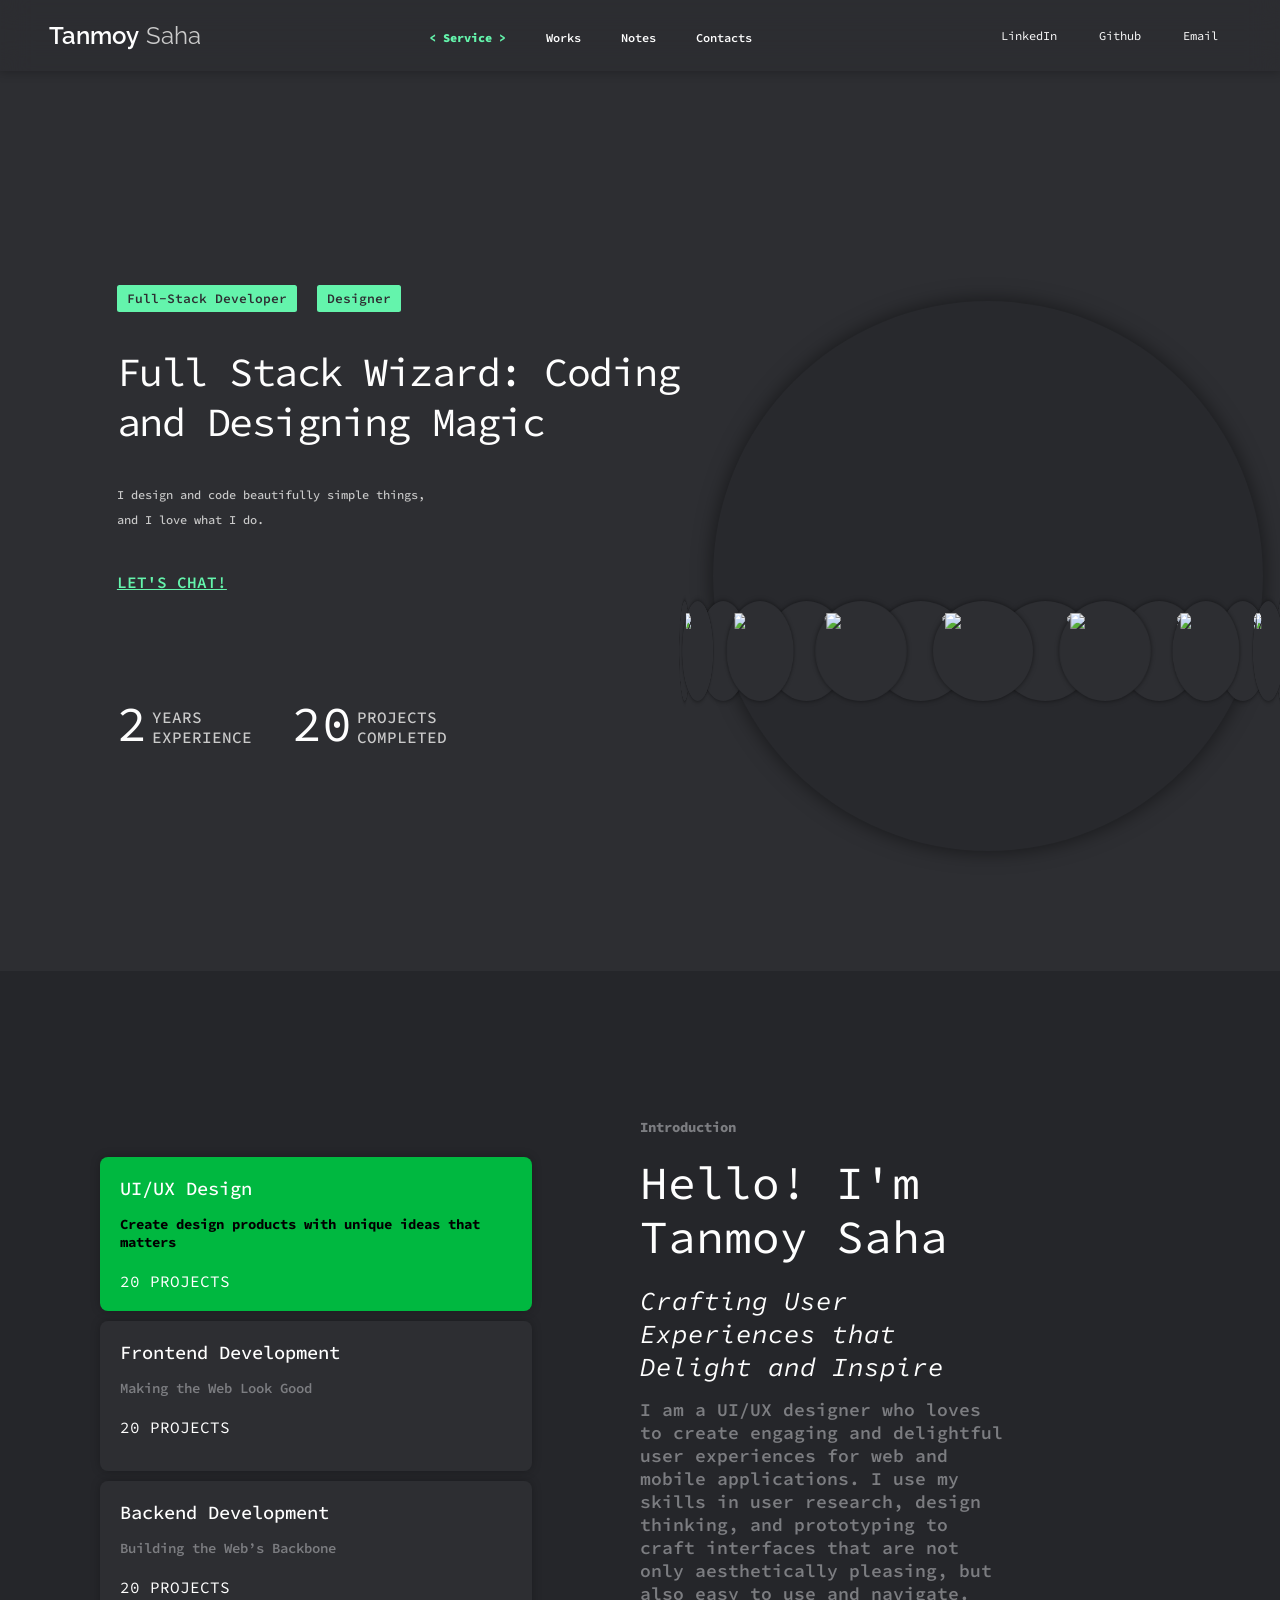
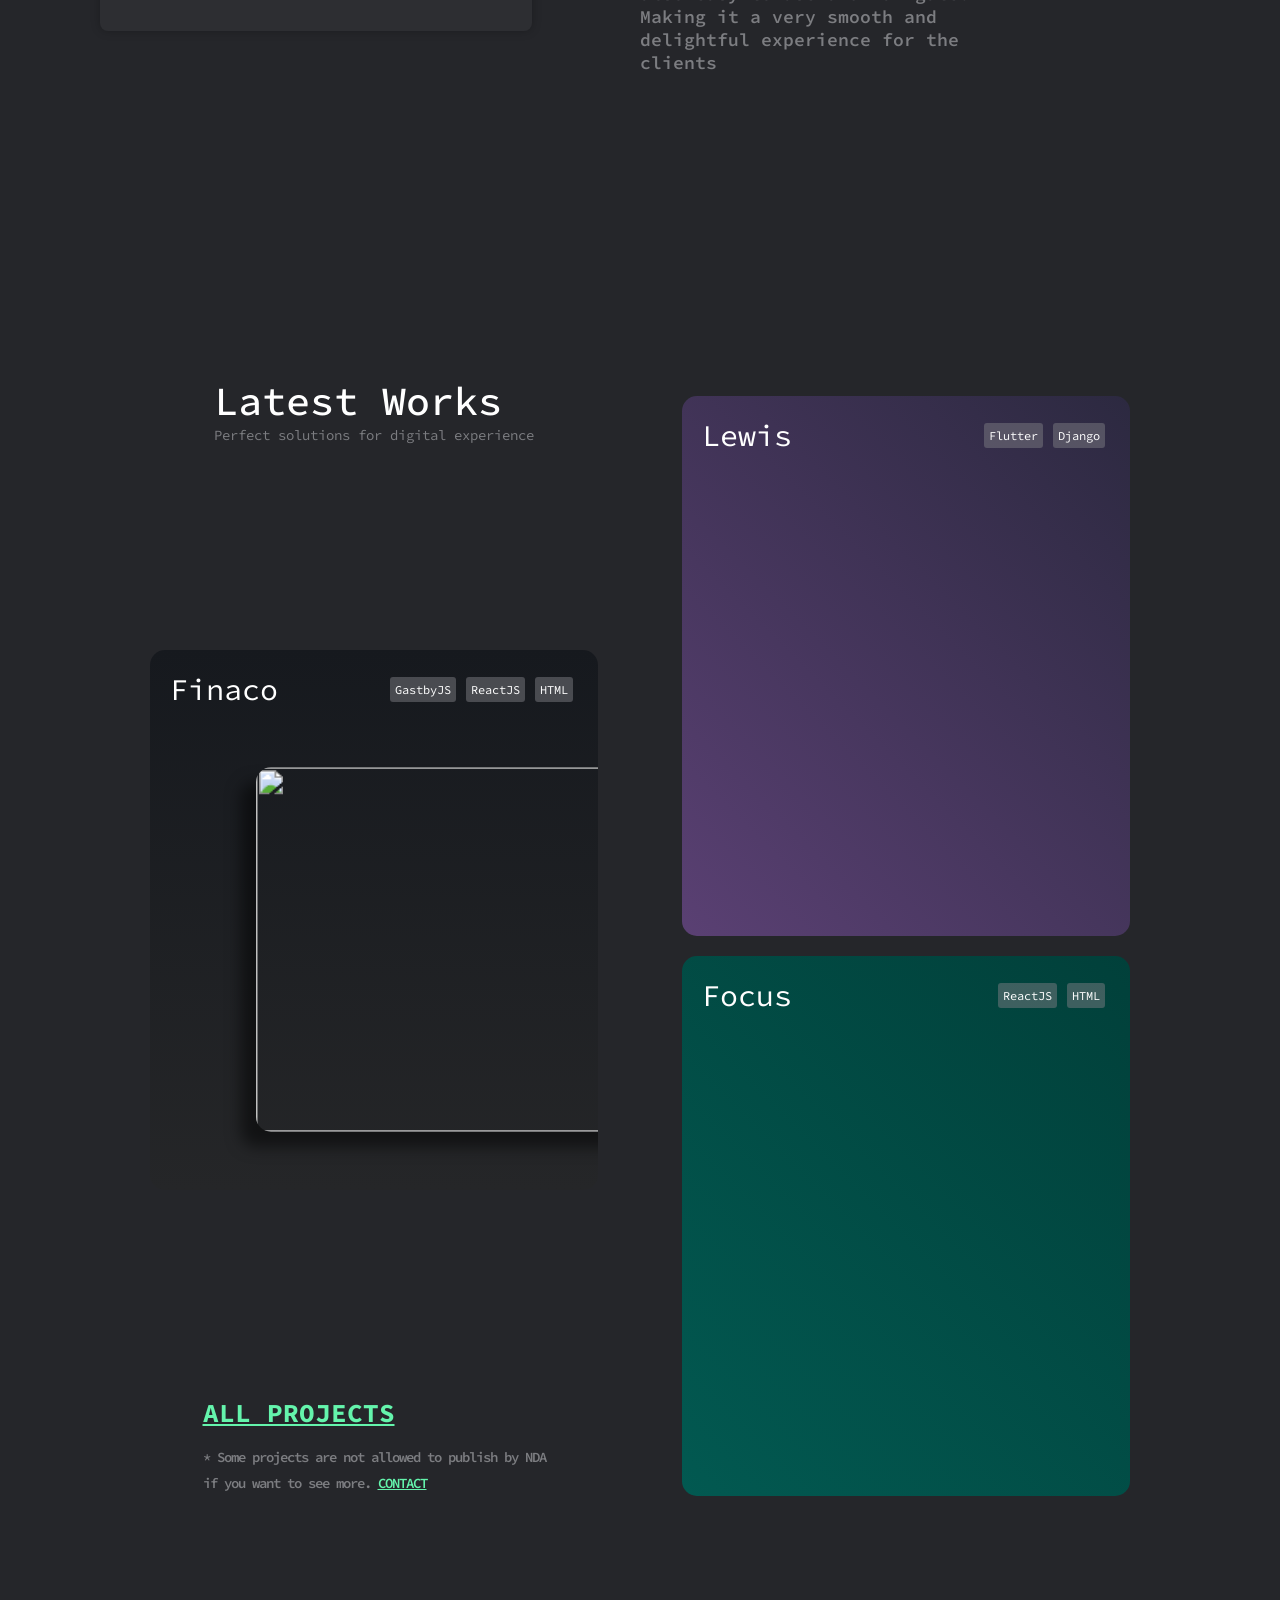
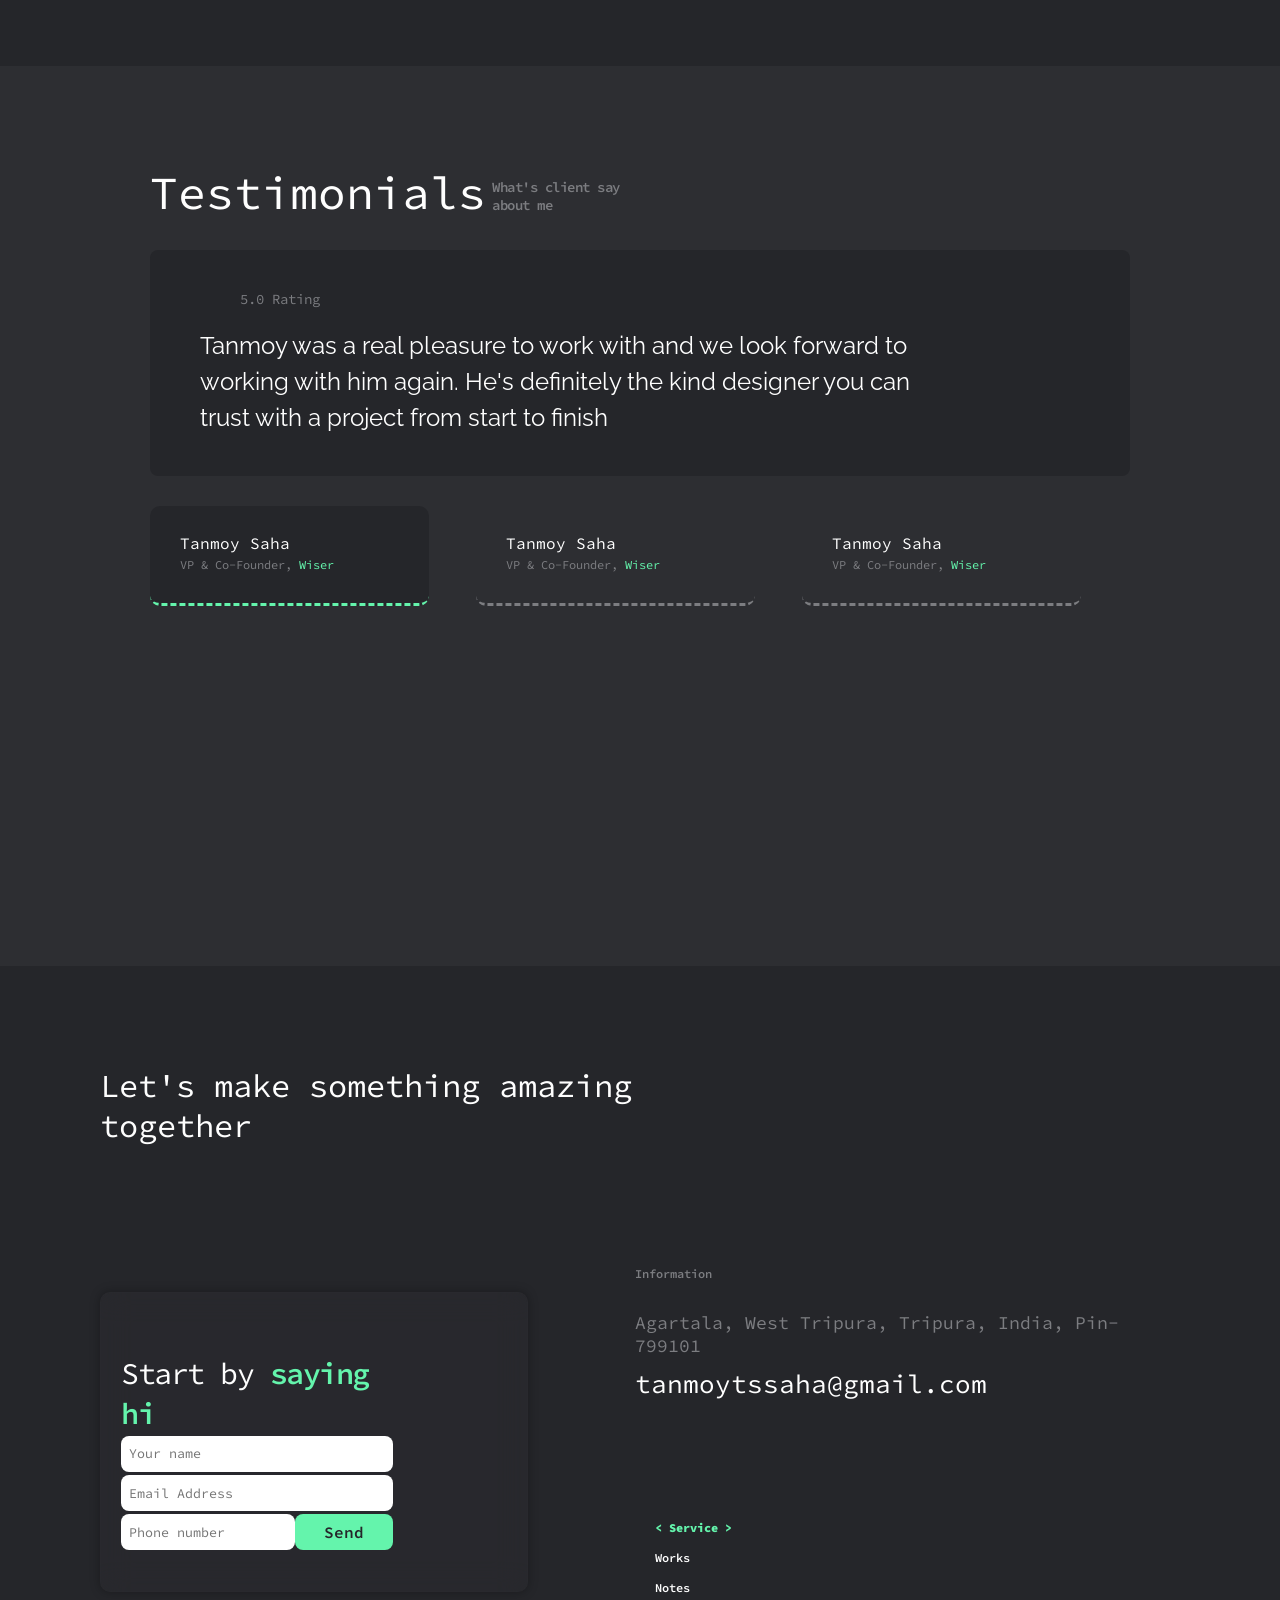
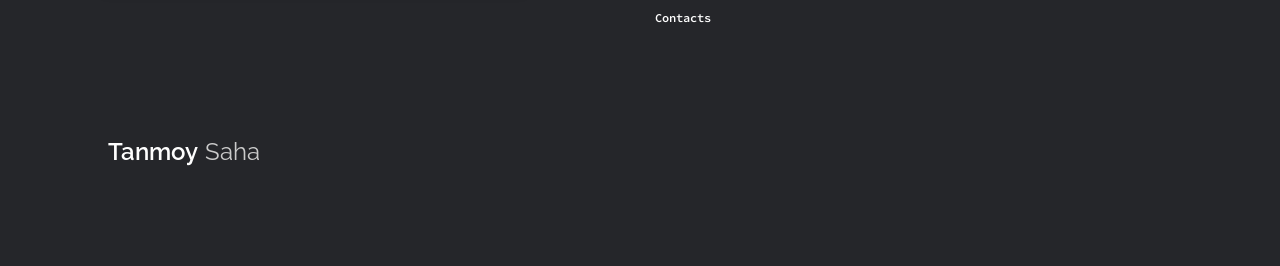
==== index.html @ a5e5b114 "Add files via upload" ====
<!DOCTYPE html>
<html lang="en">

<head>
    <meta charset="UTF-8">
    <meta http-equiv="X-UA-Compatible" content="IE=edge">
    <meta name="viewport" content="width=device-width, initial-scale=1.0">
    <title>Tanmoy Saha</title>
    <script src="https://kit.fontawesome.com/e674bba739.js" crossorigin="anonymous"></script>
    <link rel="stylesheet" href="style.css">

</head>

<body>
    <section id="header">
        <div class="navbar-title">
            <h3 class="title-first-name">
                Tanmoy
            </h3>
            <h3 class="title-last-name">
                Saha
            </h3>
        </div>
        <div>
            <ul class="navbar-menu">
                <li><a class="active" href="#">&lt; Service &gt;</a></li>
                <li><a class="" href="#">Works</a></li>
                <li><a class="" href="#">Notes</a></li>
                <li><a class="" href="#">Contacts</a></li>
            </ul>
        </div>
        <div>
            <ul class="social-media">
                <li>
                    <i class="fa-brands fa-linkedin-in"></i>
                    <a href="https://www.linkedin.com/in/tanmoy-saha-7724b5195/" target="_blank">LinkedIn</a>
                </li>
                <li>
                    <i class="fa-brands fa-github"></i>
                    <a href="https://github.com/TanmoyTSSaha" target="_blank">Github</a>
                </li>
                <li>
                    <i class="fa-regular fa-envelope"></i>
                    <a href="mailto:tanmoytssaha@gmail.com">Email</a>
                </li>
            </ul>
        </div>
    </section>
    <section id="content-body">
        <div class="body-part-1">
            <div class="developer-intro">
                <p>Full-Stack Developer</p>
                <p>Designer</p>
            </div>
            <div class="body-title">
                <!-- <h1>Talk is cheap<br>Show me the code</h1> -->
                <h1>Full Stack Wizard: Coding<br>and Designing Magic</h1>
                <p>I design and code beautifully simple things,<br>and I love what I do.</p>
                <a href="#">LET'S CHAT!</a>
            </div>
            <div class="body-tail">
                <h1>2</h1>
                <p>YEARS<br>EXPERIENCE</p>
                <h1>20</h1>
                <p>PROJECTS<br>COMPLETED</p>
            </div>
        </div>
        <div class="body-part-2">
            <div class="hoodie-guy-animation-class">
                <div class="hoodie-guy"></div>
                <div class="circle">
                    <span style="--i:1;"><img src="assets/SVGIcons/flutter.svg" height="75px"></span>
                    <span style="--i:2;"><img src="assets/SVGIcons/python.svg" height="75px"></span>
                    <span style="--i:3;"><img src="assets/SVGIcons/adobe-photoshop.svg" height="75px"></span>
                    <span style="--i:4;"><img src="assets/SVGIcons/django.svg" height="75px"></span>
                    <span style="--i:5;"><img src="assets/SVGIcons/adobe-premiere-pro.svg" height="75px"></span>
                    <span style="--i:6;"><img src="assets/SVGIcons/html-5.svg" height="70px"></span>
                    <span style="--i:7;"><img src="assets/SVGIcons/figma.svg" height="75px"></span>
                    <span style="--i:8;"><img src="assets/SVGIcons/css3.svg" height="70px"></span>
                    <span style="--i:9;"><img src="assets/SVGIcons/javascript.svg" height="75px"></span>
                    <span style="--i:10;"><img src="assets/SVGIcons/adobe-illustrator.svg" height="75px"></span>
                    <span style="--i:11;"><img src="assets/SVGIcons/dart.svg" height="75px"></span>
                    <span style="--i:12;"><img src="assets/SVGIcons/PostgreSQL-Dark.svg" height="75px"></span>
                    <span style="--i:13;"><img src="assets/SVGIcons/MySQL-Dark.svg" height="75px"></span>
                    <span style="--i:14;"><img src="assets/SVGIcons/Firebase-Dark.svg" height="75px"></span>
                    <span style="--i:15;"><img src="assets/SVGIcons/Github-Dark.svg" height="75px"></span>
                </div>
            </div>
            <div class="background-circle"></div>
        </div>
    </section>
    <section id="introduction">
        <div class="cards">
            <div class="design-card active">
                <div>
                    <h3>UI/UX Design</h3>
                    <i class="fa-solid fa-wand-magic-sparkles"></i>
                </div>
                <p>Create design products with unique ideas that matters</p>
                <a href="">20 PROJECTS</a>
            </div>
            <div class="design-card">
                <div>
                    <h3>Frontend Development</h3>
                    <i class="fa-solid fa-code"></i>
                </div>
                <p>Making the Web Look Good</p>
                <a href="">20 PROJECTS</a>
            </div>
            <div class="design-card">
                <div>
                    <h3>Backend Development</h3>
                    <i class="fa-solid fa-terminal"></i>
                </div>
                <p>Building the Web’s Backbone</p>
                <a href="">20 PROJECTS</a>
            </div>
        </div>
        <div class="introduction-text">
            <p>Introduction</p>
            <h2>Hello! I'm Tanmoy Saha</h2>
            <h4>Crafting User Experiences that Delight and Inspire</h4>
            <p>I am a UI/UX designer who loves to create engaging and delightful user experiences for web and mobile
                applications. I use my skills in user research, design thinking, and prototyping to craft interfaces
                that are not only aesthetically pleasing, but also easy to use and navigate. Making it a very smooth and
                delightful experience for the clients</p>
        </div>
        <div class="introduction-text" style="display: none;">
            <p>Introduction</p>
            <h2>Hello! I'm Tanmoy Saha</h2>
            <h4> The Web’s & Mobile’s Magician</h4>
            <p>As a frontend developer, I create stunning and responsive web pages that capture the attention and
                imagination of the users. I use my skills in HTML, CSS, JavaScript, and various frameworks and libraries
                to design and implement user interfaces that are both visually appealing and user-friendly.</p>
        </div>
        <div class="introduction-text" style="display: none;">
            <p>Introduction</p>
            <h2>Hello! I'm Tanmoy Saha</h2>
            <h4>Coding with Efficiency</h4>
            <p>As a backend developer, I create robust and scalable web applications that handle the logic and data
                behind the scenes. I use my skills in Python, Django, SQL, and various APIs and tools to develop and
                deploy backend systems that are secure, reliable, and efficient.</p>
        </div>
    </section>
    <section id="latest-works">
        <div class="left-project">
            <div class="latest-work-title">
                <h3>Latest Works</h3>
                <p>Perfect solutions for digital experience</p>
            </div>

            <div class="project-card project-card-1">
                <div class="title">
                    <h3>Finaco</h3>
                    <div class="tech-stack">
                        <p>GastbyJS</p>
                        <p>ReactJS</p>
                        <p>HTML</p>
                    </div>
                </div>
                <img src="assets/Projects/project-1.png" alt="" class="project-img-2">
            </div>

            <div class="all-projects">
                <a href="">
                    <h3>ALL PROJECTS</h3>
                </a>
                <p>* Some projects are not allowed to publish by NDA<br>if you want to see more. <a href="">CONTACT</a>
                </p>
            </div>
        </div>
        <div class="right-project">
            <div class="project-card project-card-2">
                <div class="title">
                    <h3>Lewis</h3>
                    <div class="tech-stack">
                        <p>Flutter</p>
                        <p>Django</p>
                    </div>
                </div>
                <img src="assets/Projects/project-2.png" alt="" class="project-img-1">
            </div>
            <div class="project-card project-card-3">
                <div class="title">
                    <h3>Focus</h3>
                    <div class="tech-stack">
                        <p>ReactJS</p>
                        <p>HTML</p>
                    </div>
                </div>
                <img src="assets/Projects/project-3.png" alt="" class="project-img-3">
            </div>
        </div>
    </section>
    <section id="testimonial">
        <div class="testimonial-title">
            <h2>Testimonials</h2>
            <p>What's client say about me</p>
        </div>
        <div class="testimonial-card">
            <div class="star-rating">
                <i class="fa-solid fa-star"></i>
                <i class="fa-solid fa-star"></i>
                <i class="fa-solid fa-star"></i>
                <i class="fa-solid fa-star"></i>
                <i class="fa-solid fa-star"></i>
                <p>5.0 Rating</p>
            </div>
            <h4>Tanmoy was a real pleasure to work with and we look forward to working with him again. He's definitely
                the kind designer you can trust with a project from start to finish</h4>
            <i class="fa-solid fa-quote-right"></i>
        </div>
        <div class="testimonial-card" style="display: none;">
            <div class="star-rating">
                <i class="fa-solid fa-star"></i>
                <i class="fa-solid fa-star"></i>
                <i class="fa-solid fa-star"></i>
                <i class="fa-solid fa-star"></i>
                <i class="fa-solid fa-star"></i>
                <p>4.5 Rating</p>
            </div>
            <h4>Working with Tanmoy was a pleasure. Their expertise in both design
                and development allowed them to create a website that exceeded our expectations. We couldn't be happier
                with the end result.</h4>
            <i class="fa-solid fa-quote-right"></i>
        </div>
        <div class="testimonial-card" style="display: none;">
            <div class="star-rating">
                <i class="fa-solid fa-star"></i>
                <i class="fa-solid fa-star"></i>
                <i class="fa-solid fa-star"></i>
                <i class="fa-solid fa-star"></i>
                <i class="fa-solid fa-star"></i>
                <p>4.0 Rating</p>
            </div>
            <h4>I highly recommend Tanmoy for any design or development project.
                They have the skills, experience, and passion to create stunning, functional solutions that will take
                your business to the next level.</h4>
            <i class="fa-solid fa-quote-right"></i>
        </div>
        <div class="client-profile-card">
            <div class="single-profile-card profile-card-active">
                <img src="assets/client-profile.png" alt="">
                <div>
                    <h4>Tanmoy Saha</h4>
                    <p>VP & Co-Founder, <a href="">Wiser</a></p>
                </div>
            </div>
            <div class="single-profile-card">
                <img src="assets/client-profile.png" alt="">
                <div>
                    <h4>Tanmoy Saha</h4>
                    <p>VP & Co-Founder, <a href="">Wiser</a></p>
                </div>
            </div>
            <div class="single-profile-card">
                <img src="assets/client-profile.png" alt="">
                <div>
                    <h4>Tanmoy Saha</h4>
                    <p>VP & Co-Founder, <a href="">Wiser</a></p>
                </div>
            </div>

        </div>
    </section>
    <section id="footer">
        <div class="footer-left">
            <h2>Let's make something amazing together</h2>

            <div class="email-form">
                <h2>Start by <span>saying hi</span></h2>
                <input type="text" name="name" id="" placeholder="Your name">
                <input type="email" name="email" id="" placeholder="Email Address">
                <div>
                    <input type="number" name="phone-number" id="" placeholder="Phone number">
                    <button type="submit">Send</button>
                </div>
            </div>

            <div class="footer-title">
                <h3 class="title-first-name">
                    Tanmoy
                </h3>
                <h3 class="title-last-name">
                    Saha
                </h3>
            </div>
        </div>
        <div class="footer-right">
            <div class="footer-email-intro">
                <p>Information</p>
                <h6>Agartala, West Tripura, Tripura, India, Pin-799101</h6>
                <h3>tanmoytssaha@gmail.com</h3>
            </div>
            <div class="footer-nav-menu">
                <ul class="footer-menu">
                    <li><a class="active" href="#">&lt; Service &gt;</a></li>
                    <li><a class="" href="#">Works</a></li>
                    <li><a class="" href="#">Notes</a></li>
                    <li><a class="" href="#">Contacts</a></li>
                </ul>
            </div>
            <div class="social-icons">
                <a href="https://www.linkedin.com/in/tanmoy-saha-7724b5195/" target="_blank">
                    <i class="fa-brands fa-linkedin-in"></i>
                </a>
                <a href="https://github.com/TanmoyTSSaha" target="_blank">
                    <i class="fa-brands fa-github"></i>
                </a>
                <a href="mailto:tanmoytssaha@gmail.com" target="_blank">
                    <i class="fa-regular fa-envelope"></i>
                </a>
                <a href="https://www.linkedin.com/in/tanmoy-saha-7724b5195/" target="_blank">
                    <i class="fa-brands fa-twitter"></i>
                </a>
                <a href="https://www.linkedin.com/in/tanmoy-saha-7724b5195/" target="_blank">
                    <i class="fa-brands fa-instagram"></i>
                </a>
                <a href="https://www.linkedin.com/in/tanmoy-saha-7724b5195/" target="_blank">
                    <i class="fa-brands fa-facebook"></i>
                </a>
            </div>
        </div>
    </section>
    <script src="script.js"></script>
</body>

</html>
---- style.css ----
@import url("https://fonts.googleapis.com/css2?family=Raleway:wght@100;200;300;400;500;600;700;800;900&family=Source+Code+Pro:wght@200;300;400;500;600;700;800;900&display=swap");
/* ---------- GLOBAL STYLING ---------- */
* {
  margin: 0;
  padding: 0;
  box-sizing: border-box;
  font-family: "Raleway", sans-serif;
  font-family: "Source Code Pro", monospace;
}

html {
  scroll-behavior: smooth;
}

h1 {
  font-size: 50px;
  font-weight: 400;
  line-height: 64px;
  color: #fefefe;
}

h2 {
  font-size: 46px;
  line-height: 54px;
  font-weight: 400;
  color: #fefefe;
}

h4 {
  font-size: 20px;
  font-weight: 400;
  color: #fefefe;
}

h6 {
  font-weight: 700;
  font-size: 12px;
  color: #fefefe;
}

p {
  font-size: 16px;
  font-weight: 400;
  color: #fefefe;
  margin: 15px 0 20px 0;
}

.section-p1 {
  padding: 40px 80px;
}

.section-m1 {
  margin: 40px 0;
}

button.normal {
  font-size: 14px;
  font-weight: 600;
  padding: 15px 30px;
  color: black;
  background-color: white;
  border-radius: 4px;
  cursor: pointer;
  border: none;
  outline: none;
  transition: 0.5s ease;
}

button.normal:hover {
  font-size: 14px;
  font-weight: 600;
  padding: 15px 30px;
  color: #fff;
  background-color: #088178;
}

body {
  width: 100%;
  background-color: #2d2e32;
}

body::selection {
  color: #000000;
  background: #64f4ac;
}

::-webkit-scrollbar{
  width: 10px;
}

::-webkit-scrollbar-track{
  background: transparent;
}

::-webkit-scrollbar-thumb{
  background: #CACACA;
  transition: 0.3s ease;
  border-radius: 15px;
}

::-webkit-scrollbar-thumb:hover{
  background: #FEFEFE;
}



/* ---------- SECTION HEADER ---------- */
#header {
  padding: 20px 40px;
  display: flex;
  justify-content: space-between;
  align-items: center;
  background-color: #2d2e3273;
  border: 1px solid #2d2e3240;
  box-shadow: 0 0 10px 1px #00000040;
  backdrop-filter: blur(15px);
  color: #fefefe;
  position: sticky;
  z-index: 1;
  top: 0;
  left: 0;
  margin: 0;
}

/* #content-body {
  display: flex;
  justify-content: space-around;
  align-items: center;
} */

.navbar-title {
  display: flex;
  align-items: center;
}

.title-first-name {
  padding: 0 7.5px;
  font-weight: 600;
  color: #fefefe;
  font-family: "Raleway", sans-serif;
  font-size: 24px;
}

.title-last-name {
  font-size: 24px;
  font-weight: 400;
  color: #cacaca;
  font-family: "Raleway", sans-serif;
}

.navbar-menu {
  display: flex;
  justify-content: center;
  align-items: center;
}

.navbar-menu li {
  list-style: none;
  padding: 0 20px;
  position: relative;
}

.navbar-menu .active {
  color: #64f4ac;
  font-weight: 900;
}

.navbar-menu li a {
  color: #fefefe;
  text-decoration: none;
  font-size: 12px;
  font-weight: 600;
  transition: 0.3s ease;
}

.navbar-menu li a:hover {
  color: #64f4ac;
  font-weight: 900;
}

.social-media {
  display: flex;
  align-items: center;
}

.social-media li {
  display: flex;
  padding: 0 16px;
  align-items: center;
  list-style: none;
}

.social-media li i {
  font-size: 14px;
  transition: 0.3s ease;
}
.social-media li a {
  color: #fefefe;
  text-decoration: none;
  padding: 0 5px;
  font-size: 12px;
  transition: 0.3s ease;
}

.social-media li:nth-child(1):hover i {
  color: #0077b5;
}

.social-media li:nth-child(3):hover i {
  color: #ea4335;
}

.social-media li:hover a {
  font-weight: 800;
}

/* ---------- SECTION BODY CONTENT ---------- */
#content-body {
  display: flex;
  background-color: #2d2e32;
  align-items: flex-start;
  height: 90vh;
  align-content: center;
  align-items: center;
  justify-content: space-around;
  padding: 100px 0 0 100px;
  margin-bottom: 10vh;
  max-height: 100vh;
}

.developer-intro {
  display: flex;
  align-items: center;
}

.developer-intro p {
  padding: 5px 10px;
  margin: 0 20px 0 0;
  background-color: #64f4ac;
  color: #2d2e32;
  font-size: 13px;
  font-weight: 600;
  border-radius: 2.5px;
  align-items: center;
  text-align: center;
  transition: 0.3s ease;
  cursor: pointer;
}

.developer-intro p:hover {
  font-weight: 900;
}

.body-title h1 {
  font-size: 40px;
  line-height: 50px;
  letter-spacing: -1.5px;
  padding: 35px 0 0 0;
}

.body-title p {
  font-size: 12px;
  padding: 20px 0;
  color: #cacaca;
  font-weight: 500;
  line-height: 25px;
}

.body-title a {
  font-size: 16px;
  color: #64f4ac;
  font-weight: 600;
  padding: 20px 0;
  margin: 20px 0;
}

.body-tail {
  display: flex;
  align-items: start;
  padding: 100px 0 0 0;
}

.body-tail p {
  color: #cacaca;
  font-size: 16px;
  font-weight: 500;
  padding: 0 40px 0 5px;
}

.body-part-2 {
  position: relative;
}

.background-circle {
  background: #28292d;
  border-radius: 50%;
  width: 550px;
  height: 550px;
  z-index: 9;
  box-shadow: 0 0 20px #00000080;
}

.hoodie-guy {
  position: absolute;
  background: url(assets/Hoodie-guy.png);
  top: 100px;
  height: 550px;
  width: 550px;
  background-size: cover;
}

.circle {
  position: relative;
  top: 400px;
  left: 220px;
  width: 100px;
  height: 100px;
  transform-style: preserve-3d;
  animation: animateCircle 40s linear infinite;
}

@keyframes animateCircle {
  0% {
    transform: perspective(1000px) rotateY(0deg) rotateX(15deg)
      translateY(-30px);
  }
  100% {
    transform: perspective(1000px) rotateY(360deg) rotateX(15deg)
      translateY(-30px);
  }
}

.circle span {
  position: absolute;
  top: 0;
  left: 0;
  width: 100%;
  height: 100%;
  background-color: #2d2e32;
  box-shadow: 0px 0px 5px #00000080;
  border-radius: 50%;
  transform-origin: center;
  transform-style: preserve-3d;
  transform: rotateY(calc(var(--i) * calc(360deg / 15))) translateZ(300px);
}

.circle span img {
  position: relative;
  top: 12px;
  left: 12px;
  object-fit: cover;
}

/* ----------INTRODUCTION---------- */
#introduction {
  display: flex;
  justify-content: space-between;
  padding: 100px;
  background-color: #25262a;
  min-height: 95vh;
  align-items: center;
}

.cards {
  min-width: 50%;
  display: flex;
  flex-direction: column;
}

.design-card {
  max-width: 80%;
  min-height: 150px;
  background-color: #2d2e32;
  padding: 20px;
  margin-bottom: 10px;
  border-radius: 8px;
  box-shadow: 0 0 10px #00000040;
  transition: 0.5s ease;
}

.design-card:hover {
  box-shadow: 0 0 15px #00000080;
  cursor: pointer;
}

.design-card.active {
  background-color: #00b840;
}

.design-card.active p {
  color: #000000;
  font-weight: 700;
}

.design-card div {
  display: flex;
  flex-direction: row;
  justify-content: space-between;
  color: #fff;
  transition: 0.3s ease;
}

.design-card:hover div {
  color: #64f4ac;
}

.design-card div h3 {
  font-weight: 500;
}

.design-card:hover div h3 {
  font-weight: 600;
}

.design-card p {
  font-size: 14px;
  font-weight: 600;
  color: #7c7d81;
}

.design-card a {
  color: #fff;
  text-decoration: none;
  transition: 0.3s ease;
}

.design-card:hover a {
  color: #fff;
  text-decoration: underline;
  text-underline-offset: 5px;
}

.introduction-text {
  display: block;
  min-width: 50%;
  padding-right: 175px;
}

.introduction-text p:nth-child(1) {
  font-size: 14px;
  color: #7c7d81;
  font-weight: 800;
}

.introduction-text h2 {
  margin: 20px 0;
}

.introduction-text h4 {
  font-size: 26px;
  font-style: italic;
}

.introduction-text p {
  font-size: 18px;
  color: #7c7d81;
  font-weight: 600;
}

/* ----------LATEST WORKS---------- */
#latest-works {
  min-height: 150vh;
  background-color: #25262a;
  padding: 150px;
  display: flex;
  flex-direction: row;
  justify-content: space-between;
}

.left-project {
  justify-content: space-between;
  display: flex;
  flex-direction: column;
  align-items: center;
}

.latest-work-title h3 {
  font-size: 40px;
  color: #fff;
  font-weight: 500;
  margin: 0;
}

.latest-work-title p {
  font-size: 14px;
  color: #7c7d81;
  font-weight: 400;
  margin: 0;
}

.project-card {
  min-width: 35vw;
  min-height: 60vh;
  max-height: 80vh;
  background-color: #2d3037;
  padding: 20px;
  border-radius: 15px;
  margin: 20px 0;
  overflow: hidden;
}

.project-card-1 {
  background: linear-gradient(180deg, #16191e, #252628);
}

.project-card-2 {
  background: linear-gradient(225deg, #2c2940, #5a4073);
}

.project-card-3 {
  background: linear-gradient(225deg, #01403A, #025951);
}

.project-card .title {
  display: flex;
  flex-direction: row;
  justify-content: space-between;
  align-items: center;
  margin-bottom: 20px;
}

.project-card .title h3 {
  font-size: 30px;
  color: #fff;
  font-weight: 400;
}

.project-card .title .tech-stack {
  display: flex;
  flex-direction: row;
  align-items: center;
}

.project-card .title .tech-stack p {
  font-size: 12px;
  background-color: #7c7d8180;
  color: #fff;
  margin: 0 5px;
  padding: 5px;
  border-radius: 3px;
  max-height: 25px;
}

.project-card img {
  position: relative;
}

.project-img-1 {
  height: 50vh;
  top: 75px;
  left: 15px;
  object-fit: cover;
  transform: scale(1.4) rotate(-5deg);
  transition: 0.3s ease-in-out;
}

.project-card:hover .project-img-1{
  transform: scale(1.6) rotate(-5deg);
}

.project-img-2 {
  width: 20vw;
  height: 27vh;
  object-fit: cover;
  object-position: top;
  top: 100px;
  left: 150px;
  transform: scale(1.5);
  border-radius: 10px;
  box-shadow: -10px 10px 10px #00000080;
  transition: 0.5s ease;
}

.project-card:hover .project-img-2 {
  box-shadow: -20px 20px 20px #00000080;
}

.project-img-3 {
  width: 30vw;
  top: 50px;
  left: 75px;
  border-radius: 10px;
  box-shadow: -5px -5px 10px #00000040;
  transition: 0.5s ease;
}

.project-card:hover .project-img-3 {
  box-shadow: -20px -20px 20px #00000040;
}

.all-projects a {
  color: #64f4ac;
}

.all-projects a h3 {
  font-size: 26px;
}

.all-projects p {
  font-size: 14px;
  color: #7c7d81;
  font-weight: 600;
  letter-spacing: -1px;
  line-height: 26px;
}

/* ----------TESTIMONIAL---------- */
#testimonial {
  height: 100vh;
  width: 100%;
  padding: 100px 150px;
}

.testimonial-title {
  display: flex;
  flex-direction: row;
  max-width: 50%;
  justify-content: space-between;
  align-items: end;
}

.testimonial-title h4 {
  margin: 0;
  padding: 0;
}

.testimonial-title p {
  color: #7c7d81;
  font-size: 14px;
  align-self: end;
  letter-spacing: -0.5px;
  font-weight: 600;
  margin: 6px;
}

.testimonial-card {
  max-height: 300px;
  width: 100%;
  background-color: #25262a;
  padding: 40px 50px;
  border-radius: 8px;
  margin: 30px 0;
  display: block;
}

.star-rating {
  display: flex;
  flex-direction: row;
  color: #64f4ac;
  align-items: center;
  margin: 0 0 20px 0;
  padding: 0;
}

.star-rating i {
  margin: 0 3px;
}

.star-rating p {
  margin: 0 10px;
  padding: 0;
  font-size: 14px;
  color: #7c7d81;
}

.testimonial-card h4 {
  font-family: "Raleway", sans-serif;
  font-size: 24px;
  line-height: 36px;
  max-width: 85%;
}

.testimonial-card i:last-child {
  position: relative;
  top: -100px;
  left: 1000px;
  color: #FFFFFF40;
  font-size: 60px;
  margin: 0;
  padding: 0;
}

.client-profile-card {
  display: flex;
  flex-direction: row;
  justify-content: space-between;
  margin: 20px 0;
  cursor: pointer;
  width: 95%;
}

.single-profile-card {
  display: flex;
  flex-direction: row;
  height: 100px;
  width: 30%;
  border-bottom: 3px dashed #7c7d81;
  align-items: center;
  padding: 10px;
  border-radius: 10px;
}

.single-profile-card.profile-card-active {
  background-color: #25262a;
  border-bottom: 3px dashed #64f4ac;
}

.single-profile-card img {
  max-height: 50px;
  max-width: 50px;
  border-radius: 50%;
  margin-right: 20px;
}

.single-profile-card div h4 {
  font-size: 16px;
  margin: 0;
  padding: 0;
}

.single-profile-card div p {
  margin: 4px 0;
  padding: 0;
  font-size: 12px;
  color: #7c7d81;
}

.single-profile-card div p a {
  color: #64f4ac;
  text-decoration: none;
}

.single-profile-card div p a:hover{
  text-decoration: underline;
}

/* ----------FOOTER---------- */
#footer {
  display: flex;
  flex-direction: row;
  padding: 100px;
  background-color: #25262a;
  height: 100vh;
}

.footer-left {
  width: 50%;
  display: flex;
  flex-direction: column;
  justify-content: space-between;
}

.footer-left h2 {
  font-size: 32px;
  line-height: 40px;
}

.footer-left h2 a {
  color: #64f4ac;
  text-underline-offset: 8px;
}

.email-form {
  display: flex;
  flex-direction: column;
  height: 300px;
  width: 80%;
  justify-content: space-between;
  border-radius: 10px;
  padding: 60px 25% 40px 20px;
  border: 1px solid #2d2e3240;
  background-color: #2d2e3273;
  box-shadow: 0 0 10px 1px #00000040;
  backdrop-filter: blur(15px);
  background-image: url(assets/email-background.png);
  background-size: cover;
}

.email-form h2 {
  font-size: 30px;
  letter-spacing: -1.5px;
}

.email-form h2 span {
  font-weight: 600;
  color: #64f4ac;
}

.email-form input {
  height: 36px;
  margin: 0;
  border-radius: 8px;
  border: none;
  padding: 4px 8px;
}

.email-form div {
  display: flex;
  flex-direction: row;
  align-items: center;
  justify-content: space-between;
}

.email-form div input {
  width: 65%;
}

.email-form div button {
  height: 36px;
  width: 100px;
  margin: 0;
  border-radius: 8px;
  border: none;
  background-color: #64f4ac;
  cursor: pointer;
  color: #25262a;
  font-size: 16px;
  font-weight: 600;
  transition: 0.3s ease;
}

.email-form div button:hover {
  background-color: #45A877;
}

.footer-title {
  display: flex;
  flex-direction: row;
}

.footer-right {
  display: flex;
  flex-direction: column;
  justify-content: space-between;
  padding: 185px 0 15px 0;
}

.footer-email-intro {
  display: flex;
  flex-direction: column;
}

.footer-email-intro p {
  font-size: 12px;
  color: #7c7d81;
  font-weight: 600;
}

.footer-email-intro h6 {
  font-size: 18px;
  font-weight: 400;
  color: #7C7D81;
  margin-top: 10px;
}

.footer-email-intro h3 {
  font-size: 26px;
  color: #FFF;
  font-weight: 400;
  margin: 10px 0;
}

.footer-menu {
  display: flex;
  flex-direction: column;
  align-items: start;
}

.footer-menu li {
  list-style: none;
  padding: 0 20px;
  position: relative;
  margin: 5px 0;
}

.footer-menu .active {
  color: #64f4ac;
  font-weight: 900;
}

.footer-menu li a {
  color: #fefefe;
  text-decoration: none;
  font-size: 12px;
  font-weight: 600;
  transition: 0.3s ease;
}

.footer-menu li a:hover {
  color: #64f4ac;
  font-weight: 900;
}

.social-icons a {
  text-decoration: none;
}

.social-icons a i {
  color: #FFF;
  margin: 0 5px;
  transition: 0.3s ease;
  cursor: pointer;
}

.social-icons a:nth-child(1) i:hover {
  color: #0072b1;
}

.social-icons a:nth-child(3) i:hover {
  color: #ea4335;
}

.social-icons a:nth-child(4) i:hover {
  color: #00acee;
}

.social-icons a:nth-child(5) i:hover {
  color: transparent;
  background: -webkit-radial-gradient(30% 107%, circle, #fdf497 0%, #fdf497 5%, #fd5949 45%, #d6249f 60%, #285AEB 90%);
  background: -o-radial-gradient(30% 107%, circle, #fdf497 0%, #fdf497 5%, #fd5949 45%, #d6249f 60%, #285AEB 90%);
  background: radial-gradient(circle at 30% 107%, #fdf497 0%, #fdf497 5%, #fd5949 45%, #d6249f 60%, #285AEB 90%);
  background: -webkit-radial-gradient(circle at 30% 107%, #fdf497 0%, #fdf497 5%, #fd5949 45%, #d6249f 60%, #285AEB 90%);
  background-clip: text;
  -webkit-background-clip: text;
}

.social-icons a:nth-child(6) i:hover {
  color: #3b5998;
}
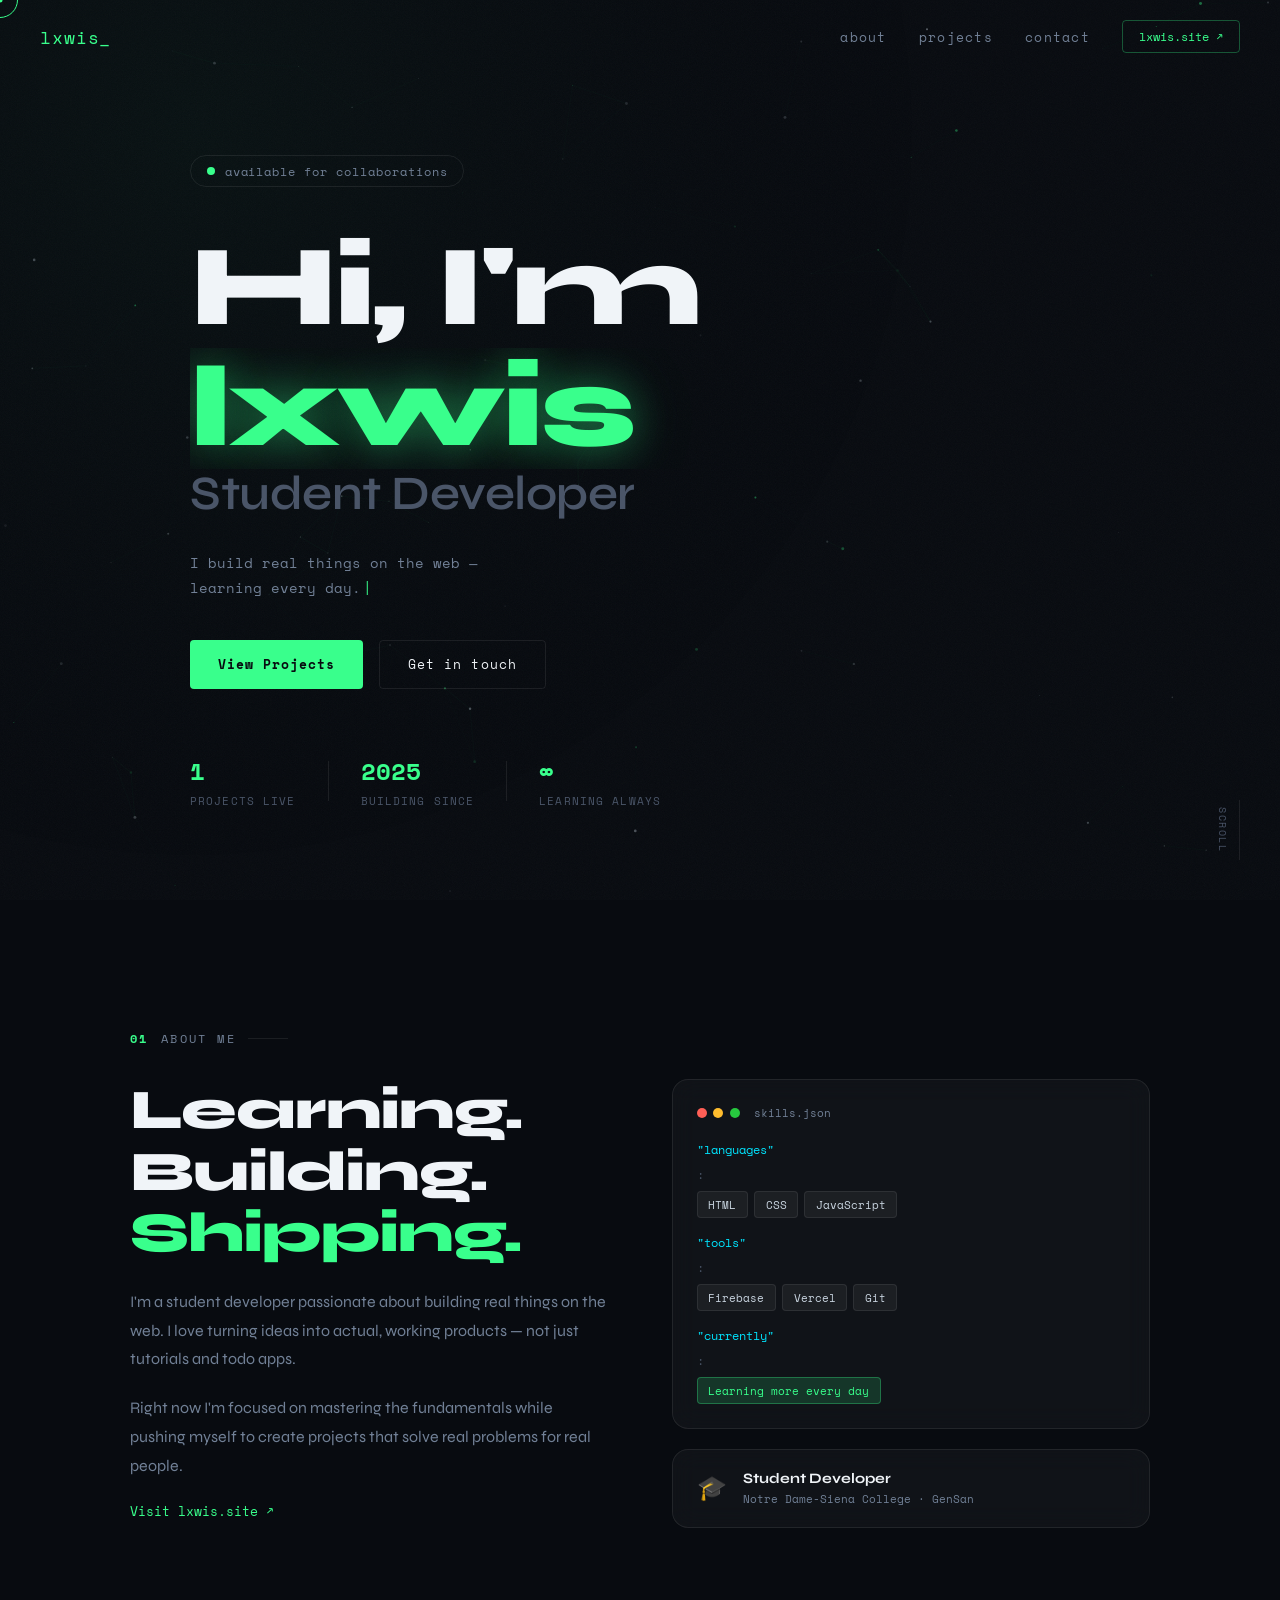
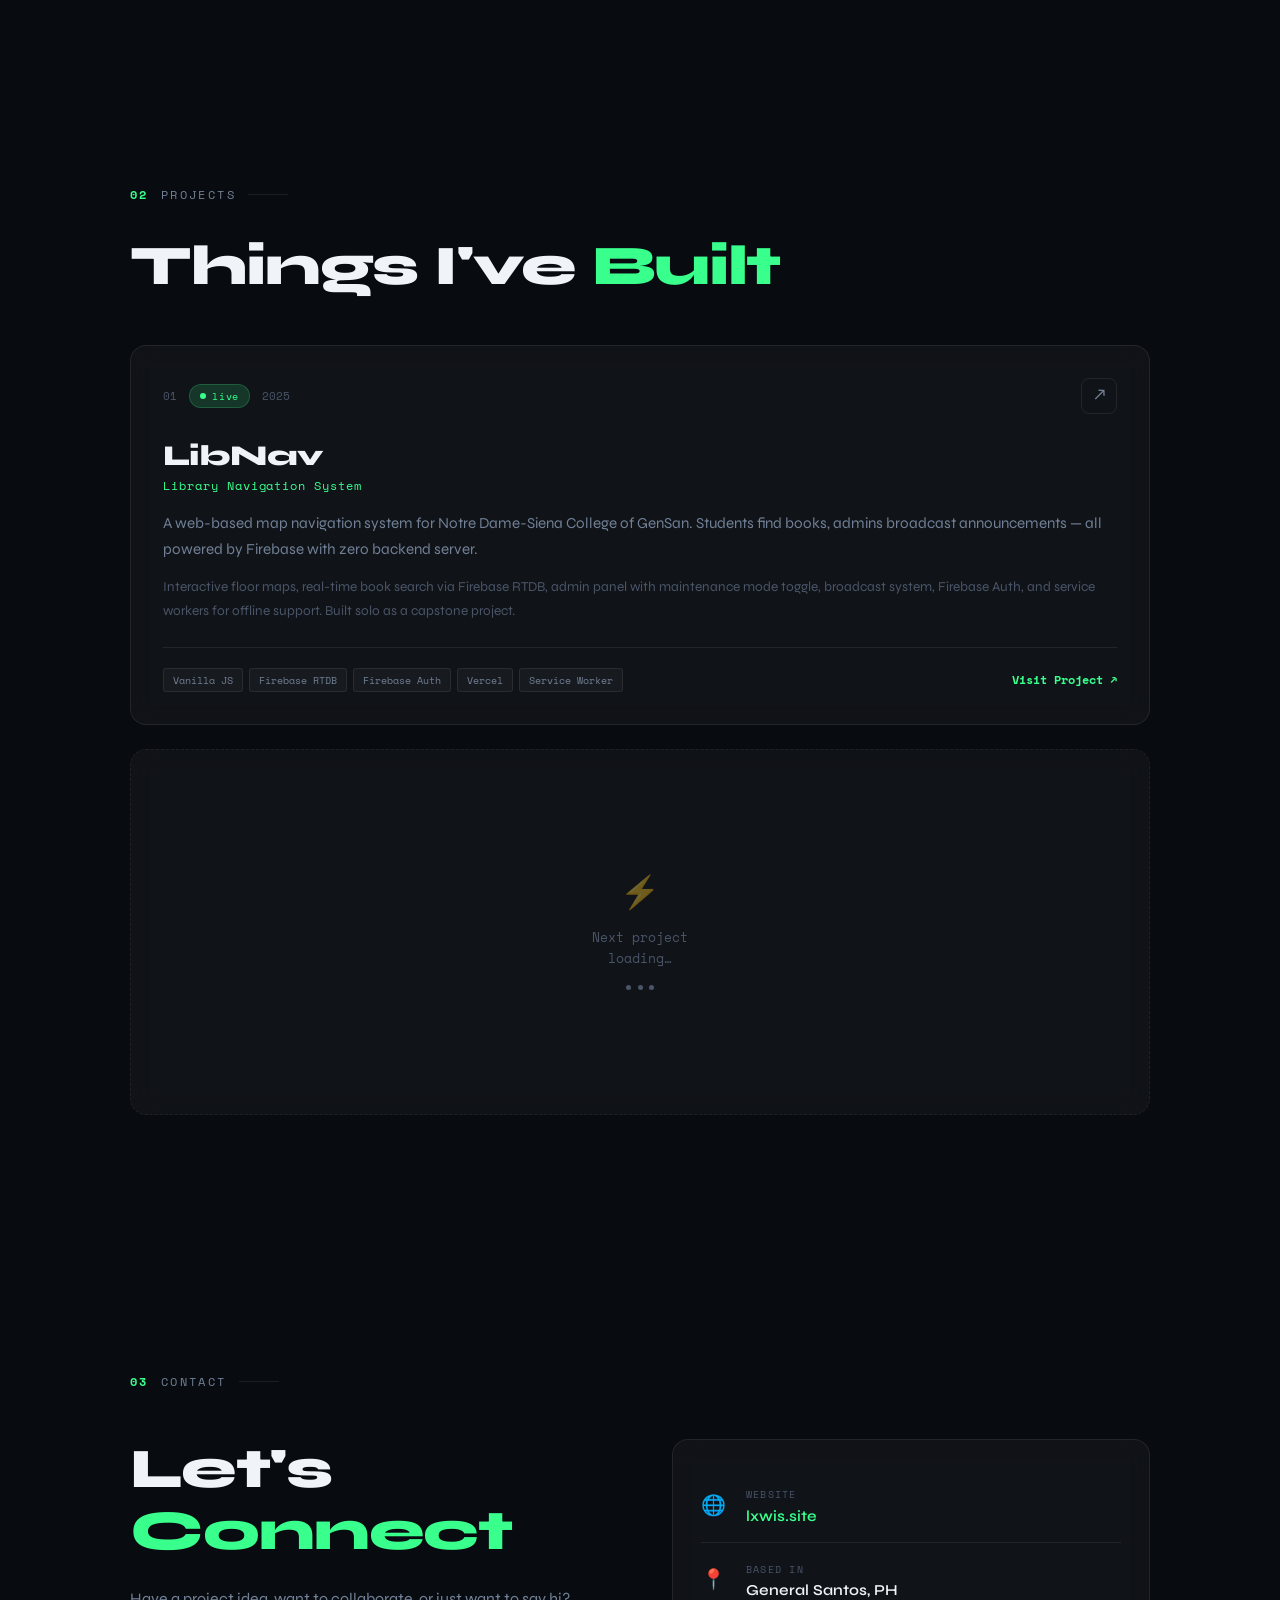
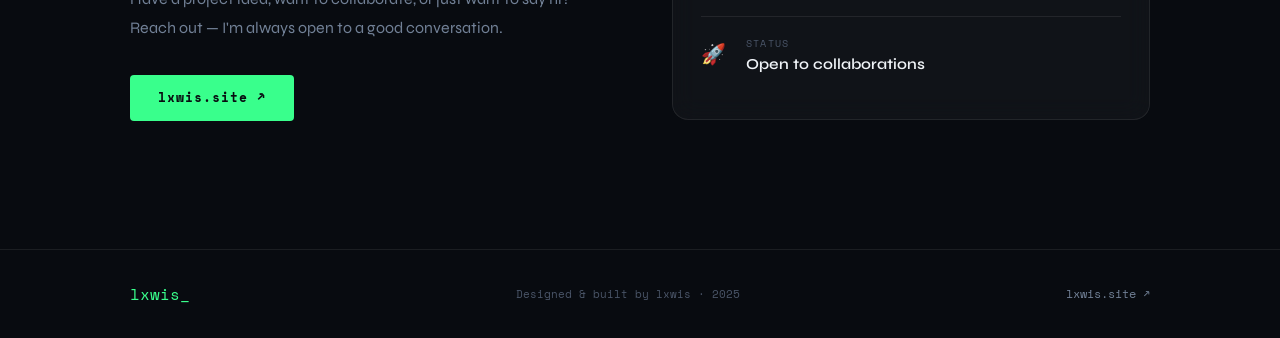
==== commit 20033c4b: "Add files via upload" ====
--- a/index.html
+++ b/index.html
@@ -1,328 +1,284 @@
 <!DOCTYPE html>
 <html lang="en">
-
 <head>
-    <meta charset="UTF-8">
-    <meta http-equiv="X-UA-Compatible" content="IE=edge">
-    <meta name="viewport" content="width=device-width, initial-scale=1.0">
-    <title>Tanmoy Saha</title>
-    <script src="https://kit.fontawesome.com/e674bba739.js" crossorigin="anonymous"></script>
-    <link rel="stylesheet" href="style.css">
-
+  <meta charset="UTF-8" />
+  <meta name="viewport" content="width=device-width, initial-scale=1.0" />
+  <title>lxwis — Student Developer</title>
+  <meta name="description" content="lxwis — Student Developer building real things on the web." />
+  <link rel="preconnect" href="https://fonts.googleapis.com" />
+  <link rel="preconnect" href="https://fonts.gstatic.com" crossorigin />
+  <link href="https://fonts.googleapis.com/css2?family=Space+Mono:ital,wght@0,400;0,700;1,400&family=Syne:wght@400;600;700;800&display=swap" rel="stylesheet" />
+  <link rel="stylesheet" href="style.css" />
 </head>
-
 <body>
-    <section id="header">
-        <div class="navbar-title">
-            <h3 class="title-first-name">
-                Tanmoy
-            </h3>
-            <h3 class="title-last-name">
-                Saha
-            </h3>
-        </div>
-        <div>
-            <ul class="navbar-menu">
-                <li><a class="active" href="#">&lt; Service &gt;</a></li>
-                <li><a class="" href="#">Works</a></li>
-                <li><a class="" href="#">Notes</a></li>
-                <li><a class="" href="#">Contacts</a></li>
-            </ul>
-        </div>
-        <div>
-            <ul class="social-media">
-                <li>
-                    <i class="fa-brands fa-linkedin-in"></i>
-                    <a href="https://www.linkedin.com/in/tanmoy-saha-7724b5195/" target="_blank">LinkedIn</a>
-                </li>
-                <li>
-                    <i class="fa-brands fa-github"></i>
-                    <a href="https://github.com/TanmoyTSSaha" target="_blank">Github</a>
-                </li>
-                <li>
-                    <i class="fa-regular fa-envelope"></i>
-                    <a href="mailto:tanmoytssaha@gmail.com">Email</a>
-                </li>
-            </ul>
-        </div>
-    </section>
-    <section id="content-body">
-        <div class="body-part-1">
-            <div class="developer-intro">
-                <p>Full-Stack Developer</p>
-                <p>Designer</p>
-            </div>
-            <div class="body-title">
-                <!-- <h1>Talk is cheap<br>Show me the code</h1> -->
-                <h1>Full Stack Wizard: Coding<br>and Designing Magic</h1>
-                <p>I design and code beautifully simple things,<br>and I love what I do.</p>
-                <a href="#">LET'S CHAT!</a>
-            </div>
-            <div class="body-tail">
-                <h1>2</h1>
-                <p>YEARS<br>EXPERIENCE</p>
-                <h1>20</h1>
-                <p>PROJECTS<br>COMPLETED</p>
-            </div>
-        </div>
-        <div class="body-part-2">
-            <div class="hoodie-guy-animation-class">
-                <div class="hoodie-guy"></div>
-                <div class="circle">
-                    <span style="--i:1;"><img src="assets/SVGIcons/flutter.svg" height="75px"></span>
-                    <span style="--i:2;"><img src="assets/SVGIcons/python.svg" height="75px"></span>
-                    <span style="--i:3;"><img src="assets/SVGIcons/adobe-photoshop.svg" height="75px"></span>
-                    <span style="--i:4;"><img src="assets/SVGIcons/django.svg" height="75px"></span>
-                    <span style="--i:5;"><img src="assets/SVGIcons/adobe-premiere-pro.svg" height="75px"></span>
-                    <span style="--i:6;"><img src="assets/SVGIcons/html-5.svg" height="70px"></span>
-                    <span style="--i:7;"><img src="assets/SVGIcons/figma.svg" height="75px"></span>
-                    <span style="--i:8;"><img src="assets/SVGIcons/css3.svg" height="70px"></span>
-                    <span style="--i:9;"><img src="assets/SVGIcons/javascript.svg" height="75px"></span>
-                    <span style="--i:10;"><img src="assets/SVGIcons/adobe-illustrator.svg" height="75px"></span>
-                    <span style="--i:11;"><img src="assets/SVGIcons/dart.svg" height="75px"></span>
-                    <span style="--i:12;"><img src="assets/SVGIcons/PostgreSQL-Dark.svg" height="75px"></span>
-                    <span style="--i:13;"><img src="assets/SVGIcons/MySQL-Dark.svg" height="75px"></span>
-                    <span style="--i:14;"><img src="assets/SVGIcons/Firebase-Dark.svg" height="75px"></span>
-                    <span style="--i:15;"><img src="assets/SVGIcons/Github-Dark.svg" height="75px"></span>
+
+  <!-- Custom cursor -->
+  <div class="cursor" id="cursor"></div>
+  <div class="cursor-dot" id="cursorDot"></div>
+
+  <!-- Canvas background -->
+  <canvas id="bg-canvas"></canvas>
+
+  <!-- Noise overlay -->
+  <div class="noise"></div>
+
+  <!-- ── NAV ── -->
+  <nav id="nav">
+    <a href="#" class="nav-logo">lxwis<span class="blink">_</span></a>
+    <ul class="nav-links">
+      <li><a href="#about" data-text="about">about</a></li>
+      <li><a href="#projects" data-text="projects">projects</a></li>
+      <li><a href="#contact" data-text="contact">contact</a></li>
+    </ul>
+    <a href="https://lxwis.site" target="_blank" class="nav-cta">lxwis.site ↗</a>
+    <button class="nav-toggle" id="navToggle" aria-label="Toggle menu">
+      <span></span><span></span><span></span>
+    </button>
+  </nav>
+
+  <!-- Mobile menu -->
+  <div class="mobile-menu" id="mobileMenu">
+    <a href="#about" class="mobile-link">about</a>
+    <a href="#projects" class="mobile-link">projects</a>
+    <a href="#contact" class="mobile-link">contact</a>
+  </div>
+
+  <!-- ── HERO ── -->
+  <section class="hero" id="home">
+    <div class="hero-inner">
+      <div class="hero-tag reveal-up">
+        <span class="dot live"></span>
+        <span>available for collaborations</span>
+      </div>
+
+      <h1 class="hero-title">
+        <span class="line reveal-up delay-1">
+          <span class="word">Hi, I'm</span>
+        </span>
+        <span class="line reveal-up delay-2">
+          <span class="word glow-text">lxwis</span>
+        </span>
+        <span class="line reveal-up delay-3">
+          <span class="word muted">Student Developer</span>
+        </span>
+      </h1>
+
+      <p class="hero-sub reveal-up delay-4">
+        I build real things on the web —<br/>
+        <span class="type-wrap"><span id="typed"></span><span class="type-cursor">|</span></span>
+      </p>
+
+      <div class="hero-actions reveal-up delay-5">
+        <a href="#projects" class="btn-primary">View Projects</a>
+        <a href="#contact" class="btn-ghost">Get in touch</a>
+      </div>
+
+      <div class="hero-stats reveal-up delay-6">
+        <div class="stat">
+          <span class="stat-num" data-count="1">0</span>
+          <span class="stat-label">Projects Live</span>
+        </div>
+        <div class="stat-divider"></div>
+        <div class="stat">
+          <span class="stat-num">2025</span>
+          <span class="stat-label">Building Since</span>
+        </div>
+        <div class="stat-divider"></div>
+        <div class="stat">
+          <span class="stat-num">∞</span>
+          <span class="stat-label">Learning Always</span>
+        </div>
+      </div>
+    </div>
+
+    <div class="hero-scroll">
+      <div class="scroll-track">
+        <div class="scroll-thumb"></div>
+      </div>
+      <span>scroll</span>
+    </div>
+  </section>
+
+  <!-- ── ABOUT ── -->
+  <section class="about section" id="about">
+    <div class="container">
+      <div class="section-label reveal-up">
+        <span class="label-num">01</span>
+        <span>about me</span>
+      </div>
+
+      <div class="about-grid">
+        <div class="about-text reveal-up delay-1">
+          <h2 class="section-title">Learning.<br/>Building.<br/><span class="accent">Shipping.</span></h2>
+          <p>I'm a student developer passionate about building real things on the web. I love turning ideas into actual, working products — not just tutorials and todo apps.</p>
+          <p>Right now I'm focused on mastering the fundamentals while pushing myself to create projects that solve real problems for real people.</p>
+          <a href="https://lxwis.site" target="_blank" class="btn-link">Visit lxwis.site ↗</a>
+        </div>
+
+        <div class="about-right reveal-up delay-2">
+          <div class="skills-card glass-card">
+            <div class="card-header">
+              <span class="card-dot red"></span>
+              <span class="card-dot yellow"></span>
+              <span class="card-dot green"></span>
+              <span class="card-title-sm">skills.json</span>
+            </div>
+            <div class="skills-body">
+              <div class="skill-group">
+                <span class="skill-key">"languages"</span>
+                <span class="skill-colon">:</span>
+                <div class="skill-tags">
+                  <span class="tag">HTML</span>
+                  <span class="tag">CSS</span>
+                  <span class="tag">JavaScript</span>
                 </div>
-            </div>
-            <div class="background-circle"></div>
-        </div>
-    </section>
-    <section id="introduction">
-        <div class="cards">
-            <div class="design-card active">
-                <div>
-                    <h3>UI/UX Design</h3>
-                    <i class="fa-solid fa-wand-magic-sparkles"></i>
+              </div>
+              <div class="skill-group">
+                <span class="skill-key">"tools"</span>
+                <span class="skill-colon">:</span>
+                <div class="skill-tags">
+                  <span class="tag">Firebase</span>
+                  <span class="tag">Vercel</span>
+                  <span class="tag">Git</span>
                 </div>
-                <p>Create design products with unique ideas that matters</p>
-                <a href="">20 PROJECTS</a>
-            </div>
-            <div class="design-card">
-                <div>
-                    <h3>Frontend Development</h3>
-                    <i class="fa-solid fa-code"></i>
+              </div>
+              <div class="skill-group">
+                <span class="skill-key">"currently"</span>
+                <span class="skill-colon">:</span>
+                <div class="skill-tags">
+                  <span class="tag accent-tag">Learning more every day</span>
                 </div>
-                <p>Making the Web Look Good</p>
-                <a href="">20 PROJECTS</a>
-            </div>
-            <div class="design-card">
-                <div>
-                    <h3>Backend Development</h3>
-                    <i class="fa-solid fa-terminal"></i>
-                </div>
-                <p>Building the Web’s Backbone</p>
-                <a href="">20 PROJECTS</a>
-            </div>
-        </div>
-        <div class="introduction-text">
-            <p>Introduction</p>
-            <h2>Hello! I'm Tanmoy Saha</h2>
-            <h4>Crafting User Experiences that Delight and Inspire</h4>
-            <p>I am a UI/UX designer who loves to create engaging and delightful user experiences for web and mobile
-                applications. I use my skills in user research, design thinking, and prototyping to craft interfaces
-                that are not only aesthetically pleasing, but also easy to use and navigate. Making it a very smooth and
-                delightful experience for the clients</p>
-        </div>
-        <div class="introduction-text" style="display: none;">
-            <p>Introduction</p>
-            <h2>Hello! I'm Tanmoy Saha</h2>
-            <h4> The Web’s & Mobile’s Magician</h4>
-            <p>As a frontend developer, I create stunning and responsive web pages that capture the attention and
-                imagination of the users. I use my skills in HTML, CSS, JavaScript, and various frameworks and libraries
-                to design and implement user interfaces that are both visually appealing and user-friendly.</p>
-        </div>
-        <div class="introduction-text" style="display: none;">
-            <p>Introduction</p>
-            <h2>Hello! I'm Tanmoy Saha</h2>
-            <h4>Coding with Efficiency</h4>
-            <p>As a backend developer, I create robust and scalable web applications that handle the logic and data
-                behind the scenes. I use my skills in Python, Django, SQL, and various APIs and tools to develop and
-                deploy backend systems that are secure, reliable, and efficient.</p>
-        </div>
-    </section>
-    <section id="latest-works">
-        <div class="left-project">
-            <div class="latest-work-title">
-                <h3>Latest Works</h3>
-                <p>Perfect solutions for digital experience</p>
-            </div>
-
-            <div class="project-card project-card-1">
-                <div class="title">
-                    <h3>Finaco</h3>
-                    <div class="tech-stack">
-                        <p>GastbyJS</p>
-                        <p>ReactJS</p>
-                        <p>HTML</p>
-                    </div>
-                </div>
-                <img src="assets/Projects/project-1.png" alt="" class="project-img-2">
-            </div>
-
-            <div class="all-projects">
-                <a href="">
-                    <h3>ALL PROJECTS</h3>
-                </a>
-                <p>* Some projects are not allowed to publish by NDA<br>if you want to see more. <a href="">CONTACT</a>
-                </p>
-            </div>
-        </div>
-        <div class="right-project">
-            <div class="project-card project-card-2">
-                <div class="title">
-                    <h3>Lewis</h3>
-                    <div class="tech-stack">
-                        <p>Flutter</p>
-                        <p>Django</p>
-                    </div>
-                </div>
-                <img src="assets/Projects/project-2.png" alt="" class="project-img-1">
-            </div>
-            <div class="project-card project-card-3">
-                <div class="title">
-                    <h3>Focus</h3>
-                    <div class="tech-stack">
-                        <p>ReactJS</p>
-                        <p>HTML</p>
-                    </div>
-                </div>
-                <img src="assets/Projects/project-3.png" alt="" class="project-img-3">
-            </div>
-        </div>
-    </section>
-    <section id="testimonial">
-        <div class="testimonial-title">
-            <h2>Testimonials</h2>
-            <p>What's client say about me</p>
-        </div>
-        <div class="testimonial-card">
-            <div class="star-rating">
-                <i class="fa-solid fa-star"></i>
-                <i class="fa-solid fa-star"></i>
-                <i class="fa-solid fa-star"></i>
-                <i class="fa-solid fa-star"></i>
-                <i class="fa-solid fa-star"></i>
-                <p>5.0 Rating</p>
-            </div>
-            <h4>Tanmoy was a real pleasure to work with and we look forward to working with him again. He's definitely
-                the kind designer you can trust with a project from start to finish</h4>
-            <i class="fa-solid fa-quote-right"></i>
-        </div>
-        <div class="testimonial-card" style="display: none;">
-            <div class="star-rating">
-                <i class="fa-solid fa-star"></i>
-                <i class="fa-solid fa-star"></i>
-                <i class="fa-solid fa-star"></i>
-                <i class="fa-solid fa-star"></i>
-                <i class="fa-solid fa-star"></i>
-                <p>4.5 Rating</p>
-            </div>
-            <h4>Working with Tanmoy was a pleasure. Their expertise in both design
-                and development allowed them to create a website that exceeded our expectations. We couldn't be happier
-                with the end result.</h4>
-            <i class="fa-solid fa-quote-right"></i>
-        </div>
-        <div class="testimonial-card" style="display: none;">
-            <div class="star-rating">
-                <i class="fa-solid fa-star"></i>
-                <i class="fa-solid fa-star"></i>
-                <i class="fa-solid fa-star"></i>
-                <i class="fa-solid fa-star"></i>
-                <i class="fa-solid fa-star"></i>
-                <p>4.0 Rating</p>
-            </div>
-            <h4>I highly recommend Tanmoy for any design or development project.
-                They have the skills, experience, and passion to create stunning, functional solutions that will take
-                your business to the next level.</h4>
-            <i class="fa-solid fa-quote-right"></i>
-        </div>
-        <div class="client-profile-card">
-            <div class="single-profile-card profile-card-active">
-                <img src="assets/client-profile.png" alt="">
-                <div>
-                    <h4>Tanmoy Saha</h4>
-                    <p>VP & Co-Founder, <a href="">Wiser</a></p>
-                </div>
-            </div>
-            <div class="single-profile-card">
-                <img src="assets/client-profile.png" alt="">
-                <div>
-                    <h4>Tanmoy Saha</h4>
-                    <p>VP & Co-Founder, <a href="">Wiser</a></p>
-                </div>
-            </div>
-            <div class="single-profile-card">
-                <img src="assets/client-profile.png" alt="">
-                <div>
-                    <h4>Tanmoy Saha</h4>
-                    <p>VP & Co-Founder, <a href="">Wiser</a></p>
-                </div>
-            </div>
-
-        </div>
-    </section>
-    <section id="footer">
-        <div class="footer-left">
-            <h2>Let's make something amazing together</h2>
-
-            <div class="email-form">
-                <h2>Start by <span>saying hi</span></h2>
-                <input type="text" name="name" id="" placeholder="Your name">
-                <input type="email" name="email" id="" placeholder="Email Address">
-                <div>
-                    <input type="number" name="phone-number" id="" placeholder="Phone number">
-                    <button type="submit">Send</button>
-                </div>
-            </div>
-
-            <div class="footer-title">
-                <h3 class="title-first-name">
-                    Tanmoy
-                </h3>
-                <h3 class="title-last-name">
-                    Saha
-                </h3>
-            </div>
-        </div>
-        <div class="footer-right">
-            <div class="footer-email-intro">
-                <p>Information</p>
-                <h6>Agartala, West Tripura, Tripura, India, Pin-799101</h6>
-                <h3>tanmoytssaha@gmail.com</h3>
-            </div>
-            <div class="footer-nav-menu">
-                <ul class="footer-menu">
-                    <li><a class="active" href="#">&lt; Service &gt;</a></li>
-                    <li><a class="" href="#">Works</a></li>
-                    <li><a class="" href="#">Notes</a></li>
-                    <li><a class="" href="#">Contacts</a></li>
-                </ul>
-            </div>
-            <div class="social-icons">
-                <a href="https://www.linkedin.com/in/tanmoy-saha-7724b5195/" target="_blank">
-                    <i class="fa-brands fa-linkedin-in"></i>
-                </a>
-                <a href="https://github.com/TanmoyTSSaha" target="_blank">
-                    <i class="fa-brands fa-github"></i>
-                </a>
-                <a href="mailto:tanmoytssaha@gmail.com" target="_blank">
-                    <i class="fa-regular fa-envelope"></i>
-                </a>
-                <a href="https://www.linkedin.com/in/tanmoy-saha-7724b5195/" target="_blank">
-                    <i class="fa-brands fa-twitter"></i>
-                </a>
-                <a href="https://www.linkedin.com/in/tanmoy-saha-7724b5195/" target="_blank">
-                    <i class="fa-brands fa-instagram"></i>
-                </a>
-                <a href="https://www.linkedin.com/in/tanmoy-saha-7724b5195/" target="_blank">
-                    <i class="fa-brands fa-facebook"></i>
-                </a>
-            </div>
-        </div>
-    </section>
-    <script src="script.js"></script>
+              </div>
+            </div>
+          </div>
+
+          <div class="about-card glass-card reveal-up delay-3">
+            <div class="about-card-icon">🎓</div>
+            <div>
+              <div class="about-card-title">Student Developer</div>
+              <div class="about-card-sub">Notre Dame-Siena College · GenSan</div>
+            </div>
+          </div>
+        </div>
+      </div>
+    </div>
+  </section>
+
+  <!-- ── PROJECTS ── -->
+  <section class="projects section" id="projects">
+    <div class="container">
+      <div class="section-label reveal-up">
+        <span class="label-num">02</span>
+        <span>projects</span>
+      </div>
+
+      <h2 class="section-title reveal-up delay-1">Things I've <span class="accent">Built</span></h2>
+
+      <div class="projects-grid">
+
+        <!-- LibNav -->
+        <article class="project-card glass-card reveal-up delay-2" data-project="libnav">
+          <div class="project-top">
+            <div class="project-meta">
+              <span class="project-id">01</span>
+              <span class="project-status live-badge">
+                <span class="dot live small"></span>
+                live
+              </span>
+              <span class="project-year">2025</span>
+            </div>
+            <a href="https://libnav.vercel.app/" target="_blank" class="project-link-icon" aria-label="Visit LibNav">↗</a>
+          </div>
+
+          <div class="project-body">
+            <h3 class="project-name">LibNav</h3>
+            <p class="project-tagline">Library Navigation System</p>
+            <p class="project-desc">A web-based map navigation system for Notre Dame-Siena College of GenSan. Students find books, admins broadcast announcements — all powered by Firebase with zero backend server.</p>
+            <p class="project-long">Interactive floor maps, real-time book search via Firebase RTDB, admin panel with maintenance mode toggle, broadcast system, Firebase Auth, and service workers for offline support. Built solo as a capstone project.</p>
+          </div>
+
+          <div class="project-footer">
+            <div class="project-tech">
+              <span class="tech-tag">Vanilla JS</span>
+              <span class="tech-tag">Firebase RTDB</span>
+              <span class="tech-tag">Firebase Auth</span>
+              <span class="tech-tag">Vercel</span>
+              <span class="tech-tag">Service Worker</span>
+            </div>
+            <a href="https://libnav.vercel.app/" target="_blank" class="project-cta">Visit Project ↗</a>
+          </div>
+        </article>
+
+        <!-- Placeholder / coming soon card -->
+        <article class="project-card glass-card ghost-card reveal-up delay-3">
+          <div class="ghost-inner">
+            <div class="ghost-icon">⚡</div>
+            <p class="ghost-text">Next project<br/>loading…</p>
+            <div class="ghost-dots">
+              <span></span><span></span><span></span>
+            </div>
+          </div>
+        </article>
+
+      </div>
+    </div>
+  </section>
+
+  <!-- ── CONTACT ── -->
+  <section class="contact section" id="contact">
+    <div class="container contact-inner">
+      <div class="section-label reveal-up">
+        <span class="label-num">03</span>
+        <span>contact</span>
+      </div>
+
+      <div class="contact-grid">
+        <div class="contact-left reveal-up delay-1">
+          <h2 class="section-title">Let's <span class="accent">Connect</span></h2>
+          <p class="contact-sub">Have a project idea, want to collaborate, or just want to say hi? Reach out — I'm always open to a good conversation.</p>
+          <a href="https://lxwis.site" target="_blank" class="btn-primary">lxwis.site ↗</a>
+        </div>
+
+        <div class="contact-right reveal-up delay-2">
+          <div class="glass-card contact-card">
+            <div class="contact-item">
+              <span class="contact-icon">🌐</span>
+              <div>
+                <div class="contact-label">Website</div>
+                <a href="https://lxwis.site" target="_blank" class="contact-value">lxwis.site</a>
+              </div>
+            </div>
+            <div class="contact-divider"></div>
+            <div class="contact-item">
+              <span class="contact-icon">📍</span>
+              <div>
+                <div class="contact-label">Based in</div>
+                <div class="contact-value">General Santos, PH</div>
+              </div>
+            </div>
+            <div class="contact-divider"></div>
+            <div class="contact-item">
+              <span class="contact-icon">🚀</span>
+              <div>
+                <div class="contact-label">Status</div>
+                <div class="contact-value">Open to collaborations</div>
+              </div>
+            </div>
+          </div>
+        </div>
+      </div>
+    </div>
+  </section>
+
+  <!-- ── FOOTER ── -->
+  <footer class="footer">
+    <div class="container footer-inner">
+      <span class="footer-logo">lxwis<span class="blink">_</span></span>
+      <span class="footer-copy">Designed & built by lxwis · 2025</span>
+      <a href="https://lxwis.site" target="_blank" class="footer-link">lxwis.site ↗</a>
+    </div>
+  </footer>
+
+  <script src="script.js"></script>
 </body>
-
-</html>+</html>
--- a/style.css
+++ b/style.css
@@ -1,929 +1,864 @@
-@import url("https://fonts.googleapis.com/css2?family=Raleway:wght@100;200;300;400;500;600;700;800;900&family=Source+Code+Pro:wght@200;300;400;500;600;700;800;900&display=swap");
-/* ---------- GLOBAL STYLING ---------- */
-* {
-  margin: 0;
-  padding: 0;
-  box-sizing: border-box;
-  font-family: "Raleway", sans-serif;
-  font-family: "Source Code Pro", monospace;
-}
-
-html {
-  scroll-behavior: smooth;
-}
-
-h1 {
-  font-size: 50px;
-  font-weight: 400;
-  line-height: 64px;
-  color: #fefefe;
-}
-
-h2 {
-  font-size: 46px;
-  line-height: 54px;
-  font-weight: 400;
-  color: #fefefe;
-}
-
-h4 {
-  font-size: 20px;
-  font-weight: 400;
-  color: #fefefe;
-}
-
-h6 {
-  font-weight: 700;
-  font-size: 12px;
-  color: #fefefe;
-}
-
-p {
-  font-size: 16px;
-  font-weight: 400;
-  color: #fefefe;
-  margin: 15px 0 20px 0;
-}
-
-.section-p1 {
-  padding: 40px 80px;
-}
-
-.section-m1 {
-  margin: 40px 0;
-}
-
-button.normal {
-  font-size: 14px;
-  font-weight: 600;
-  padding: 15px 30px;
-  color: black;
-  background-color: white;
-  border-radius: 4px;
-  cursor: pointer;
-  border: none;
-  outline: none;
-  transition: 0.5s ease;
-}
-
-button.normal:hover {
-  font-size: 14px;
-  font-weight: 600;
-  padding: 15px 30px;
-  color: #fff;
-  background-color: #088178;
-}
+/* ── RESET & ROOT ── */
+*, *::before, *::after { box-sizing: border-box; margin: 0; padding: 0; }
+
+:root {
+  --bg: #080b10;
+  --bg2: #0d1117;
+  --surface: rgba(255,255,255,0.035);
+  --surface-hover: rgba(255,255,255,0.07);
+  --border: rgba(255,255,255,0.08);
+  --border-glow: rgba(57,255,140,0.3);
+  --green: #39ff8c;
+  --green-dim: rgba(57,255,140,0.15);
+  --cyan: #00e5ff;
+  --white: #f0f4f8;
+  --muted: #4a5568;
+  --muted2: #718096;
+  --text: #c9d5e0;
+  --font-mono: 'Space Mono', monospace;
+  --font-sans: 'Syne', sans-serif;
+  --transition: 0.35s cubic-bezier(0.4, 0, 0.2, 1);
+  --radius: 16px;
+}
+
+html { scroll-behavior: smooth; font-size: 16px; }
 
 body {
-  width: 100%;
-  background-color: #2d2e32;
-}
-
-body::selection {
-  color: #000000;
-  background: #64f4ac;
-}
-
-::-webkit-scrollbar{
-  width: 10px;
-}
-
-::-webkit-scrollbar-track{
-  background: transparent;
-}
-
-::-webkit-scrollbar-thumb{
-  background: #CACACA;
-  transition: 0.3s ease;
-  border-radius: 15px;
-}
-
-::-webkit-scrollbar-thumb:hover{
-  background: #FEFEFE;
-}
-
-
-
-/* ---------- SECTION HEADER ---------- */
-#header {
-  padding: 20px 40px;
-  display: flex;
-  justify-content: space-between;
-  align-items: center;
-  background-color: #2d2e3273;
-  border: 1px solid #2d2e3240;
-  box-shadow: 0 0 10px 1px #00000040;
-  backdrop-filter: blur(15px);
-  color: #fefefe;
-  position: sticky;
+  background: var(--bg);
+  color: var(--text);
+  font-family: var(--font-sans);
+  overflow-x: hidden;
+  cursor: none;
+}
+
+a { text-decoration: none; color: inherit; }
+ul { list-style: none; }
+
+/* ── SCROLLBAR ── */
+::-webkit-scrollbar { width: 4px; }
+::-webkit-scrollbar-track { background: var(--bg); }
+::-webkit-scrollbar-thumb { background: var(--green); border-radius: 2px; }
+
+/* ── CANVAS BG ── */
+#bg-canvas {
+  position: fixed;
+  inset: 0;
+  z-index: 0;
+  pointer-events: none;
+}
+
+/* ── NOISE ── */
+.noise {
+  position: fixed;
+  inset: 0;
   z-index: 1;
+  pointer-events: none;
+  opacity: 0.035;
+  background-image: url("data:image/svg+xml,%3Csvg viewBox='0 0 256 256' xmlns='http://www.w3.org/2000/svg'%3E%3Cfilter id='noise'%3E%3CfeTurbulence type='fractalNoise' baseFrequency='0.9' numOctaves='4' stitchTiles='stitch'/%3E%3C/filter%3E%3Crect width='100%25' height='100%25' filter='url(%23noise)' opacity='1'/%3E%3C/svg%3E");
+  background-size: 200px 200px;
+}
+
+/* ── CURSOR ── */
+.cursor {
+  position: fixed;
+  width: 36px;
+  height: 36px;
+  border: 1.5px solid var(--green);
+  border-radius: 50%;
+  pointer-events: none;
+  z-index: 9999;
+  transform: translate(-50%, -50%);
+  transition: transform 0.12s ease, width 0.3s ease, height 0.3s ease, background 0.3s ease, border-color 0.3s ease;
+  mix-blend-mode: normal;
+}
+.cursor-dot {
+  position: fixed;
+  width: 5px;
+  height: 5px;
+  background: var(--green);
+  border-radius: 50%;
+  pointer-events: none;
+  z-index: 9999;
+  transform: translate(-50%, -50%);
+  transition: transform 0.06s ease;
+}
+body:has(a:hover) .cursor,
+body:has(button:hover) .cursor {
+  width: 56px;
+  height: 56px;
+  background: var(--green-dim);
+  border-color: var(--green);
+}
+@media (pointer: coarse) {
+  .cursor, .cursor-dot { display: none; }
+  body { cursor: auto; }
+}
+
+/* ── NAV ── */
+nav {
+  position: fixed;
   top: 0;
   left: 0;
-  margin: 0;
-}
-
-/* #content-body {
-  display: flex;
-  justify-content: space-around;
-  align-items: center;
-} */
-
-.navbar-title {
-  display: flex;
-  align-items: center;
-}
-
-.title-first-name {
-  padding: 0 7.5px;
+  right: 0;
+  z-index: 100;
+  display: flex;
+  align-items: center;
+  gap: 2rem;
+  padding: 1.25rem 2.5rem;
+  transition: background var(--transition), border-bottom var(--transition), backdrop-filter var(--transition);
+}
+nav.scrolled {
+  background: rgba(8,11,16,0.85);
+  backdrop-filter: blur(20px);
+  border-bottom: 1px solid var(--border);
+}
+.nav-logo {
+  font-family: var(--font-mono);
+  font-size: 1.1rem;
+  color: var(--green);
+  letter-spacing: 0.05em;
+  margin-right: auto;
+}
+.nav-links {
+  display: flex;
+  gap: 2rem;
+}
+.nav-links a {
+  font-family: var(--font-mono);
+  font-size: 0.8rem;
+  color: var(--muted2);
+  letter-spacing: 0.1em;
+  position: relative;
+  transition: color var(--transition);
+}
+.nav-links a::after {
+  content: '';
+  position: absolute;
+  bottom: -2px;
+  left: 0;
+  width: 0;
+  height: 1px;
+  background: var(--green);
+  transition: width var(--transition);
+}
+.nav-links a:hover { color: var(--white); }
+.nav-links a:hover::after { width: 100%; }
+.nav-cta {
+  font-family: var(--font-mono);
+  font-size: 0.75rem;
+  color: var(--green);
+  border: 1px solid var(--border-glow);
+  padding: 0.45rem 1rem;
+  border-radius: 4px;
+  transition: background var(--transition), color var(--transition);
+}
+.nav-cta:hover {
+  background: var(--green);
+  color: var(--bg);
+}
+.nav-toggle {
+  display: none;
+  flex-direction: column;
+  gap: 5px;
+  background: none;
+  border: none;
+  cursor: pointer;
+  padding: 4px;
+}
+.nav-toggle span {
+  display: block;
+  width: 22px;
+  height: 1.5px;
+  background: var(--white);
+  transition: var(--transition);
+}
+.nav-toggle.open span:nth-child(1) { transform: translateY(6.5px) rotate(45deg); }
+.nav-toggle.open span:nth-child(2) { opacity: 0; }
+.nav-toggle.open span:nth-child(3) { transform: translateY(-6.5px) rotate(-45deg); }
+
+/* Mobile menu */
+.mobile-menu {
+  position: fixed;
+  inset: 0;
+  z-index: 99;
+  background: rgba(8,11,16,0.97);
+  backdrop-filter: blur(24px);
+  display: flex;
+  flex-direction: column;
+  align-items: center;
+  justify-content: center;
+  gap: 2.5rem;
+  transform: translateY(-100%);
+  transition: transform 0.5s cubic-bezier(0.4, 0, 0.2, 1);
+}
+.mobile-menu.open { transform: translateY(0); }
+.mobile-link {
+  font-family: var(--font-sans);
+  font-size: 2.5rem;
+  font-weight: 800;
+  color: var(--white);
+  transition: color var(--transition);
+}
+.mobile-link:hover { color: var(--green); }
+
+/* ── HERO ── */
+.hero {
+  position: relative;
+  min-height: 100vh;
+  display: flex;
+  align-items: center;
+  padding: 8rem 2.5rem 4rem;
+  z-index: 2;
+}
+.hero-inner {
+  max-width: 900px;
+  margin: 0 auto;
+  width: 100%;
+}
+.hero-tag {
+  display: inline-flex;
+  align-items: center;
+  gap: 0.6rem;
+  font-family: var(--font-mono);
+  font-size: 0.75rem;
+  color: var(--muted2);
+  border: 1px solid var(--border);
+  border-radius: 100px;
+  padding: 0.4rem 1rem;
+  margin-bottom: 2.5rem;
+  letter-spacing: 0.08em;
+}
+.hero-title {
+  display: flex;
+  flex-direction: column;
+  gap: 0;
+  margin-bottom: 2rem;
+}
+.hero-title .line {
+  display: block;
+  overflow: hidden;
+}
+.hero-title .word {
+  display: block;
+  font-size: clamp(3.5rem, 9vw, 8rem);
+  font-weight: 800;
+  line-height: 1.05;
+  letter-spacing: -0.03em;
+  color: var(--white);
+}
+.hero-title .muted {
+  font-size: clamp(1.5rem, 4vw, 3rem);
+  color: var(--muted);
   font-weight: 600;
-  color: #fefefe;
-  font-family: "Raleway", sans-serif;
-  font-size: 24px;
-}
-
-.title-last-name {
-  font-size: 24px;
-  font-weight: 400;
-  color: #cacaca;
-  font-family: "Raleway", sans-serif;
-}
-
-.navbar-menu {
-  display: flex;
-  justify-content: center;
-  align-items: center;
-}
-
-.navbar-menu li {
-  list-style: none;
-  padding: 0 20px;
+  letter-spacing: -0.01em;
+}
+.glow-text {
+  color: var(--green) !important;
+  text-shadow: 0 0 40px rgba(57,255,140,0.4), 0 0 80px rgba(57,255,140,0.15);
+}
+.hero-sub {
+  font-size: 1.1rem;
+  color: var(--muted2);
+  line-height: 1.7;
+  margin-bottom: 2.5rem;
+  font-family: var(--font-mono);
+  font-size: 0.9rem;
+}
+.type-wrap { display: inline-flex; align-items: center; gap: 2px; }
+.type-cursor {
+  color: var(--green);
+  animation: blink 1s step-end infinite;
+}
+
+.hero-actions {
+  display: flex;
+  gap: 1rem;
+  margin-bottom: 4rem;
+  flex-wrap: wrap;
+}
+
+.hero-stats {
+  display: flex;
+  align-items: center;
+  gap: 2rem;
+}
+.stat { display: flex; flex-direction: column; gap: 0.2rem; }
+.stat-num {
+  font-family: var(--font-mono);
+  font-size: 1.5rem;
+  font-weight: 700;
+  color: var(--green);
+}
+.stat-label {
+  font-size: 0.7rem;
+  color: var(--muted);
+  letter-spacing: 0.1em;
+  text-transform: uppercase;
+  font-family: var(--font-mono);
+}
+.stat-divider {
+  width: 1px;
+  height: 40px;
+  background: var(--border);
+}
+
+.hero-scroll {
+  position: absolute;
+  bottom: 2.5rem;
+  right: 2.5rem;
+  display: flex;
+  flex-direction: column;
+  align-items: center;
+  gap: 0.5rem;
+  font-family: var(--font-mono);
+  font-size: 0.65rem;
+  color: var(--muted);
+  letter-spacing: 0.15em;
+  text-transform: uppercase;
+  writing-mode: vertical-rl;
+}
+.scroll-track {
+  width: 1px;
+  height: 60px;
+  background: var(--border);
   position: relative;
-}
-
-.navbar-menu .active {
-  color: #64f4ac;
-  font-weight: 900;
-}
-
-.navbar-menu li a {
-  color: #fefefe;
-  text-decoration: none;
-  font-size: 12px;
-  font-weight: 600;
-  transition: 0.3s ease;
-}
-
-.navbar-menu li a:hover {
-  color: #64f4ac;
-  font-weight: 900;
-}
-
-.social-media {
-  display: flex;
-  align-items: center;
-}
-
-.social-media li {
-  display: flex;
-  padding: 0 16px;
-  align-items: center;
-  list-style: none;
-}
-
-.social-media li i {
-  font-size: 14px;
-  transition: 0.3s ease;
-}
-.social-media li a {
-  color: #fefefe;
-  text-decoration: none;
-  padding: 0 5px;
-  font-size: 12px;
-  transition: 0.3s ease;
-}
-
-.social-media li:nth-child(1):hover i {
-  color: #0077b5;
-}
-
-.social-media li:nth-child(3):hover i {
-  color: #ea4335;
-}
-
-.social-media li:hover a {
-  font-weight: 800;
-}
-
-/* ---------- SECTION BODY CONTENT ---------- */
-#content-body {
-  display: flex;
-  background-color: #2d2e32;
-  align-items: flex-start;
-  height: 90vh;
-  align-content: center;
-  align-items: center;
-  justify-content: space-around;
-  padding: 100px 0 0 100px;
-  margin-bottom: 10vh;
-  max-height: 100vh;
-}
-
-.developer-intro {
-  display: flex;
-  align-items: center;
-}
-
-.developer-intro p {
-  padding: 5px 10px;
-  margin: 0 20px 0 0;
-  background-color: #64f4ac;
-  color: #2d2e32;
-  font-size: 13px;
-  font-weight: 600;
-  border-radius: 2.5px;
-  align-items: center;
-  text-align: center;
-  transition: 0.3s ease;
-  cursor: pointer;
-}
-
-.developer-intro p:hover {
-  font-weight: 900;
-}
-
-.body-title h1 {
-  font-size: 40px;
-  line-height: 50px;
-  letter-spacing: -1.5px;
-  padding: 35px 0 0 0;
-}
-
-.body-title p {
-  font-size: 12px;
-  padding: 20px 0;
-  color: #cacaca;
-  font-weight: 500;
-  line-height: 25px;
-}
-
-.body-title a {
-  font-size: 16px;
-  color: #64f4ac;
-  font-weight: 600;
-  padding: 20px 0;
-  margin: 20px 0;
-}
-
-.body-tail {
-  display: flex;
-  align-items: start;
-  padding: 100px 0 0 0;
-}
-
-.body-tail p {
-  color: #cacaca;
-  font-size: 16px;
-  font-weight: 500;
-  padding: 0 40px 0 5px;
-}
-
-.body-part-2 {
+  overflow: hidden;
+}
+.scroll-thumb {
+  position: absolute;
+  top: -100%;
+  left: 0;
+  width: 1px;
+  height: 100%;
+  background: var(--green);
+  animation: scrollLine 2s ease-in-out infinite;
+}
+
+/* ── BUTTONS ── */
+.btn-primary {
+  display: inline-flex;
+  align-items: center;
+  background: var(--green);
+  color: var(--bg);
+  font-family: var(--font-mono);
+  font-size: 0.8rem;
+  font-weight: 700;
+  letter-spacing: 0.08em;
+  padding: 0.85rem 1.75rem;
+  border-radius: 4px;
+  transition: transform var(--transition), box-shadow var(--transition), background var(--transition);
+}
+.btn-primary:hover {
+  transform: translateY(-2px);
+  box-shadow: 0 8px 30px rgba(57,255,140,0.3);
+}
+.btn-ghost {
+  display: inline-flex;
+  align-items: center;
+  color: var(--white);
+  font-family: var(--font-mono);
+  font-size: 0.8rem;
+  letter-spacing: 0.08em;
+  padding: 0.85rem 1.75rem;
+  border: 1px solid var(--border);
+  border-radius: 4px;
+  transition: border-color var(--transition), background var(--transition), color var(--transition);
+}
+.btn-ghost:hover {
+  border-color: var(--green);
+  background: var(--green-dim);
+  color: var(--green);
+}
+.btn-link {
+  display: inline-flex;
+  align-items: center;
+  gap: 0.3rem;
+  font-family: var(--font-mono);
+  font-size: 0.8rem;
+  color: var(--green);
   position: relative;
 }
-
-.background-circle {
-  background: #28292d;
-  border-radius: 50%;
-  width: 550px;
-  height: 550px;
-  z-index: 9;
-  box-shadow: 0 0 20px #00000080;
-}
-
-.hoodie-guy {
+.btn-link::after {
+  content: '';
   position: absolute;
-  background: url(assets/Hoodie-guy.png);
-  top: 100px;
-  height: 550px;
-  width: 550px;
-  background-size: cover;
-}
-
-.circle {
-  position: relative;
-  top: 400px;
-  left: 220px;
-  width: 100px;
-  height: 100px;
-  transform-style: preserve-3d;
-  animation: animateCircle 40s linear infinite;
-}
-
-@keyframes animateCircle {
-  0% {
-    transform: perspective(1000px) rotateY(0deg) rotateX(15deg)
-      translateY(-30px);
-  }
-  100% {
-    transform: perspective(1000px) rotateY(360deg) rotateX(15deg)
-      translateY(-30px);
-  }
-}
-
-.circle span {
-  position: absolute;
-  top: 0;
+  bottom: -2px;
   left: 0;
   width: 100%;
+  height: 1px;
+  background: var(--green);
+  transform: scaleX(0);
+  transform-origin: right;
+  transition: transform var(--transition);
+}
+.btn-link:hover::after { transform: scaleX(1); transform-origin: left; }
+
+/* ── SECTIONS ── */
+.section {
+  position: relative;
+  z-index: 2;
+  padding: 8rem 0;
+}
+.container {
+  max-width: 1100px;
+  margin: 0 auto;
+  padding: 0 2.5rem;
+}
+.section-label {
+  display: inline-flex;
+  align-items: center;
+  gap: 0.75rem;
+  font-family: var(--font-mono);
+  font-size: 0.75rem;
+  color: var(--muted2);
+  letter-spacing: 0.2em;
+  text-transform: uppercase;
+  margin-bottom: 2rem;
+}
+.label-num {
+  color: var(--green);
+  font-weight: 700;
+}
+.section-label::after {
+  content: '';
+  display: block;
+  width: 40px;
+  height: 1px;
+  background: var(--border);
+}
+.section-title {
+  font-size: clamp(2rem, 5vw, 3.5rem);
+  font-weight: 800;
+  color: var(--white);
+  line-height: 1.1;
+  letter-spacing: -0.02em;
+  margin-bottom: 1.5rem;
+}
+.accent { color: var(--green); }
+
+/* ── GLASS CARD ── */
+.glass-card {
+  background: var(--surface);
+  border: 1px solid var(--border);
+  border-radius: var(--radius);
+  backdrop-filter: blur(12px);
+  transition: border-color var(--transition), background var(--transition), transform var(--transition), box-shadow var(--transition);
+}
+.glass-card:hover {
+  border-color: rgba(57,255,140,0.2);
+  background: var(--surface-hover);
+  box-shadow: 0 0 40px rgba(57,255,140,0.05);
+}
+
+/* ── ABOUT ── */
+.about-grid {
+  display: grid;
+  grid-template-columns: 1fr 1fr;
+  gap: 4rem;
+  align-items: start;
+}
+.about-text p {
+  color: var(--muted2);
+  line-height: 1.8;
+  margin-bottom: 1.25rem;
+  font-size: 1rem;
+}
+.about-right {
+  display: flex;
+  flex-direction: column;
+  gap: 1.25rem;
+}
+.skills-card {
+  padding: 1.5rem;
+}
+.card-header {
+  display: flex;
+  align-items: center;
+  gap: 0.4rem;
+  margin-bottom: 1.25rem;
+}
+.card-dot {
+  width: 10px;
+  height: 10px;
+  border-radius: 50%;
+}
+.card-dot.red { background: #ff5f56; }
+.card-dot.yellow { background: #ffbd2e; }
+.card-dot.green { background: #27c93f; }
+.card-title-sm {
+  font-family: var(--font-mono);
+  font-size: 0.7rem;
+  color: var(--muted2);
+  margin-left: 0.5rem;
+}
+.skills-body { display: flex; flex-direction: column; gap: 1rem; }
+.skill-group { display: flex; flex-direction: column; gap: 0.5rem; }
+.skill-key {
+  font-family: var(--font-mono);
+  font-size: 0.75rem;
+  color: var(--cyan);
+}
+.skill-colon {
+  font-family: var(--font-mono);
+  font-size: 0.75rem;
+  color: var(--muted);
+}
+.skill-tags { display: flex; flex-wrap: wrap; gap: 0.4rem; }
+.tag {
+  font-family: var(--font-mono);
+  font-size: 0.7rem;
+  background: rgba(255,255,255,0.05);
+  border: 1px solid var(--border);
+  color: var(--text);
+  padding: 0.25rem 0.65rem;
+  border-radius: 4px;
+}
+.accent-tag {
+  background: var(--green-dim);
+  border-color: rgba(57,255,140,0.3);
+  color: var(--green);
+}
+.about-card {
+  display: flex;
+  align-items: center;
+  gap: 1rem;
+  padding: 1.25rem 1.5rem;
+}
+.about-card-icon { font-size: 1.5rem; }
+.about-card-title {
+  font-weight: 700;
+  font-size: 0.9rem;
+  color: var(--white);
+  margin-bottom: 0.2rem;
+}
+.about-card-sub {
+  font-family: var(--font-mono);
+  font-size: 0.7rem;
+  color: var(--muted2);
+}
+
+/* ── PROJECTS ── */
+.projects-grid {
+  display: grid;
+  grid-template-columns: repeat(auto-fill, minmax(min(100%, 500px), 1fr));
+  gap: 1.5rem;
+  margin-top: 3rem;
+}
+.project-card {
+  padding: 2rem;
+  display: flex;
+  flex-direction: column;
+  gap: 1.5rem;
+  position: relative;
+  overflow: hidden;
+}
+.project-card::before {
+  content: '';
+  position: absolute;
+  inset: 0;
+  background: radial-gradient(600px circle at var(--mouse-x, 50%) var(--mouse-y, 50%), rgba(57,255,140,0.04), transparent 40%);
+  opacity: 0;
+  transition: opacity 0.4s;
+  pointer-events: none;
+}
+.project-card:hover::before { opacity: 1; }
+.project-top {
+  display: flex;
+  align-items: center;
+  justify-content: space-between;
+}
+.project-meta {
+  display: flex;
+  align-items: center;
+  gap: 0.75rem;
+}
+.project-id {
+  font-family: var(--font-mono);
+  font-size: 0.7rem;
+  color: var(--muted);
+}
+.live-badge {
+  display: inline-flex;
+  align-items: center;
+  gap: 0.4rem;
+  font-family: var(--font-mono);
+  font-size: 0.65rem;
+  color: var(--green);
+  background: var(--green-dim);
+  border: 1px solid rgba(57,255,140,0.2);
+  padding: 0.2rem 0.6rem;
+  border-radius: 100px;
+  letter-spacing: 0.08em;
+}
+.project-year {
+  font-family: var(--font-mono);
+  font-size: 0.7rem;
+  color: var(--muted);
+}
+.project-link-icon {
+  font-size: 1.1rem;
+  color: var(--muted2);
+  width: 36px;
+  height: 36px;
+  display: flex;
+  align-items: center;
+  justify-content: center;
+  border: 1px solid var(--border);
+  border-radius: 8px;
+  transition: all var(--transition);
+}
+.project-link-icon:hover {
+  color: var(--green);
+  border-color: var(--green);
+  background: var(--green-dim);
+}
+.project-body { flex: 1; }
+.project-name {
+  font-size: 1.8rem;
+  font-weight: 800;
+  color: var(--white);
+  letter-spacing: -0.02em;
+  margin-bottom: 0.25rem;
+}
+.project-tagline {
+  font-family: var(--font-mono);
+  font-size: 0.75rem;
+  color: var(--green);
+  letter-spacing: 0.08em;
+  margin-bottom: 1rem;
+}
+.project-desc {
+  color: var(--muted2);
+  line-height: 1.75;
+  font-size: 0.95rem;
+  margin-bottom: 0.75rem;
+}
+.project-long {
+  color: var(--muted);
+  line-height: 1.75;
+  font-size: 0.85rem;
+}
+.project-footer {
+  display: flex;
+  flex-wrap: wrap;
+  align-items: center;
+  justify-content: space-between;
+  gap: 1rem;
+  border-top: 1px solid var(--border);
+  padding-top: 1.25rem;
+}
+.project-tech {
+  display: flex;
+  flex-wrap: wrap;
+  gap: 0.4rem;
+}
+.tech-tag {
+  font-family: var(--font-mono);
+  font-size: 0.65rem;
+  color: var(--muted2);
+  border: 1px solid var(--border);
+  padding: 0.2rem 0.55rem;
+  border-radius: 3px;
+  background: rgba(255,255,255,0.03);
+}
+.project-cta {
+  font-family: var(--font-mono);
+  font-size: 0.75rem;
+  color: var(--green);
+  font-weight: 700;
+  transition: letter-spacing var(--transition);
+}
+.project-cta:hover { letter-spacing: 0.05em; }
+
+/* Ghost card */
+.ghost-card {
+  min-height: 300px;
+  border-style: dashed;
+  border-color: rgba(255,255,255,0.06);
+}
+.ghost-inner {
   height: 100%;
-  background-color: #2d2e32;
-  box-shadow: 0px 0px 5px #00000080;
+  min-height: 300px;
+  display: flex;
+  flex-direction: column;
+  align-items: center;
+  justify-content: center;
+  gap: 1rem;
+}
+.ghost-icon { font-size: 2rem; opacity: 0.4; }
+.ghost-text {
+  font-family: var(--font-mono);
+  font-size: 0.8rem;
+  color: var(--muted);
+  text-align: center;
+  line-height: 1.6;
+}
+.ghost-dots {
+  display: flex;
+  gap: 0.4rem;
+}
+.ghost-dots span {
+  width: 5px;
+  height: 5px;
+  background: var(--muted);
   border-radius: 50%;
-  transform-origin: center;
-  transform-style: preserve-3d;
-  transform: rotateY(calc(var(--i) * calc(360deg / 15))) translateZ(300px);
-}
-
-.circle span img {
+  animation: ghostPulse 1.4s ease-in-out infinite;
+}
+.ghost-dots span:nth-child(2) { animation-delay: 0.2s; }
+.ghost-dots span:nth-child(3) { animation-delay: 0.4s; }
+
+/* ── CONTACT ── */
+.contact-grid {
+  display: grid;
+  grid-template-columns: 1fr 1fr;
+  gap: 4rem;
+  align-items: center;
+  margin-top: 1rem;
+}
+.contact-sub {
+  color: var(--muted2);
+  line-height: 1.8;
+  margin-bottom: 2rem;
+  font-size: 1rem;
+}
+.contact-card {
+  padding: 1.75rem;
+  display: flex;
+  flex-direction: column;
+  gap: 0;
+}
+.contact-item {
+  display: flex;
+  align-items: center;
+  gap: 1.25rem;
+  padding: 1.1rem 0;
+}
+.contact-icon { font-size: 1.25rem; }
+.contact-label {
+  font-family: var(--font-mono);
+  font-size: 0.65rem;
+  color: var(--muted);
+  letter-spacing: 0.12em;
+  text-transform: uppercase;
+  margin-bottom: 0.25rem;
+}
+.contact-value {
+  font-size: 0.95rem;
+  font-weight: 600;
+  color: var(--white);
+}
+a.contact-value { color: var(--green); }
+a.contact-value:hover { text-decoration: underline; }
+.contact-divider {
+  width: 100%;
+  height: 1px;
+  background: var(--border);
+}
+
+/* ── FOOTER ── */
+.footer {
   position: relative;
-  top: 12px;
-  left: 12px;
-  object-fit: cover;
-}
-
-/* ----------INTRODUCTION---------- */
-#introduction {
-  display: flex;
+  z-index: 2;
+  border-top: 1px solid var(--border);
+  padding: 2rem 0;
+}
+.footer-inner {
+  display: flex;
+  align-items: center;
   justify-content: space-between;
-  padding: 100px;
-  background-color: #25262a;
-  min-height: 95vh;
-  align-items: center;
-}
-
-.cards {
-  min-width: 50%;
-  display: flex;
-  flex-direction: column;
-}
-
-.design-card {
-  max-width: 80%;
-  min-height: 150px;
-  background-color: #2d2e32;
-  padding: 20px;
-  margin-bottom: 10px;
-  border-radius: 8px;
-  box-shadow: 0 0 10px #00000040;
-  transition: 0.5s ease;
-}
-
-.design-card:hover {
-  box-shadow: 0 0 15px #00000080;
-  cursor: pointer;
-}
-
-.design-card.active {
-  background-color: #00b840;
-}
-
-.design-card.active p {
-  color: #000000;
-  font-weight: 700;
-}
-
-.design-card div {
-  display: flex;
-  flex-direction: row;
-  justify-content: space-between;
-  color: #fff;
-  transition: 0.3s ease;
-}
-
-.design-card:hover div {
-  color: #64f4ac;
-}
-
-.design-card div h3 {
-  font-weight: 500;
-}
-
-.design-card:hover div h3 {
-  font-weight: 600;
-}
-
-.design-card p {
-  font-size: 14px;
-  font-weight: 600;
-  color: #7c7d81;
-}
-
-.design-card a {
-  color: #fff;
-  text-decoration: none;
-  transition: 0.3s ease;
-}
-
-.design-card:hover a {
-  color: #fff;
-  text-decoration: underline;
-  text-underline-offset: 5px;
-}
-
-.introduction-text {
-  display: block;
-  min-width: 50%;
-  padding-right: 175px;
-}
-
-.introduction-text p:nth-child(1) {
-  font-size: 14px;
-  color: #7c7d81;
-  font-weight: 800;
-}
-
-.introduction-text h2 {
-  margin: 20px 0;
-}
-
-.introduction-text h4 {
-  font-size: 26px;
-  font-style: italic;
-}
-
-.introduction-text p {
-  font-size: 18px;
-  color: #7c7d81;
-  font-weight: 600;
-}
-
-/* ----------LATEST WORKS---------- */
-#latest-works {
-  min-height: 150vh;
-  background-color: #25262a;
-  padding: 150px;
-  display: flex;
-  flex-direction: row;
-  justify-content: space-between;
-}
-
-.left-project {
-  justify-content: space-between;
-  display: flex;
-  flex-direction: column;
-  align-items: center;
-}
-
-.latest-work-title h3 {
-  font-size: 40px;
-  color: #fff;
-  font-weight: 500;
-  margin: 0;
-}
-
-.latest-work-title p {
-  font-size: 14px;
-  color: #7c7d81;
-  font-weight: 400;
-  margin: 0;
-}
-
-.project-card {
-  min-width: 35vw;
-  min-height: 60vh;
-  max-height: 80vh;
-  background-color: #2d3037;
-  padding: 20px;
-  border-radius: 15px;
-  margin: 20px 0;
-  overflow: hidden;
-}
-
-.project-card-1 {
-  background: linear-gradient(180deg, #16191e, #252628);
-}
-
-.project-card-2 {
-  background: linear-gradient(225deg, #2c2940, #5a4073);
-}
-
-.project-card-3 {
-  background: linear-gradient(225deg, #01403A, #025951);
-}
-
-.project-card .title {
-  display: flex;
-  flex-direction: row;
-  justify-content: space-between;
-  align-items: center;
-  margin-bottom: 20px;
-}
-
-.project-card .title h3 {
-  font-size: 30px;
-  color: #fff;
-  font-weight: 400;
-}
-
-.project-card .title .tech-stack {
-  display: flex;
-  flex-direction: row;
-  align-items: center;
-}
-
-.project-card .title .tech-stack p {
-  font-size: 12px;
-  background-color: #7c7d8180;
-  color: #fff;
-  margin: 0 5px;
-  padding: 5px;
-  border-radius: 3px;
-  max-height: 25px;
-}
-
-.project-card img {
-  position: relative;
-}
-
-.project-img-1 {
-  height: 50vh;
-  top: 75px;
-  left: 15px;
-  object-fit: cover;
-  transform: scale(1.4) rotate(-5deg);
-  transition: 0.3s ease-in-out;
-}
-
-.project-card:hover .project-img-1{
-  transform: scale(1.6) rotate(-5deg);
-}
-
-.project-img-2 {
-  width: 20vw;
-  height: 27vh;
-  object-fit: cover;
-  object-position: top;
-  top: 100px;
-  left: 150px;
-  transform: scale(1.5);
-  border-radius: 10px;
-  box-shadow: -10px 10px 10px #00000080;
-  transition: 0.5s ease;
-}
-
-.project-card:hover .project-img-2 {
-  box-shadow: -20px 20px 20px #00000080;
-}
-
-.project-img-3 {
-  width: 30vw;
-  top: 50px;
-  left: 75px;
-  border-radius: 10px;
-  box-shadow: -5px -5px 10px #00000040;
-  transition: 0.5s ease;
-}
-
-.project-card:hover .project-img-3 {
-  box-shadow: -20px -20px 20px #00000040;
-}
-
-.all-projects a {
-  color: #64f4ac;
-}
-
-.all-projects a h3 {
-  font-size: 26px;
-}
-
-.all-projects p {
-  font-size: 14px;
-  color: #7c7d81;
-  font-weight: 600;
-  letter-spacing: -1px;
-  line-height: 26px;
-}
-
-/* ----------TESTIMONIAL---------- */
-#testimonial {
-  height: 100vh;
-  width: 100%;
-  padding: 100px 150px;
-}
-
-.testimonial-title {
-  display: flex;
-  flex-direction: row;
-  max-width: 50%;
-  justify-content: space-between;
-  align-items: end;
-}
-
-.testimonial-title h4 {
-  margin: 0;
-  padding: 0;
-}
-
-.testimonial-title p {
-  color: #7c7d81;
-  font-size: 14px;
-  align-self: end;
-  letter-spacing: -0.5px;
-  font-weight: 600;
-  margin: 6px;
-}
-
-.testimonial-card {
-  max-height: 300px;
-  width: 100%;
-  background-color: #25262a;
-  padding: 40px 50px;
-  border-radius: 8px;
-  margin: 30px 0;
-  display: block;
-}
-
-.star-rating {
-  display: flex;
-  flex-direction: row;
-  color: #64f4ac;
-  align-items: center;
-  margin: 0 0 20px 0;
-  padding: 0;
-}
-
-.star-rating i {
-  margin: 0 3px;
-}
-
-.star-rating p {
-  margin: 0 10px;
-  padding: 0;
-  font-size: 14px;
-  color: #7c7d81;
-}
-
-.testimonial-card h4 {
-  font-family: "Raleway", sans-serif;
-  font-size: 24px;
-  line-height: 36px;
-  max-width: 85%;
-}
-
-.testimonial-card i:last-child {
-  position: relative;
-  top: -100px;
-  left: 1000px;
-  color: #FFFFFF40;
-  font-size: 60px;
-  margin: 0;
-  padding: 0;
-}
-
-.client-profile-card {
-  display: flex;
-  flex-direction: row;
-  justify-content: space-between;
-  margin: 20px 0;
-  cursor: pointer;
-  width: 95%;
-}
-
-.single-profile-card {
-  display: flex;
-  flex-direction: row;
-  height: 100px;
-  width: 30%;
-  border-bottom: 3px dashed #7c7d81;
-  align-items: center;
-  padding: 10px;
-  border-radius: 10px;
-}
-
-.single-profile-card.profile-card-active {
-  background-color: #25262a;
-  border-bottom: 3px dashed #64f4ac;
-}
-
-.single-profile-card img {
-  max-height: 50px;
-  max-width: 50px;
+  gap: 1rem;
+  flex-wrap: wrap;
+}
+.footer-logo {
+  font-family: var(--font-mono);
+  font-size: 1rem;
+  color: var(--green);
+}
+.footer-copy {
+  font-family: var(--font-mono);
+  font-size: 0.7rem;
+  color: var(--muted);
+}
+.footer-link {
+  font-family: var(--font-mono);
+  font-size: 0.75rem;
+  color: var(--muted2);
+  transition: color var(--transition);
+}
+.footer-link:hover { color: var(--green); }
+
+/* ── INDICATORS ── */
+.dot {
+  width: 8px;
+  height: 8px;
   border-radius: 50%;
-  margin-right: 20px;
-}
-
-.single-profile-card div h4 {
-  font-size: 16px;
-  margin: 0;
-  padding: 0;
-}
-
-.single-profile-card div p {
-  margin: 4px 0;
-  padding: 0;
-  font-size: 12px;
-  color: #7c7d81;
-}
-
-.single-profile-card div p a {
-  color: #64f4ac;
-  text-decoration: none;
-}
-
-.single-profile-card div p a:hover{
-  text-decoration: underline;
-}
-
-/* ----------FOOTER---------- */
-#footer {
-  display: flex;
-  flex-direction: row;
-  padding: 100px;
-  background-color: #25262a;
-  height: 100vh;
-}
-
-.footer-left {
-  width: 50%;
-  display: flex;
-  flex-direction: column;
-  justify-content: space-between;
-}
-
-.footer-left h2 {
-  font-size: 32px;
-  line-height: 40px;
-}
-
-.footer-left h2 a {
-  color: #64f4ac;
-  text-underline-offset: 8px;
-}
-
-.email-form {
-  display: flex;
-  flex-direction: column;
-  height: 300px;
-  width: 80%;
-  justify-content: space-between;
-  border-radius: 10px;
-  padding: 60px 25% 40px 20px;
-  border: 1px solid #2d2e3240;
-  background-color: #2d2e3273;
-  box-shadow: 0 0 10px 1px #00000040;
-  backdrop-filter: blur(15px);
-  background-image: url(assets/email-background.png);
-  background-size: cover;
-}
-
-.email-form h2 {
-  font-size: 30px;
-  letter-spacing: -1.5px;
-}
-
-.email-form h2 span {
-  font-weight: 600;
-  color: #64f4ac;
-}
-
-.email-form input {
-  height: 36px;
-  margin: 0;
-  border-radius: 8px;
-  border: none;
-  padding: 4px 8px;
-}
-
-.email-form div {
-  display: flex;
-  flex-direction: row;
-  align-items: center;
-  justify-content: space-between;
-}
-
-.email-form div input {
-  width: 65%;
-}
-
-.email-form div button {
-  height: 36px;
-  width: 100px;
-  margin: 0;
-  border-radius: 8px;
-  border: none;
-  background-color: #64f4ac;
-  cursor: pointer;
-  color: #25262a;
-  font-size: 16px;
-  font-weight: 600;
-  transition: 0.3s ease;
-}
-
-.email-form div button:hover {
-  background-color: #45A877;
-}
-
-.footer-title {
-  display: flex;
-  flex-direction: row;
-}
-
-.footer-right {
-  display: flex;
-  flex-direction: column;
-  justify-content: space-between;
-  padding: 185px 0 15px 0;
-}
-
-.footer-email-intro {
-  display: flex;
-  flex-direction: column;
-}
-
-.footer-email-intro p {
-  font-size: 12px;
-  color: #7c7d81;
-  font-weight: 600;
-}
-
-.footer-email-intro h6 {
-  font-size: 18px;
-  font-weight: 400;
-  color: #7C7D81;
-  margin-top: 10px;
-}
-
-.footer-email-intro h3 {
-  font-size: 26px;
-  color: #FFF;
-  font-weight: 400;
-  margin: 10px 0;
-}
-
-.footer-menu {
-  display: flex;
-  flex-direction: column;
-  align-items: start;
-}
-
-.footer-menu li {
-  list-style: none;
-  padding: 0 20px;
-  position: relative;
-  margin: 5px 0;
-}
-
-.footer-menu .active {
-  color: #64f4ac;
-  font-weight: 900;
-}
-
-.footer-menu li a {
-  color: #fefefe;
-  text-decoration: none;
-  font-size: 12px;
-  font-weight: 600;
-  transition: 0.3s ease;
-}
-
-.footer-menu li a:hover {
-  color: #64f4ac;
-  font-weight: 900;
-}
-
-.social-icons a {
-  text-decoration: none;
-}
-
-.social-icons a i {
-  color: #FFF;
-  margin: 0 5px;
-  transition: 0.3s ease;
-  cursor: pointer;
-}
-
-.social-icons a:nth-child(1) i:hover {
-  color: #0072b1;
-}
-
-.social-icons a:nth-child(3) i:hover {
-  color: #ea4335;
-}
-
-.social-icons a:nth-child(4) i:hover {
-  color: #00acee;
-}
-
-.social-icons a:nth-child(5) i:hover {
-  color: transparent;
-  background: -webkit-radial-gradient(30% 107%, circle, #fdf497 0%, #fdf497 5%, #fd5949 45%, #d6249f 60%, #285AEB 90%);
-  background: -o-radial-gradient(30% 107%, circle, #fdf497 0%, #fdf497 5%, #fd5949 45%, #d6249f 60%, #285AEB 90%);
-  background: radial-gradient(circle at 30% 107%, #fdf497 0%, #fdf497 5%, #fd5949 45%, #d6249f 60%, #285AEB 90%);
-  background: -webkit-radial-gradient(circle at 30% 107%, #fdf497 0%, #fdf497 5%, #fd5949 45%, #d6249f 60%, #285AEB 90%);
-  background-clip: text;
-  -webkit-background-clip: text;
-}
-
-.social-icons a:nth-child(6) i:hover {
-  color: #3b5998;
-}+  display: inline-block;
+  flex-shrink: 0;
+}
+.dot.live {
+  background: var(--green);
+  box-shadow: 0 0 0 0 rgba(57,255,140,0.5);
+  animation: pulse 2s ease-out infinite;
+}
+.dot.small { width: 6px; height: 6px; }
+.blink { animation: blink 1s step-end infinite; color: var(--green); }
+
+/* ── REVEAL ANIMATIONS ── */
+.reveal-up {
+  opacity: 0;
+  transform: translateY(30px);
+  transition: opacity 0.7s cubic-bezier(0.4,0,0.2,1), transform 0.7s cubic-bezier(0.4,0,0.2,1);
+}
+.reveal-up.visible {
+  opacity: 1;
+  transform: translateY(0);
+}
+.delay-1 { transition-delay: 0.1s; }
+.delay-2 { transition-delay: 0.2s; }
+.delay-3 { transition-delay: 0.3s; }
+.delay-4 { transition-delay: 0.4s; }
+.delay-5 { transition-delay: 0.5s; }
+.delay-6 { transition-delay: 0.6s; }
+
+/* ── KEYFRAMES ── */
+@keyframes blink {
+  0%, 100% { opacity: 1; }
+  50% { opacity: 0; }
+}
+@keyframes pulse {
+  0% { box-shadow: 0 0 0 0 rgba(57,255,140,0.5); }
+  70% { box-shadow: 0 0 0 8px rgba(57,255,140,0); }
+  100% { box-shadow: 0 0 0 0 rgba(57,255,140,0); }
+}
+@keyframes scrollLine {
+  0% { top: -100%; }
+  100% { top: 100%; }
+}
+@keyframes ghostPulse {
+  0%, 80%, 100% { transform: scale(1); opacity: 0.4; }
+  40% { transform: scale(1.3); opacity: 1; }
+}
+@keyframes float {
+  0%, 100% { transform: translateY(0); }
+  50% { transform: translateY(-8px); }
+}
+
+/* ── RESPONSIVE ── */
+@media (max-width: 900px) {
+  .about-grid { grid-template-columns: 1fr; gap: 3rem; }
+  .contact-grid { grid-template-columns: 1fr; gap: 2.5rem; }
+}
+@media (max-width: 768px) {
+  nav { padding: 1rem 1.5rem; }
+  .nav-links, .nav-cta { display: none; }
+  .nav-toggle { display: flex; }
+  .hero { padding: 7rem 1.5rem 4rem; }
+  .section { padding: 5rem 0; }
+  .container { padding: 0 1.5rem; }
+  .hero-stats { gap: 1.5rem; }
+  .hero-actions { flex-direction: column; align-items: flex-start; }
+  .footer-inner { flex-direction: column; text-align: center; }
+}
+@media (max-width: 480px) {
+  .hero-stats { flex-direction: column; align-items: flex-start; gap: 1rem; }
+  .stat-divider { width: 40px; height: 1px; }
+}
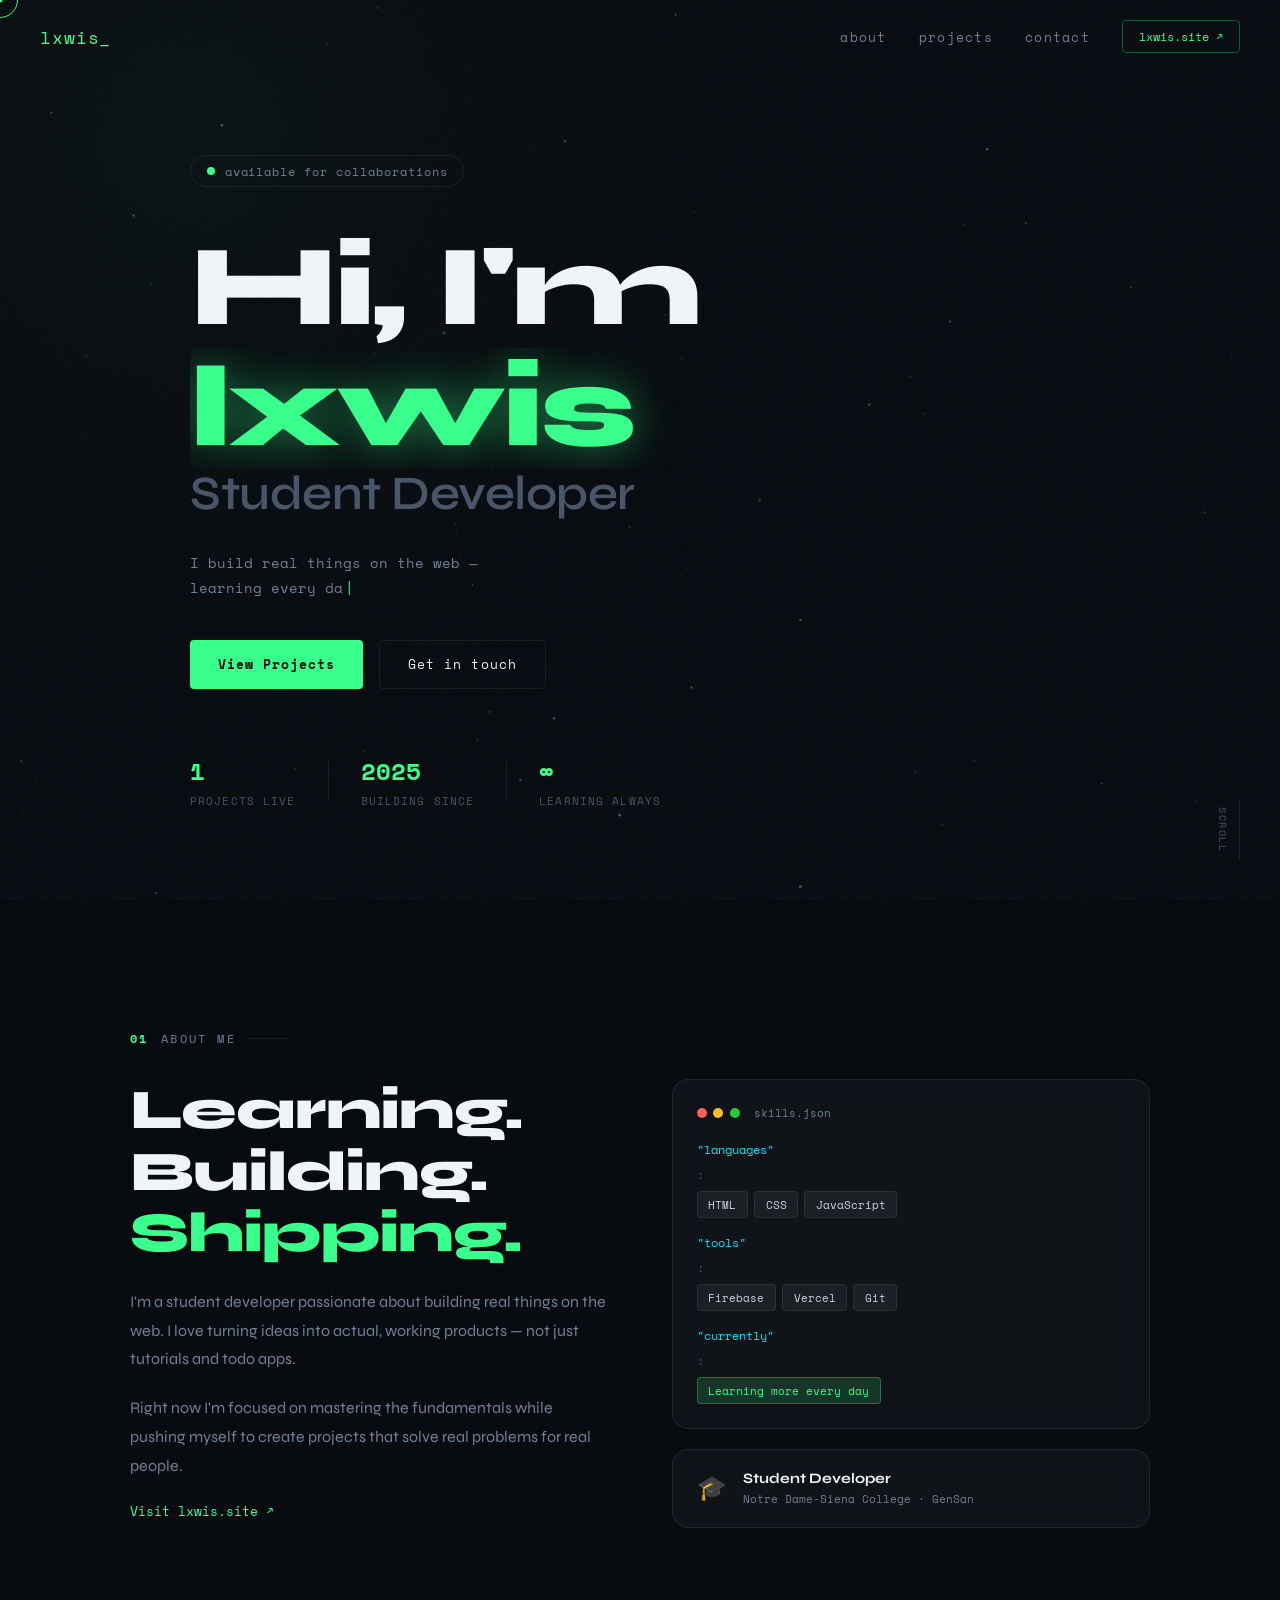
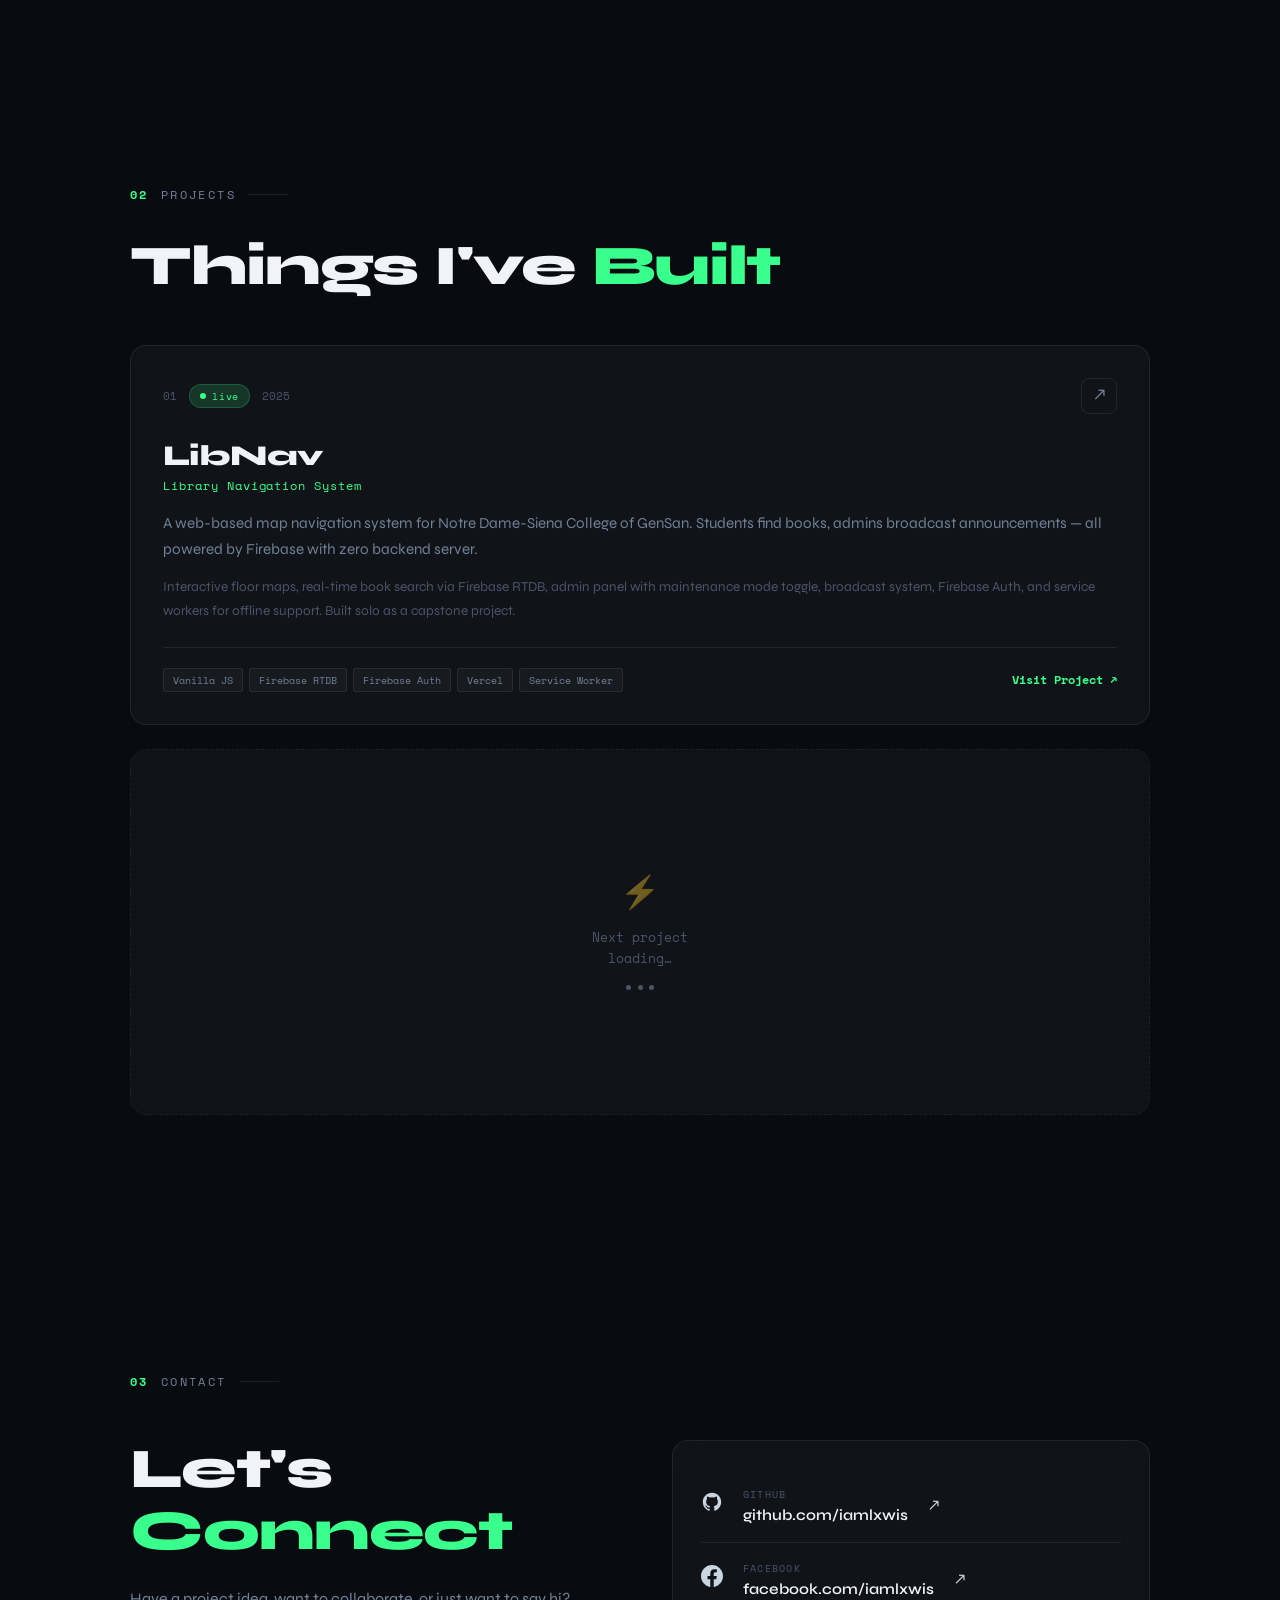
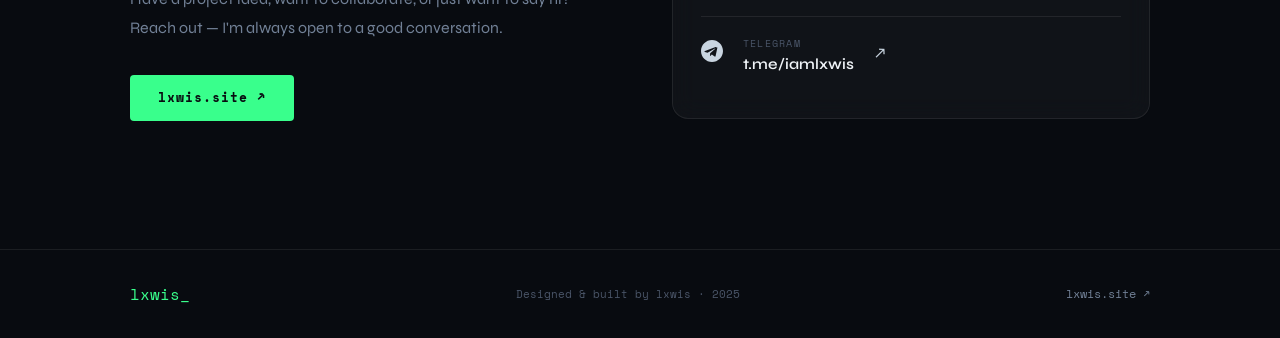
==== commit 51e83d4c: "Update index.html" ====
--- a/index.html
+++ b/index.html
@@ -241,29 +241,44 @@
 
         <div class="contact-right reveal-up delay-2">
           <div class="glass-card contact-card">
-            <div class="contact-item">
-              <span class="contact-icon">🌐</span>
+            <a href="https://github.com/iamlxwis" target="_blank" class="contact-item contact-item-link">
+              <span class="contact-icon">
+                <svg width="22" height="22" viewBox="0 0 24 24" fill="none" xmlns="http://www.w3.org/2000/svg">
+                  <path d="M12 2C6.477 2 2 6.477 2 12c0 4.418 2.865 8.167 6.839 9.49.5.092.682-.217.682-.482 0-.237-.009-.868-.013-1.703-2.782.604-3.369-1.342-3.369-1.342-.454-1.154-1.11-1.461-1.11-1.461-.908-.62.069-.608.069-.608 1.003.07 1.531 1.03 1.531 1.03.892 1.529 2.341 1.087 2.91.832.092-.647.35-1.088.636-1.338-2.22-.253-4.555-1.11-4.555-4.943 0-1.091.39-1.984 1.029-2.683-.103-.253-.446-1.27.098-2.647 0 0 .84-.268 2.75 1.026A9.578 9.578 0 0112 6.836a9.59 9.59 0 012.504.337c1.909-1.294 2.747-1.026 2.747-1.026.546 1.377.202 2.394.1 2.647.64.699 1.028 1.592 1.028 2.683 0 3.842-2.339 4.687-4.566 4.935.359.309.678.919.678 1.852 0 1.336-.012 2.415-.012 2.743 0 .267.18.579.688.481C19.138 20.163 22 16.418 22 12c0-5.523-4.477-10-10-10z" fill="currentColor"/>
+                </svg>
+              </span>
               <div>
-                <div class="contact-label">Website</div>
-                <a href="https://lxwis.site" target="_blank" class="contact-value">lxwis.site</a>
-              </div>
-            </div>
+                <div class="contact-label">GitHub</div>
+                <div class="contact-value contact-value-link">github.com/iamlxwis</div>
+              </div>
+              <span class="contact-arrow">↗</span>
+            </a>
             <div class="contact-divider"></div>
-            <div class="contact-item">
-              <span class="contact-icon">📍</span>
+            <a href="https://www.facebook.com/iamlxwis" target="_blank" class="contact-item contact-item-link">
+              <span class="contact-icon">
+                <svg width="22" height="22" viewBox="0 0 24 24" fill="none" xmlns="http://www.w3.org/2000/svg">
+                  <path d="M24 12.073C24 5.405 18.627 0 12 0S0 5.405 0 12.073C0 18.1 4.388 23.094 10.125 24v-8.437H7.078v-3.49h3.047V9.41c0-3.025 1.792-4.697 4.533-4.697 1.312 0 2.686.236 2.686.236v2.97h-1.513c-1.491 0-1.956.93-1.956 1.886v2.267h3.328l-.532 3.49h-2.796V24C19.612 23.094 24 18.1 24 12.073z" fill="currentColor"/>
+                </svg>
+              </span>
               <div>
-                <div class="contact-label">Based in</div>
-                <div class="contact-value">General Santos, PH</div>
-              </div>
-            </div>
+                <div class="contact-label">Facebook</div>
+                <div class="contact-value contact-value-link">facebook.com/iamlxwis</div>
+              </div>
+              <span class="contact-arrow">↗</span>
+            </a>
             <div class="contact-divider"></div>
-            <div class="contact-item">
-              <span class="contact-icon">🚀</span>
+            <a href="https://t.me/iamlxwis" target="_blank" class="contact-item contact-item-link">
+              <span class="contact-icon">
+                <svg width="22" height="22" viewBox="0 0 24 24" fill="none" xmlns="http://www.w3.org/2000/svg">
+                  <path d="M12 0C5.373 0 0 5.373 0 12s5.373 12 12 12 12-5.373 12-12S18.627 0 12 0zm5.894 8.221l-1.97 9.28c-.145.658-.537.818-1.084.508l-3-2.21-1.447 1.394c-.16.16-.295.295-.605.295l.213-3.053 5.56-5.023c.242-.213-.054-.333-.373-.12L7.19 13.913l-2.96-.924c-.643-.204-.657-.643.136-.953l11.57-4.461c.537-.194 1.006.131.958.646z" fill="currentColor"/>
+                </svg>
+              </span>
               <div>
-                <div class="contact-label">Status</div>
-                <div class="contact-value">Open to collaborations</div>
-              </div>
-            </div>
+                <div class="contact-label">Telegram</div>
+                <div class="contact-value contact-value-link">t.me/iamlxwis</div>
+              </div>
+              <span class="contact-arrow">↗</span>
+            </a>
           </div>
         </div>
       </div>
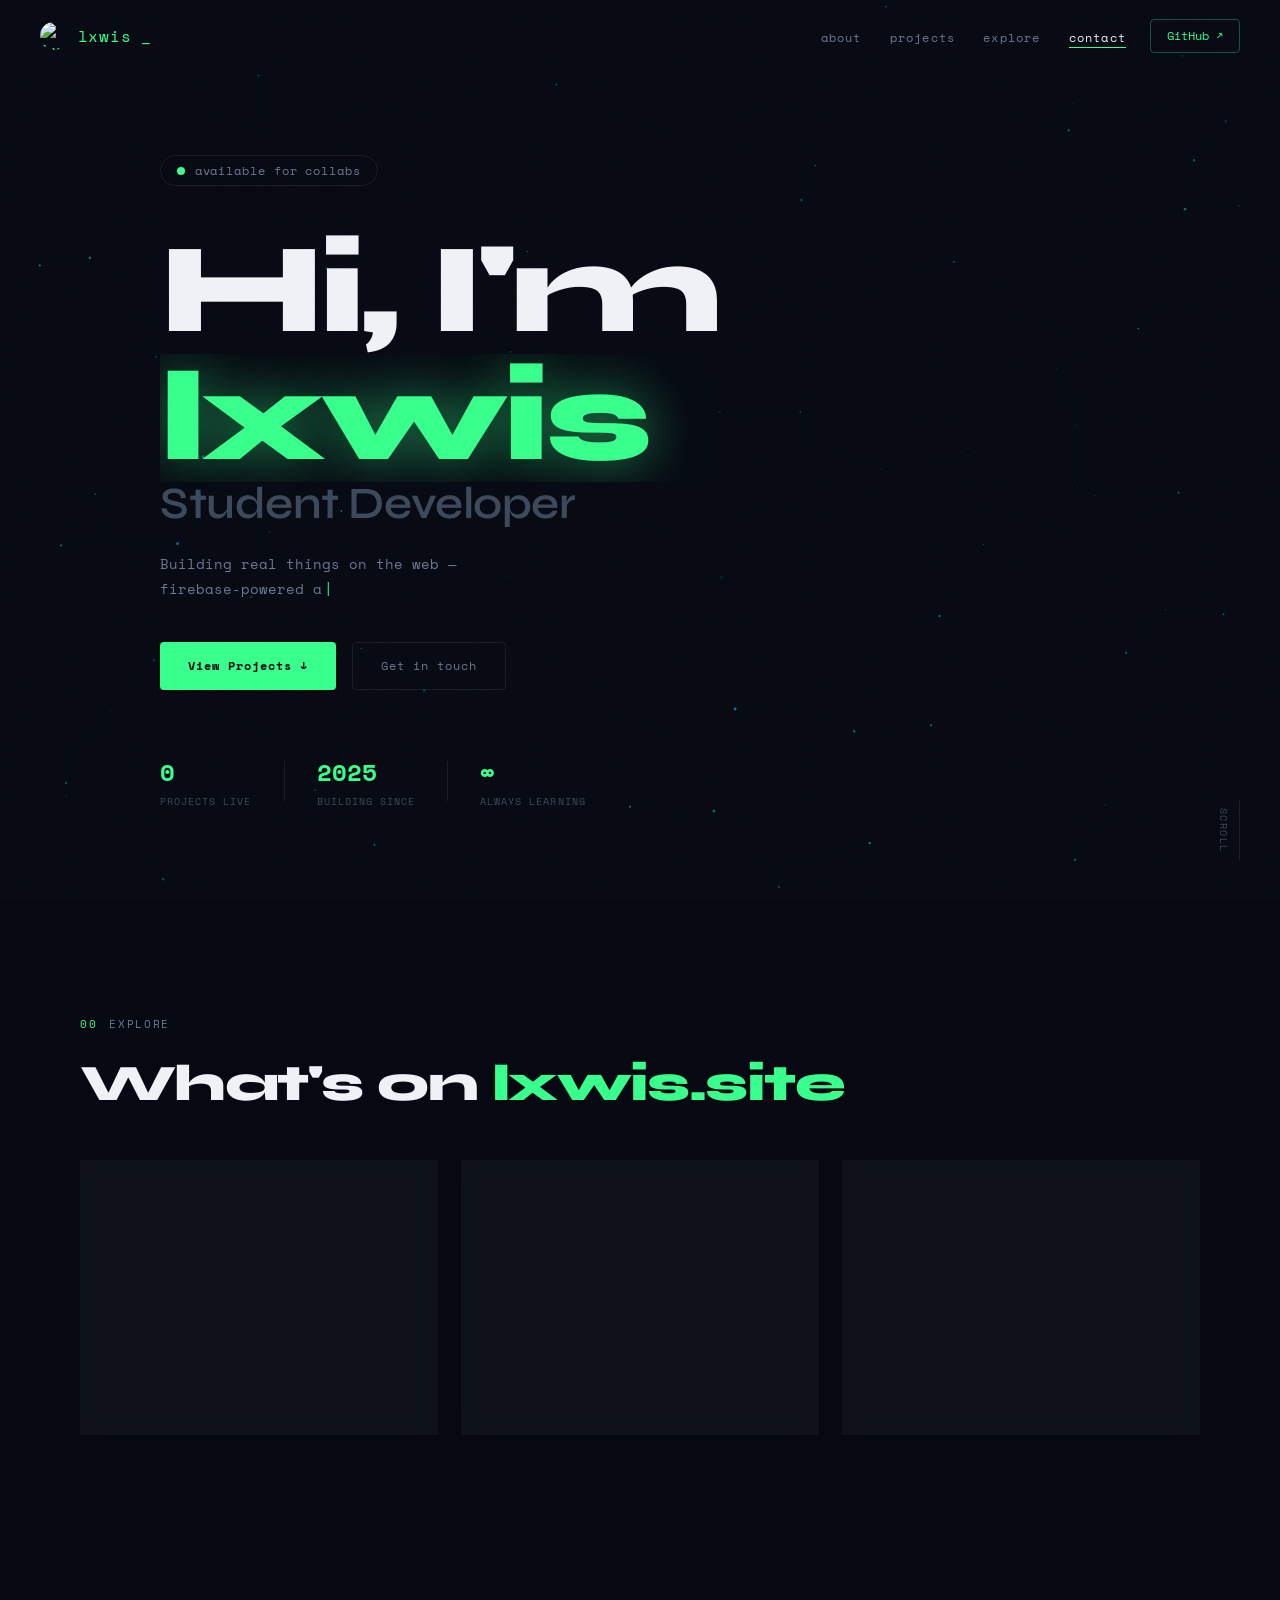
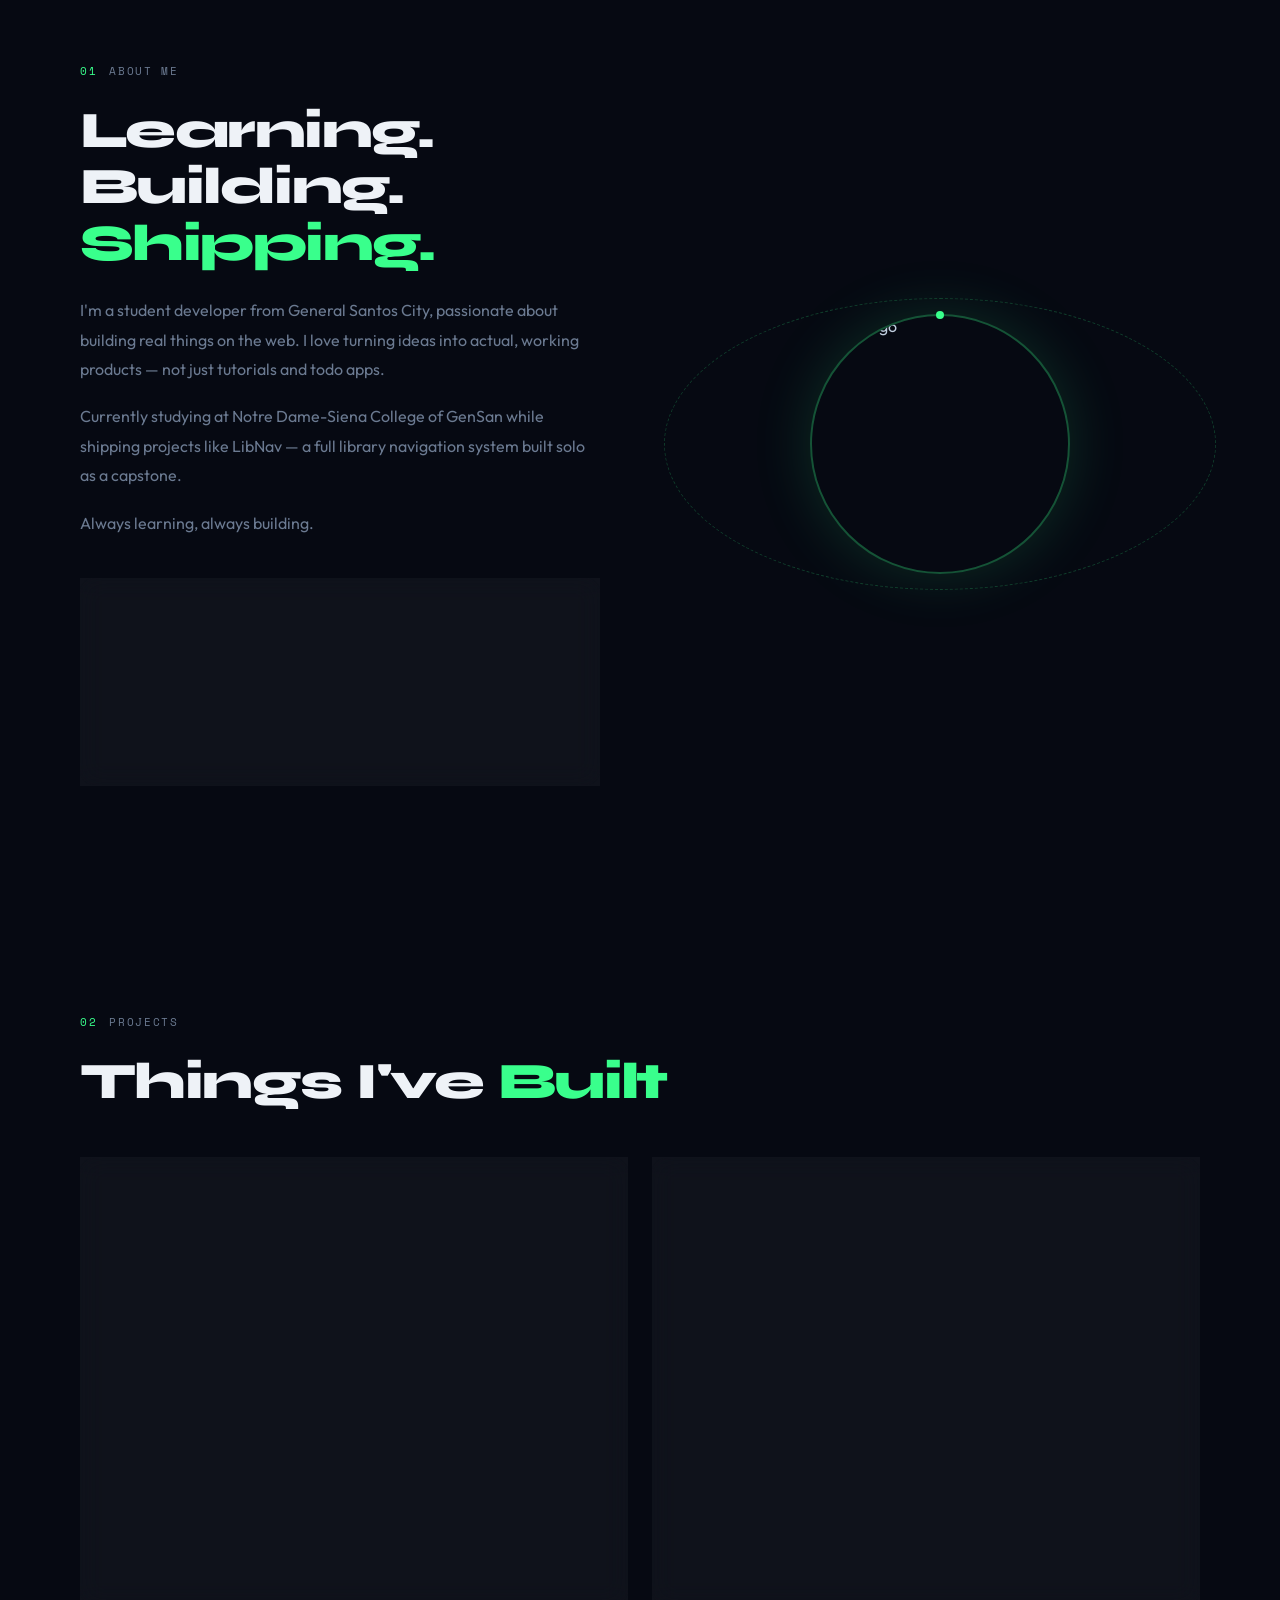
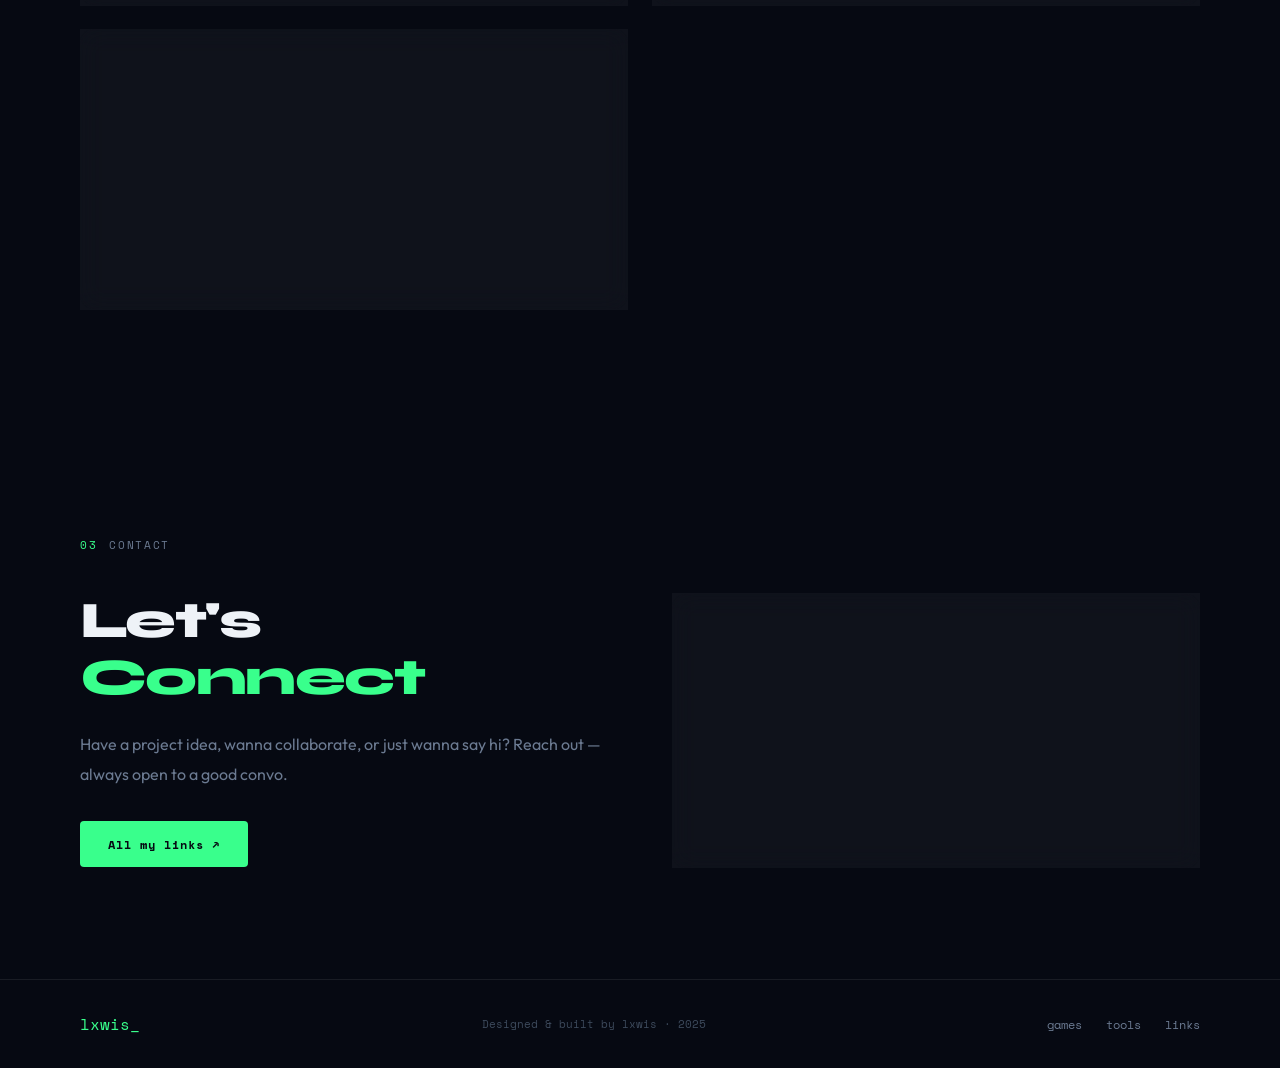
==== commit 6730f9dc: "Add files via upload" ====
--- a/index.html
+++ b/index.html
@@ -4,78 +4,326 @@
   <meta charset="UTF-8" />
   <meta name="viewport" content="width=device-width, initial-scale=1.0" />
   <title>lxwis — Student Developer</title>
-  <meta name="description" content="lxwis — Student Developer building real things on the web." />
+  <meta name="description" content="lxwis — Student Developer building real things on the web. Portfolio, tools, games, and more." />
+  <meta name="author" content="lxwis" />
+  <meta name="theme-color" content="#39ff8c" />
+
+  <!-- Open Graph / Link Preview -->
+  <meta property="og:type"        content="website" />
+  <meta property="og:url"         content="https://lxwis.site/" />
+  <meta property="og:title"       content="lxwis — Student Developer" />
+  <meta property="og:description" content="Building real things on the web. Explore my portfolio, tools, and more." />
+  <meta property="og:image"       content="https://i.imgur.com/9jrzHF1_d.webp?maxwidth=760&fidelity=grand" />
+  <meta property="og:image:width"  content="760" />
+  <meta property="og:image:height" content="760" />
+  <meta property="og:site_name"   content="lxwis.site" />
+
+  <!-- Twitter Card -->
+  <meta name="twitter:card"        content="summary_large_image" />
+  <meta name="twitter:url"         content="https://lxwis.site/" />
+  <meta name="twitter:title"       content="lxwis — Student Developer" />
+  <meta name="twitter:description" content="Building real things on the web." />
+  <meta name="twitter:image"       content="https://i.imgur.com/9jrzHF1_d.webp?maxwidth=760&fidelity=grand" />
+
+  <!-- Favicon -->
+  <link rel="icon" type="image/webp" href="https://i.imgur.com/9jrzHF1_d.webp?maxwidth=64&fidelity=grand" />
+  <link rel="apple-touch-icon"       href="https://i.imgur.com/9jrzHF1_d.webp?maxwidth=180&fidelity=grand" />
+
+  <!-- Fonts & Styles -->
   <link rel="preconnect" href="https://fonts.googleapis.com" />
   <link rel="preconnect" href="https://fonts.gstatic.com" crossorigin />
-  <link href="https://fonts.googleapis.com/css2?family=Space+Mono:ital,wght@0,400;0,700;1,400&family=Syne:wght@400;600;700;800&display=swap" rel="stylesheet" />
-  <link rel="stylesheet" href="style.css" />
+  <link href="https://fonts.googleapis.com/css2?family=Space+Mono:ital,wght@0,400;0,700;1,400&family=Syne:wght@400;600;700;800&family=Outfit:wght@300;400;500;600;700&display=swap" rel="stylesheet" />
+  <link rel="stylesheet" href="shared.css" />
+  <style>
+    /* ── HOME-SPECIFIC ── */
+
+    /* HERO */
+    .hero {
+      position: relative; min-height: 100vh;
+      display: flex; align-items: center;
+      padding: 8rem 2.5rem 4rem; z-index: 2;
+    }
+    .hero-inner { max-width: 960px; margin: 0 auto; width: 100%; }
+
+    .hero-badge {
+      display: inline-flex; align-items: center; gap: 0.6rem;
+      font-family: var(--mono); font-size: 0.72rem;
+      color: var(--muted2); border: 1px solid var(--border);
+      border-radius: 100px; padding: 0.38rem 1rem;
+      margin-bottom: 2.5rem; letter-spacing: 0.08em;
+      backdrop-filter: blur(8px);
+    }
+
+    .hero-title {
+      display: flex; flex-direction: column; gap: 0;
+      margin-bottom: 1.5rem;
+    }
+    .hero-title .line { display: block; overflow: hidden; }
+    .hero-title .word {
+      display: block;
+      font-family: var(--sans);
+      font-size: clamp(3.5rem, 10vw, 9rem);
+      font-weight: 800; line-height: 1.0;
+      letter-spacing: -0.04em; color: var(--white);
+    }
+    .word.sub {
+      font-size: clamp(1.4rem, 3.5vw, 2.8rem);
+      color: var(--muted); font-weight: 600; letter-spacing: -0.01em;
+    }
+    .word.glow {
+      color: var(--green);
+      text-shadow: 0 0 50px rgba(57,255,140,.45), 0 0 100px rgba(57,255,140,.15);
+    }
+
+    .hero-sub {
+      font-family: var(--mono); font-size: 0.88rem;
+      color: var(--muted2); line-height: 1.8; margin-bottom: 2.5rem;
+    }
+    .type-wrap { display: inline-flex; align-items: center; gap: 2px; }
+    .type-cursor { color: var(--green); animation: blink 1s step-end infinite; }
+
+    .hero-actions { display: flex; gap: 1rem; margin-bottom: 4rem; flex-wrap: wrap; }
+
+    .hero-stats { display: flex; align-items: center; gap: 2rem; }
+    .stat { display: flex; flex-direction: column; gap: 0.2rem; }
+    .stat-num { font-family: var(--mono); font-size: 1.5rem; font-weight: 700; color: var(--green); }
+    .stat-label { font-size: 0.65rem; color: var(--muted); letter-spacing: 0.1em; text-transform: uppercase; font-family: var(--mono); }
+    .stat-divider { width: 1px; height: 40px; background: var(--border); }
+
+    .hero-scroll {
+      position: absolute; bottom: 2.5rem; right: 2.5rem;
+      display: flex; flex-direction: column; align-items: center; gap: 0.5rem;
+      font-family: var(--mono); font-size: 0.62rem; color: var(--muted);
+      letter-spacing: 0.15em; text-transform: uppercase; writing-mode: vertical-rl;
+    }
+    .scroll-track { width: 1px; height: 60px; background: var(--border); position: relative; overflow: hidden; }
+    .scroll-thumb { position: absolute; top: -100%; left: 0; width: 1px; height: 100%; background: var(--green); animation: scrollLine 2s ease-in-out infinite; }
+
+    /* HUB / EXPLORE */
+    .hub-grid {
+      display: grid;
+      grid-template-columns: repeat(3, 1fr);
+      gap: 1.5rem; margin-top: 3rem;
+    }
+    .hub-card {
+      padding: 2rem 1.75rem;
+      display: flex; flex-direction: column; gap: 1.25rem;
+      position: relative; overflow: hidden;
+      text-decoration: none; cursor: pointer;
+      transition: border-color .3s, box-shadow .3s, transform .35s var(--ease-spring);
+    }
+    .hub-card::before {
+      content: ''; position: absolute; inset: 0;
+      background: radial-gradient(circle at 80% 20%, var(--card-glow, rgba(57,255,140,0.08)), transparent 65%);
+      opacity: 0; transition: opacity .4s;
+    }
+    .hub-card:hover::before { opacity: 1; }
+    .hub-card:hover { transform: translateY(-6px) scale(1.01); }
+    .hub-card[data-color="green"]  { --card-glow: rgba(57,255,140,0.1); }
+    .hub-card[data-color="cyan"]   { --card-glow: rgba(0,229,255,0.1); }
+    .hub-card[data-color="violet"] { --card-glow: rgba(157,110,255,0.1); }
+    .hub-card[data-color="gold"]   { --card-glow: rgba(245,197,66,0.1); }
+
+    .hub-icon {
+      font-size: 2.2rem; width: 56px; height: 56px;
+      display: flex; align-items: center; justify-content: center;
+      border-radius: 12px; background: var(--surface);
+      border: 1px solid var(--border);
+      animation: float 4s ease-in-out infinite;
+    }
+    .hub-card:nth-child(2) .hub-icon { animation-delay: .5s; }
+    .hub-card:nth-child(3) .hub-icon { animation-delay: 1s; }
+
+    .hub-title { font-family: var(--sans); font-size: 1.35rem; font-weight: 800; color: var(--white); }
+    .hub-desc  { font-size: 0.88rem; color: var(--muted2); line-height: 1.65; flex: 1; }
+    .hub-cta   {
+      font-family: var(--mono); font-size: 0.72rem; color: var(--green);
+      display: inline-flex; align-items: center; gap: 0.4rem;
+      transition: gap .25s var(--ease);
+    }
+    .hub-card:hover .hub-cta { gap: 0.75rem; }
+
+    /* ABOUT */
+    .about-grid {
+      display: grid; grid-template-columns: 1fr 1fr; gap: 5rem; align-items: center;
+    }
+    .about-text p { color: var(--muted2); line-height: 1.85; font-size: 1rem; margin-bottom: 1.1rem; }
+    .about-img-wrap {
+      position: relative; display: flex; justify-content: center;
+    }
+    .about-img-wrap img {
+      width: 260px; height: 260px; border-radius: 50%;
+      object-fit: cover; border: 2px solid rgba(57,255,140,0.3);
+      box-shadow: 0 0 60px rgba(57,255,140,0.15);
+    }
+    .about-ring {
+      position: absolute; inset: -16px; border-radius: 50%;
+      border: 1px dashed rgba(57,255,140,0.2);
+      animation: spin 20s linear infinite;
+    }
+    .about-ring::before {
+      content: ''; position: absolute; top: 12px; left: 50%;
+      width: 8px; height: 8px; background: var(--green);
+      border-radius: 50%; transform: translateX(-50%);
+    }
+
+    .skills-json {
+      margin-top: 2.5rem; padding: 1.5rem;
+      font-family: var(--mono); font-size: 0.8rem; line-height: 1.9;
+    }
+    .json-key   { color: var(--cyan); }
+    .json-str   { color: var(--green); }
+    .json-punct { color: var(--muted); }
+    .json-tag {
+      display: inline-block; font-family: var(--mono); font-size: 0.65rem;
+      color: var(--muted2); background: var(--surface);
+      border: 1px solid var(--border); border-radius: 4px;
+      padding: 0.1rem 0.45rem; margin: 0.1rem;
+    }
+
+    /* PROJECTS */
+    .projects-grid { display: grid; grid-template-columns: 1fr 1fr; gap: 1.5rem; margin-top: 3rem; }
+    .project-card {
+      padding: 2rem; display: flex; flex-direction: column; gap: 1.5rem;
+      position: relative; overflow: hidden; text-decoration: none;
+      transition: border-color .3s, box-shadow .3s, transform .35s var(--ease-spring);
+    }
+    .project-card:hover { transform: translateY(-5px); }
+    .project-glow {
+      position: absolute; inset: 0; pointer-events: none;
+      background: radial-gradient(600px circle at var(--mx,50%) var(--my,50%), rgba(57,255,140,0.05), transparent 40%);
+      opacity: 0; transition: opacity .4s;
+    }
+    .project-card:hover .project-glow { opacity: 1; }
+    .project-top { display: flex; align-items: center; justify-content: space-between; }
+    .project-meta { display: flex; align-items: center; gap: 0.75rem; }
+    .project-id { font-family: var(--mono); font-size: 0.68rem; color: var(--muted); }
+    .live-badge {
+      display: inline-flex; align-items: center; gap: 0.4rem;
+      font-family: var(--mono); font-size: 0.62rem; color: var(--green);
+      background: var(--green-dim); border: 1px solid rgba(57,255,140,0.2);
+      padding: 0.18rem 0.55rem; border-radius: 100px; letter-spacing: 0.08em;
+    }
+    .project-year { font-family: var(--mono); font-size: 0.68rem; color: var(--muted); }
+    .project-arrow {
+      font-size: 1rem; color: var(--muted2); width: 34px; height: 34px;
+      display: flex; align-items: center; justify-content: center;
+      border: 1px solid var(--border); border-radius: 8px;
+      transition: all var(--t);
+    }
+    .project-card:hover .project-arrow { color: var(--green); border-color: var(--green); background: var(--green-dim); }
+    .project-name { font-family: var(--sans); font-size: 1.75rem; font-weight: 800; color: var(--white); letter-spacing: -0.02em; margin-bottom: 0.25rem; }
+    .project-tagline { font-family: var(--mono); font-size: 0.72rem; color: var(--green); letter-spacing: 0.08em; margin-bottom: 0.9rem; }
+    .project-desc { color: var(--muted2); line-height: 1.75; font-size: 0.92rem; margin-bottom: 0.65rem; }
+    .project-long { color: var(--muted); line-height: 1.75; font-size: 0.83rem; }
+    .project-footer { display: flex; flex-wrap: wrap; align-items: center; justify-content: space-between; gap: 0.75rem; border-top: 1px solid var(--border); padding-top: 1.25rem; }
+    .project-tech { display: flex; flex-wrap: wrap; gap: 0.35rem; }
+    .tech-tag { font-family: var(--mono); font-size: 0.63rem; color: var(--muted2); border: 1px solid var(--border); padding: 0.18rem 0.5rem; border-radius: 3px; background: rgba(255,255,255,0.02); }
+    .project-cta { font-family: var(--mono); font-size: 0.72rem; color: var(--green); font-weight: 700; transition: letter-spacing .25s; }
+    .project-cta:hover { letter-spacing: 0.05em; }
+    .ghost-card { min-height: 280px; border-style: dashed; border-color: rgba(255,255,255,0.06); display: flex; align-items: center; justify-content: center; }
+    .ghost-inner { display: flex; flex-direction: column; align-items: center; gap: 1rem; }
+    .ghost-icon { font-size: 2rem; opacity: 0.35; animation: float 3s ease-in-out infinite; }
+    .ghost-text { font-family: var(--mono); font-size: 0.78rem; color: var(--muted); text-align: center; line-height: 1.7; }
+    .ghost-dots { display: flex; gap: 0.4rem; }
+    .ghost-dots span { width: 5px; height: 5px; background: var(--muted); border-radius: 50%; animation: ghostPulse 1.4s ease-in-out infinite; }
+    .ghost-dots span:nth-child(2) { animation-delay: .2s; }
+    .ghost-dots span:nth-child(3) { animation-delay: .4s; }
+    @keyframes ghostPulse { 0%,80%,100%{transform:scale(1);opacity:.4} 40%{transform:scale(1.3);opacity:1} }
+
+    /* CONTACT */
+    .contact-grid { display: grid; grid-template-columns: 1fr 1fr; gap: 4rem; align-items: center; margin-top: 1rem; }
+    .contact-sub { color: var(--muted2); line-height: 1.85; margin-bottom: 2rem; font-size: 1rem; }
+    .contact-card { padding: 1.75rem; display: flex; flex-direction: column; }
+    .contact-item {
+      display: flex; align-items: center; gap: 1.25rem;
+      padding: 1rem 0.5rem; border-radius: 10px;
+      transition: background .25s;
+    }
+    .contact-item:hover { background: rgba(57,255,140,0.04); }
+    .contact-icon { color: var(--muted2); transition: color .25s; }
+    .contact-item:hover .contact-icon { color: var(--green); }
+    .contact-label { font-family: var(--mono); font-size: 0.62rem; color: var(--muted); letter-spacing: 0.12em; text-transform: uppercase; margin-bottom: 0.2rem; }
+    .contact-value { font-family: var(--mono); font-size: 0.88rem; font-weight: 600; color: var(--white); transition: color .25s; }
+    .contact-item:hover .contact-value { color: var(--green); }
+    .contact-arrow { margin-left: auto; font-size: 0.8rem; color: var(--muted); opacity: 0; transition: opacity .25s, transform .25s; }
+    .contact-item:hover .contact-arrow { opacity: 1; transform: translate(2px,-2px); }
+    .contact-divider { height: 1px; background: var(--border); }
+
+    /* RESPONSIVE */
+    @media (max-width: 900px) {
+      .about-grid { grid-template-columns: 1fr; gap: 3rem; }
+      .about-img-wrap { order: -1; }
+      .contact-grid { grid-template-columns: 1fr; gap: 2.5rem; }
+      .hub-grid { grid-template-columns: 1fr; }
+      .projects-grid { grid-template-columns: 1fr; }
+    }
+    @media (max-width: 768px) {
+      .hero { padding: 7rem 1.25rem 4rem; }
+      .hero-stats { gap: 1.2rem; flex-wrap: wrap; }
+      .hero-actions { flex-direction: column; align-items: flex-start; }
+    }
+  </style>
 </head>
 <body>
 
-  <!-- Custom cursor -->
   <div class="cursor" id="cursor"></div>
   <div class="cursor-dot" id="cursorDot"></div>
-
-  <!-- Canvas background -->
   <canvas id="bg-canvas"></canvas>
-
-  <!-- Noise overlay -->
   <div class="noise"></div>
 
-  <!-- ── NAV ── -->
+  <!-- NAV -->
   <nav id="nav">
-    <a href="#" class="nav-logo">lxwis<span class="blink">_</span></a>
+    <a href="/" class="nav-logo">
+      <img src="https://i.imgur.com/9jrzHF1_d.webp?maxwidth=64&fidelity=grand" alt="lxwis logo" />
+      lxwis<span class="blink">_</span>
+    </a>
     <ul class="nav-links">
-      <li><a href="#about" data-text="about">about</a></li>
-      <li><a href="#projects" data-text="projects">projects</a></li>
-      <li><a href="#contact" data-text="contact">contact</a></li>
+      <li><a href="#about">about</a></li>
+      <li><a href="#projects">projects</a></li>
+      <li><a href="#explore">explore</a></li>
+      <li><a href="#contact">contact</a></li>
     </ul>
-    <a href="https://lxwis.site" target="_blank" class="nav-cta">lxwis.site ↗</a>
+    <a href="https://github.com/iamlxwis" target="_blank" class="nav-cta">GitHub ↗</a>
     <button class="nav-toggle" id="navToggle" aria-label="Toggle menu">
       <span></span><span></span><span></span>
     </button>
   </nav>
 
-  <!-- Mobile menu -->
   <div class="mobile-menu" id="mobileMenu">
-    <a href="#about" class="mobile-link">about</a>
+    <a href="#about"    class="mobile-link">about</a>
     <a href="#projects" class="mobile-link">projects</a>
-    <a href="#contact" class="mobile-link">contact</a>
+    <a href="#explore"  class="mobile-link">explore</a>
+    <a href="#contact"  class="mobile-link">contact</a>
   </div>
 
-  <!-- ── HERO ── -->
+  <!-- HERO -->
   <section class="hero" id="home">
     <div class="hero-inner">
-      <div class="hero-tag reveal-up">
+      <div class="hero-badge reveal-up">
         <span class="dot live"></span>
-        <span>available for collaborations</span>
+        available for collabs
       </div>
 
       <h1 class="hero-title">
-        <span class="line reveal-up delay-1">
-          <span class="word">Hi, I'm</span>
-        </span>
-        <span class="line reveal-up delay-2">
-          <span class="word glow-text">lxwis</span>
-        </span>
-        <span class="line reveal-up delay-3">
-          <span class="word muted">Student Developer</span>
-        </span>
+        <span class="line reveal-up delay-1"><span class="word">Hi, I'm</span></span>
+        <span class="line reveal-up delay-2"><span class="word glow">lxwis</span></span>
+        <span class="line reveal-up delay-3"><span class="word sub">Student Developer</span></span>
       </h1>
 
       <p class="hero-sub reveal-up delay-4">
-        I build real things on the web —<br/>
+        Building real things on the web —<br/>
         <span class="type-wrap"><span id="typed"></span><span class="type-cursor">|</span></span>
       </p>
 
       <div class="hero-actions reveal-up delay-5">
-        <a href="#projects" class="btn-primary">View Projects</a>
-        <a href="#contact" class="btn-ghost">Get in touch</a>
+        <a href="#projects" class="btn-primary">View Projects ↓</a>
+        <a href="#contact"  class="btn-ghost">Get in touch</a>
       </div>
 
       <div class="hero-stats reveal-up delay-6">
         <div class="stat">
-          <span class="stat-num" data-count="1">0</span>
+          <span class="stat-num" data-count="2">0</span>
           <span class="stat-label">Projects Live</span>
         </div>
         <div class="stat-divider"></div>
@@ -86,20 +334,58 @@
         <div class="stat-divider"></div>
         <div class="stat">
           <span class="stat-num">∞</span>
-          <span class="stat-label">Learning Always</span>
+          <span class="stat-label">Always Learning</span>
         </div>
       </div>
     </div>
 
     <div class="hero-scroll">
-      <div class="scroll-track">
-        <div class="scroll-thumb"></div>
-      </div>
+      <div class="scroll-track"><div class="scroll-thumb"></div></div>
       <span>scroll</span>
     </div>
   </section>
 
-  <!-- ── ABOUT ── -->
+  <!-- EXPLORE -->
+  <section class="section" id="explore">
+    <div class="container">
+      <div class="section-label reveal-up">
+        <span class="label-num">00</span>
+        <span>explore</span>
+      </div>
+      <h2 class="section-title reveal-up delay-1">What's on <span class="accent">lxwis.site</span></h2>
+
+      <div class="hub-grid">
+        <a href="/games" class="hub-card glass-card reveal-up delay-2" data-color="green" data-tilt>
+          <div class="hub-icon">🎮</div>
+          <div>
+            <div class="hub-title">Games</div>
+            <div class="hub-desc">Fun browser games you can play right here — no downloads, no installs. Just pure in-browser fun.</div>
+          </div>
+          <div class="hub-cta">Explore games <span>→</span></div>
+        </a>
+
+        <a href="/tools" class="hub-card glass-card reveal-up delay-3" data-color="cyan" data-tilt>
+          <div class="hub-icon">🛠️</div>
+          <div>
+            <div class="hub-title">Tools</div>
+            <div class="hub-desc">Handy web utilities I built for everyday use — quick, lightweight, and always free.</div>
+          </div>
+          <div class="hub-cta">Open tools <span>→</span></div>
+        </a>
+
+        <a href="/links" class="hub-card glass-card reveal-up delay-4" data-color="violet" data-tilt>
+          <div class="hub-icon">🔗</div>
+          <div>
+            <div class="hub-title">Links</div>
+            <div class="hub-desc">All my socials, profiles, and online presence in one clean place — like a linktree, but mine.</div>
+          </div>
+          <div class="hub-cta">View links <span>→</span></div>
+        </a>
+      </div>
+    </div>
+  </section>
+
+  <!-- ABOUT -->
   <section class="about section" id="about">
     <div class="container">
       <div class="section-label reveal-up">
@@ -110,93 +396,66 @@
       <div class="about-grid">
         <div class="about-text reveal-up delay-1">
           <h2 class="section-title">Learning.<br/>Building.<br/><span class="accent">Shipping.</span></h2>
-          <p>I'm a student developer passionate about building real things on the web. I love turning ideas into actual, working products — not just tutorials and todo apps.</p>
-          <p>Right now I'm focused on mastering the fundamentals while pushing myself to create projects that solve real problems for real people.</p>
-          <a href="https://lxwis.site" target="_blank" class="btn-link">Visit lxwis.site ↗</a>
+          <p>I'm a student developer from General Santos City, passionate about building real things on the web. I love turning ideas into actual, working products — not just tutorials and todo apps.</p>
+          <p>Currently studying at Notre Dame-Siena College of GenSan while shipping projects like LibNav — a full library navigation system built solo as a capstone.</p>
+          <p>Always learning, always building.</p>
+
+          <div class="skills-json glass-card reveal-up delay-2">
+            <span class="json-punct">{</span><br/>
+            &nbsp;&nbsp;<span class="json-key">"languages"</span><span class="json-punct">: [</span>
+            <span class="json-tag">HTML</span><span class="json-tag">CSS</span><span class="json-tag">JavaScript</span>
+            <span class="json-punct">],</span><br/>
+            &nbsp;&nbsp;<span class="json-key">"tools"</span><span class="json-punct">: [</span>
+            <span class="json-tag">Firebase</span><span class="json-tag">Vercel</span><span class="json-tag">Git</span><span class="json-tag">Node.js</span>
+            <span class="json-punct">],</span><br/>
+            &nbsp;&nbsp;<span class="json-key">"building"</span><span class="json-punct">: [</span>
+            <span class="json-tag">REST APIs</span><span class="json-tag">Telegram Bots</span><span class="json-tag">Web Apps</span>
+            <span class="json-punct">],</span><br/>
+            &nbsp;&nbsp;<span class="json-key">"currently"</span><span class="json-punct">: </span><span class="json-str">"shipping lxwis API"</span><br/>
+            <span class="json-punct">}</span>
+          </div>
         </div>
 
-        <div class="about-right reveal-up delay-2">
-          <div class="skills-card glass-card">
-            <div class="card-header">
-              <span class="card-dot red"></span>
-              <span class="card-dot yellow"></span>
-              <span class="card-dot green"></span>
-              <span class="card-title-sm">skills.json</span>
-            </div>
-            <div class="skills-body">
-              <div class="skill-group">
-                <span class="skill-key">"languages"</span>
-                <span class="skill-colon">:</span>
-                <div class="skill-tags">
-                  <span class="tag">HTML</span>
-                  <span class="tag">CSS</span>
-                  <span class="tag">JavaScript</span>
-                </div>
-              </div>
-              <div class="skill-group">
-                <span class="skill-key">"tools"</span>
-                <span class="skill-colon">:</span>
-                <div class="skill-tags">
-                  <span class="tag">Firebase</span>
-                  <span class="tag">Vercel</span>
-                  <span class="tag">Git</span>
-                </div>
-              </div>
-              <div class="skill-group">
-                <span class="skill-key">"currently"</span>
-                <span class="skill-colon">:</span>
-                <div class="skill-tags">
-                  <span class="tag accent-tag">Learning more every day</span>
-                </div>
-              </div>
-            </div>
-          </div>
-
-          <div class="about-card glass-card reveal-up delay-3">
-            <div class="about-card-icon">🎓</div>
-            <div>
-              <div class="about-card-title">Student Developer</div>
-              <div class="about-card-sub">Notre Dame-Siena College · GenSan</div>
-            </div>
-          </div>
+        <div class="about-img-wrap reveal-up delay-3">
+          <div class="about-ring"></div>
+          <img
+            src="https://i.imgur.com/9jrzHF1_d.webp?maxwidth=760&fidelity=grand"
+            alt="lxwis logo"
+          />
         </div>
       </div>
     </div>
   </section>
 
-  <!-- ── PROJECTS ── -->
+  <!-- PROJECTS -->
   <section class="projects section" id="projects">
     <div class="container">
       <div class="section-label reveal-up">
         <span class="label-num">02</span>
         <span>projects</span>
       </div>
-
       <h2 class="section-title reveal-up delay-1">Things I've <span class="accent">Built</span></h2>
 
       <div class="projects-grid">
 
         <!-- LibNav -->
-        <article class="project-card glass-card reveal-up delay-2" data-project="libnav">
+        <article class="project-card glass-card reveal-up delay-2" id="card-libnav"
+          onclick="window.open('https://libnav.lxwis.site','_blank')">
+          <div class="project-glow" id="glow-libnav"></div>
           <div class="project-top">
             <div class="project-meta">
               <span class="project-id">01</span>
-              <span class="project-status live-badge">
-                <span class="dot live small"></span>
-                live
-              </span>
+              <span class="live-badge"><span class="dot live small"></span>live</span>
               <span class="project-year">2025</span>
             </div>
-            <a href="https://libnav.vercel.app/" target="_blank" class="project-link-icon" aria-label="Visit LibNav">↗</a>
-          </div>
-
-          <div class="project-body">
+            <span class="project-arrow">↗</span>
+          </div>
+          <div>
             <h3 class="project-name">LibNav</h3>
             <p class="project-tagline">Library Navigation System</p>
             <p class="project-desc">A web-based map navigation system for Notre Dame-Siena College of GenSan. Students find books, admins broadcast announcements — all powered by Firebase with zero backend server.</p>
             <p class="project-long">Interactive floor maps, real-time book search via Firebase RTDB, admin panel with maintenance mode toggle, broadcast system, Firebase Auth, and service workers for offline support. Built solo as a capstone project.</p>
           </div>
-
           <div class="project-footer">
             <div class="project-tech">
               <span class="tech-tag">Vanilla JS</span>
@@ -205,18 +464,45 @@
               <span class="tech-tag">Vercel</span>
               <span class="tech-tag">Service Worker</span>
             </div>
-            <a href="https://libnav.vercel.app/" target="_blank" class="project-cta">Visit Project ↗</a>
+            <span class="project-cta">Visit Project ↗</span>
           </div>
         </article>
 
-        <!-- Placeholder / coming soon card -->
-        <article class="project-card glass-card ghost-card reveal-up delay-3">
+        <!-- lxwis API -->
+        <article class="project-card glass-card reveal-up delay-3" id="card-api"
+          onclick="window.open('https://api.lxwis.site','_blank')">
+          <div class="project-glow" id="glow-api"></div>
+          <div class="project-top">
+            <div class="project-meta">
+              <span class="project-id">02</span>
+              <span class="live-badge" style="--green:#00e5ff;--green-dim:rgba(0,229,255,.12);border-color:rgba(0,229,255,.2)"><span class="dot" style="background:var(--cyan);box-shadow:0 0 0 0 rgba(0,229,255,.5);animation:pulse 2s infinite"></span>wip</span>
+              <span class="project-year">2025</span>
+            </div>
+            <span class="project-arrow">↗</span>
+          </div>
+          <div>
+            <h3 class="project-name">lxwis API</h3>
+            <p class="project-tagline" style="color:var(--cyan)">Serverless REST API</p>
+            <p class="project-desc">A standalone REST API hosted on Vercel serverless functions, featuring a full documentation frontend. Porting and restructuring endpoints from an Express.js codebase.</p>
+            <p class="project-long">Public API with multiple endpoints, full docs UI, Vercel-hosted — built for fun and to learn proper API design patterns.</p>
+          </div>
+          <div class="project-footer">
+            <div class="project-tech">
+              <span class="tech-tag">Node.js</span>
+              <span class="tech-tag">Vercel Functions</span>
+              <span class="tech-tag">REST API</span>
+              <span class="tech-tag">Express.js</span>
+            </div>
+            <span class="project-cta" style="color:var(--cyan)">View Docs ↗</span>
+          </div>
+        </article>
+
+        <!-- Ghost slot -->
+        <article class="project-card glass-card ghost-card reveal-up delay-4" style="cursor:default">
           <div class="ghost-inner">
             <div class="ghost-icon">⚡</div>
             <p class="ghost-text">Next project<br/>loading…</p>
-            <div class="ghost-dots">
-              <span></span><span></span><span></span>
-            </div>
+            <div class="ghost-dots"><span></span><span></span><span></span></div>
           </div>
         </article>
 
@@ -224,76 +510,107 @@
     </div>
   </section>
 
-  <!-- ── CONTACT ── -->
+  <!-- CONTACT -->
   <section class="contact section" id="contact">
-    <div class="container contact-inner">
+    <div class="container">
       <div class="section-label reveal-up">
         <span class="label-num">03</span>
         <span>contact</span>
       </div>
 
       <div class="contact-grid">
-        <div class="contact-left reveal-up delay-1">
+        <div class="reveal-up delay-1">
           <h2 class="section-title">Let's <span class="accent">Connect</span></h2>
-          <p class="contact-sub">Have a project idea, want to collaborate, or just want to say hi? Reach out — I'm always open to a good conversation.</p>
-          <a href="https://lxwis.site" target="_blank" class="btn-primary">lxwis.site ↗</a>
+          <p class="contact-sub">Have a project idea, wanna collaborate, or just wanna say hi? Reach out — always open to a good convo.</p>
+          <a href="/links" class="btn-primary">All my links ↗</a>
         </div>
 
-        <div class="contact-right reveal-up delay-2">
-          <div class="glass-card contact-card">
-            <a href="https://github.com/iamlxwis" target="_blank" class="contact-item contact-item-link">
-              <span class="contact-icon">
-                <svg width="22" height="22" viewBox="0 0 24 24" fill="none" xmlns="http://www.w3.org/2000/svg">
-                  <path d="M12 2C6.477 2 2 6.477 2 12c0 4.418 2.865 8.167 6.839 9.49.5.092.682-.217.682-.482 0-.237-.009-.868-.013-1.703-2.782.604-3.369-1.342-3.369-1.342-.454-1.154-1.11-1.461-1.11-1.461-.908-.62.069-.608.069-.608 1.003.07 1.531 1.03 1.531 1.03.892 1.529 2.341 1.087 2.91.832.092-.647.35-1.088.636-1.338-2.22-.253-4.555-1.11-4.555-4.943 0-1.091.39-1.984 1.029-2.683-.103-.253-.446-1.27.098-2.647 0 0 .84-.268 2.75 1.026A9.578 9.578 0 0112 6.836a9.59 9.59 0 012.504.337c1.909-1.294 2.747-1.026 2.747-1.026.546 1.377.202 2.394.1 2.647.64.699 1.028 1.592 1.028 2.683 0 3.842-2.339 4.687-4.566 4.935.359.309.678.919.678 1.852 0 1.336-.012 2.415-.012 2.743 0 .267.18.579.688.481C19.138 20.163 22 16.418 22 12c0-5.523-4.477-10-10-10z" fill="currentColor"/>
-                </svg>
-              </span>
-              <div>
-                <div class="contact-label">GitHub</div>
-                <div class="contact-value contact-value-link">github.com/iamlxwis</div>
-              </div>
-              <span class="contact-arrow">↗</span>
-            </a>
-            <div class="contact-divider"></div>
-            <a href="https://www.facebook.com/iamlxwis" target="_blank" class="contact-item contact-item-link">
-              <span class="contact-icon">
-                <svg width="22" height="22" viewBox="0 0 24 24" fill="none" xmlns="http://www.w3.org/2000/svg">
-                  <path d="M24 12.073C24 5.405 18.627 0 12 0S0 5.405 0 12.073C0 18.1 4.388 23.094 10.125 24v-8.437H7.078v-3.49h3.047V9.41c0-3.025 1.792-4.697 4.533-4.697 1.312 0 2.686.236 2.686.236v2.97h-1.513c-1.491 0-1.956.93-1.956 1.886v2.267h3.328l-.532 3.49h-2.796V24C19.612 23.094 24 18.1 24 12.073z" fill="currentColor"/>
-                </svg>
-              </span>
-              <div>
-                <div class="contact-label">Facebook</div>
-                <div class="contact-value contact-value-link">facebook.com/iamlxwis</div>
-              </div>
-              <span class="contact-arrow">↗</span>
-            </a>
-            <div class="contact-divider"></div>
-            <a href="https://t.me/iamlxwis" target="_blank" class="contact-item contact-item-link">
-              <span class="contact-icon">
-                <svg width="22" height="22" viewBox="0 0 24 24" fill="none" xmlns="http://www.w3.org/2000/svg">
-                  <path d="M12 0C5.373 0 0 5.373 0 12s5.373 12 12 12 12-5.373 12-12S18.627 0 12 0zm5.894 8.221l-1.97 9.28c-.145.658-.537.818-1.084.508l-3-2.21-1.447 1.394c-.16.16-.295.295-.605.295l.213-3.053 5.56-5.023c.242-.213-.054-.333-.373-.12L7.19 13.913l-2.96-.924c-.643-.204-.657-.643.136-.953l11.57-4.461c.537-.194 1.006.131.958.646z" fill="currentColor"/>
-                </svg>
-              </span>
-              <div>
-                <div class="contact-label">Telegram</div>
-                <div class="contact-value contact-value-link">t.me/iamlxwis</div>
-              </div>
-              <span class="contact-arrow">↗</span>
-            </a>
-          </div>
+        <div class="glass-card contact-card reveal-up delay-2">
+          <a href="https://github.com/iamlxwis" target="_blank" class="contact-item">
+            <span class="contact-icon">
+              <svg width="20" height="20" viewBox="0 0 24 24" fill="currentColor"><path d="M12 2C6.477 2 2 6.477 2 12c0 4.418 2.865 8.167 6.839 9.49.5.092.682-.217.682-.482 0-.237-.009-.868-.013-1.703-2.782.604-3.369-1.342-3.369-1.342-.454-1.154-1.11-1.461-1.11-1.461-.908-.62.069-.608.069-.608 1.003.07 1.531 1.03 1.531 1.03.892 1.529 2.341 1.087 2.91.832.092-.647.35-1.088.636-1.338-2.22-.253-4.555-1.11-4.555-4.943 0-1.091.39-1.984 1.029-2.683-.103-.253-.446-1.27.098-2.647 0 0 .84-.268 2.75 1.026A9.578 9.578 0 0112 6.836a9.59 9.59 0 012.504.337c1.909-1.294 2.747-1.026 2.747-1.026.546 1.377.202 2.394.1 2.647.64.699 1.028 1.592 1.028 2.683 0 3.842-2.339 4.687-4.566 4.935.359.309.678.919.678 1.852 0 1.336-.012 2.415-.012 2.743 0 .267.18.579.688.481C19.138 20.163 22 16.418 22 12c0-5.523-4.477-10-10-10z"/></svg>
+            </span>
+            <div>
+              <div class="contact-label">GitHub</div>
+              <div class="contact-value">github.com/iamlxwis</div>
+            </div>
+            <span class="contact-arrow">↗</span>
+          </a>
+          <div class="contact-divider"></div>
+          <a href="https://www.facebook.com/iamlxwis" target="_blank" class="contact-item">
+            <span class="contact-icon">
+              <svg width="20" height="20" viewBox="0 0 24 24" fill="currentColor"><path d="M24 12.073C24 5.405 18.627 0 12 0S0 5.405 0 12.073C0 18.1 4.388 23.094 10.125 24v-8.437H7.078v-3.49h3.047V9.41c0-3.025 1.792-4.697 4.533-4.697 1.312 0 2.686.236 2.686.236v2.97h-1.513c-1.491 0-1.956.93-1.956 1.886v2.267h3.328l-.532 3.49h-2.796V24C19.612 23.094 24 18.1 24 12.073z"/></svg>
+            </span>
+            <div>
+              <div class="contact-label">Facebook</div>
+              <div class="contact-value">facebook.com/iamlxwis</div>
+            </div>
+            <span class="contact-arrow">↗</span>
+          </a>
+          <div class="contact-divider"></div>
+          <a href="https://t.me/iamlxwis" target="_blank" class="contact-item">
+            <span class="contact-icon">
+              <svg width="20" height="20" viewBox="0 0 24 24" fill="currentColor"><path d="M12 0C5.373 0 0 5.373 0 12s5.373 12 12 12 12-5.373 12-12S18.627 0 12 0zm5.894 8.221l-1.97 9.28c-.145.658-.537.818-1.084.508l-3-2.21-1.447 1.394c-.16.16-.295.295-.605.295l.213-3.053 5.56-5.023c.242-.213-.054-.333-.373-.12L7.19 13.913l-2.96-.924c-.643-.204-.657-.643.136-.953l11.57-4.461c.537-.194 1.006.131.958.646z"/></svg>
+            </span>
+            <div>
+              <div class="contact-label">Telegram</div>
+              <div class="contact-value">t.me/iamlxwis</div>
+            </div>
+            <span class="contact-arrow">↗</span>
+          </a>
         </div>
       </div>
     </div>
   </section>
 
-  <!-- ── FOOTER ── -->
+  <!-- FOOTER -->
   <footer class="footer">
     <div class="container footer-inner">
       <span class="footer-logo">lxwis<span class="blink">_</span></span>
       <span class="footer-copy">Designed & built by lxwis · 2025</span>
-      <a href="https://lxwis.site" target="_blank" class="footer-link">lxwis.site ↗</a>
+      <div style="display:flex;gap:1.5rem">
+        <a href="/games" class="footer-link">games</a>
+        <a href="/tools" class="footer-link">tools</a>
+        <a href="/links" class="footer-link">links</a>
+      </div>
     </div>
   </footer>
 
-  <script src="script.js"></script>
+  <script src="shared.js"></script>
+  <script>
+    // TYPEWRITER
+    const phrases = [
+      'firebase-powered apps.',
+      'discord bots.',
+      'REST APIs.',
+      'capstone projects.',
+      'stuff that actually works.'
+    ];
+    let pi = 0, ci = 0, deleting = false;
+    const el = document.getElementById('typed');
+    function type() {
+      const phrase = phrases[pi];
+      if (!deleting) {
+        el.textContent = phrase.slice(0, ++ci);
+        if (ci === phrase.length) { deleting = true; setTimeout(type, 1800); return; }
+      } else {
+        el.textContent = phrase.slice(0, --ci);
+        if (ci === 0) { deleting = false; pi = (pi + 1) % phrases.length; }
+      }
+      setTimeout(type, deleting ? 40 : 70);
+    }
+    setTimeout(type, 900);
+
+    // PROJECT CARD GLOW FOLLOW
+    document.querySelectorAll('.project-card').forEach(card => {
+      const glow = card.querySelector('.project-glow');
+      if (!glow) return;
+      card.addEventListener('mousemove', e => {
+        const r = card.getBoundingClientRect();
+        glow.style.setProperty('--mx', ((e.clientX - r.left) / r.width * 100) + '%');
+        glow.style.setProperty('--my', ((e.clientY - r.top) / r.height * 100) + '%');
+      });
+    });
+  </script>
 </body>
 </html>
--- a/shared.css
+++ b/shared.css
@@ -0,0 +1,259 @@
+/* ── SHARED STYLES ── lxwis.site */
+@import url('https://fonts.googleapis.com/css2?family=Space+Mono:ital,wght@0,400;0,700;1,400&family=Syne:wght@400;600;700;800&family=Outfit:wght@300;400;500;600;700&display=swap');
+
+*, *::before, *::after { box-sizing: border-box; margin: 0; padding: 0; }
+
+:root {
+  --bg:           #060912;
+  --bg2:          #0a0f1e;
+  --surface:      rgba(255,255,255,0.04);
+  --surface-hov:  rgba(255,255,255,0.08);
+  --border:       rgba(255,255,255,0.08);
+  --border-glow:  rgba(57,255,140,0.3);
+  --green:        #39ff8c;
+  --green-dim:    rgba(57,255,140,0.12);
+  --cyan:         #00e5ff;
+  --violet:       #9d6eff;
+  --gold:         #f5c542;
+  --rose:         #ff6b8a;
+  --white:        #eef2f7;
+  --muted:        #3d4a5c;
+  --muted2:       #6b7a91;
+  --text:         #c0cedf;
+  --mono:         'Space Mono', monospace;
+  --sans:         'Syne', sans-serif;
+  --body:         'Outfit', sans-serif;
+  --ease:         cubic-bezier(0.4, 0, 0.2, 1);
+  --ease-spring:  cubic-bezier(0.34, 1.56, 0.64, 1);
+  --t:            0.3s;
+  --r:            14px;
+}
+
+html { scroll-behavior: smooth; font-size: 16px; }
+body {
+  background: var(--bg);
+  color: var(--text);
+  font-family: var(--body);
+  overflow-x: hidden;
+  cursor: none;
+  min-height: 100vh;
+}
+a { text-decoration: none; color: inherit; }
+ul { list-style: none; }
+
+/* SCROLLBAR */
+::-webkit-scrollbar { width: 3px; }
+::-webkit-scrollbar-track { background: var(--bg); }
+::-webkit-scrollbar-thumb { background: var(--green); border-radius: 2px; }
+
+/* CURSOR */
+.cursor {
+  position: fixed;
+  width: 32px; height: 32px;
+  border: 1.5px solid var(--green);
+  border-radius: 50%;
+  pointer-events: none;
+  z-index: 99999;
+  transform: translate(-50%,-50%);
+  transition: width .3s var(--ease), height .3s var(--ease),
+              background .3s var(--ease), border-color .3s var(--ease),
+              opacity .3s;
+  will-change: transform;
+}
+.cursor-dot {
+  position: fixed;
+  width: 5px; height: 5px;
+  background: var(--green);
+  border-radius: 50%;
+  pointer-events: none;
+  z-index: 99999;
+  transform: translate(-50%,-50%);
+  will-change: transform;
+}
+.cursor.big { width: 52px; height: 52px; background: var(--green-dim); }
+@media (pointer: coarse) {
+  .cursor, .cursor-dot { display: none; }
+  body { cursor: auto; }
+}
+
+/* CANVAS BG */
+#bg-canvas {
+  position: fixed; inset: 0;
+  z-index: 0; pointer-events: none;
+}
+
+/* NOISE */
+.noise {
+  position: fixed; inset: 0;
+  z-index: 1; pointer-events: none;
+  opacity: 0.03;
+  background-image: url("data:image/svg+xml,%3Csvg viewBox='0 0 256 256' xmlns='http://www.w3.org/2000/svg'%3E%3Cfilter id='n'%3E%3CfeTurbulence type='fractalNoise' baseFrequency='0.9' numOctaves='4' stitchTiles='stitch'/%3E%3C/filter%3E%3Crect width='100%25' height='100%25' filter='url(%23n)'/%3E%3C/svg%3E");
+  background-size: 200px 200px;
+}
+
+/* NAV */
+nav#nav {
+  position: fixed; top: 0; left: 0; right: 0;
+  z-index: 1000;
+  display: flex; align-items: center; gap: 1.5rem;
+  padding: 1.2rem 2.5rem;
+  transition: background .4s var(--ease), border-bottom .4s var(--ease), backdrop-filter .4s var(--ease);
+}
+nav#nav.scrolled {
+  background: rgba(6,9,18,0.9);
+  backdrop-filter: blur(20px);
+  border-bottom: 1px solid var(--border);
+}
+.nav-logo {
+  display: flex; align-items: center; gap: 0.6rem;
+  font-family: var(--mono); font-size: 1rem;
+  color: var(--green); letter-spacing: 0.05em;
+  margin-right: auto;
+}
+.nav-logo img { width: 28px; height: 28px; border-radius: 50%; object-fit: cover; }
+.nav-links { display: flex; gap: 1.75rem; }
+.nav-links a {
+  font-family: var(--mono); font-size: 0.75rem;
+  color: var(--muted2); letter-spacing: 0.1em;
+  position: relative; transition: color var(--t) var(--ease);
+}
+.nav-links a::after {
+  content: ''; position: absolute;
+  bottom: -2px; left: 0; width: 0; height: 1px;
+  background: var(--green);
+  transition: width var(--t) var(--ease);
+}
+.nav-links a:hover, .nav-links a.active { color: var(--white); }
+.nav-links a:hover::after, .nav-links a.active::after { width: 100%; }
+.nav-cta {
+  font-family: var(--mono); font-size: 0.72rem;
+  color: var(--green); border: 1px solid var(--border-glow);
+  padding: 0.45rem 1rem; border-radius: 4px;
+  transition: background var(--t), color var(--t);
+}
+.nav-cta:hover { background: var(--green); color: var(--bg); }
+.nav-toggle {
+  display: none; flex-direction: column; gap: 5px;
+  background: none; border: none; cursor: pointer; padding: 4px;
+}
+.nav-toggle span { display: block; width: 22px; height: 1.5px; background: var(--white); transition: var(--t) var(--ease); }
+.nav-toggle.open span:nth-child(1) { transform: translateY(6.5px) rotate(45deg); }
+.nav-toggle.open span:nth-child(2) { opacity: 0; }
+.nav-toggle.open span:nth-child(3) { transform: translateY(-6.5px) rotate(-45deg); }
+
+/* MOBILE MENU */
+.mobile-menu {
+  position: fixed; inset: 0; z-index: 999;
+  background: rgba(6,9,18,0.97); backdrop-filter: blur(24px);
+  display: flex; flex-direction: column;
+  align-items: center; justify-content: center; gap: 2.5rem;
+  transform: translateX(100%);
+  transition: transform 0.5s var(--ease);
+}
+.mobile-menu.open { transform: translateX(0); }
+.mobile-link {
+  font-family: var(--sans); font-size: 2.2rem; font-weight: 800;
+  color: var(--white); transition: color var(--t);
+}
+.mobile-link:hover { color: var(--green); }
+
+/* GLASS CARD */
+.glass-card {
+  background: var(--surface);
+  border: 1px solid var(--border);
+  border-radius: var(--r);
+  backdrop-filter: blur(12px);
+  transition: border-color var(--t), box-shadow var(--t), transform var(--t) var(--ease-spring);
+}
+.glass-card:hover {
+  border-color: rgba(57,255,140,0.2);
+  box-shadow: 0 8px 40px rgba(0,0,0,0.4), 0 0 0 1px rgba(57,255,140,0.08);
+  transform: translateY(-3px);
+}
+
+/* BUTTONS */
+.btn-primary {
+  display: inline-flex; align-items: center; gap: 0.5rem;
+  background: var(--green); color: var(--bg);
+  font-family: var(--mono); font-size: 0.78rem; font-weight: 700;
+  letter-spacing: 0.08em; padding: 0.85rem 1.75rem;
+  border-radius: 4px;
+  transition: transform var(--t) var(--ease-spring), box-shadow var(--t);
+}
+.btn-primary:hover { transform: translateY(-2px); box-shadow: 0 12px 32px rgba(57,255,140,0.3); }
+.btn-ghost {
+  display: inline-flex; align-items: center; gap: 0.5rem;
+  color: var(--muted2); font-family: var(--mono); font-size: 0.78rem;
+  letter-spacing: 0.08em; padding: 0.85rem 1.75rem;
+  border-radius: 4px; border: 1px solid var(--border);
+  transition: color var(--t), border-color var(--t), background var(--t);
+}
+.btn-ghost:hover { color: var(--white); border-color: rgba(255,255,255,0.2); background: var(--surface); }
+.btn-link {
+  font-family: var(--mono); font-size: 0.8rem;
+  color: var(--green); letter-spacing: 0.05em;
+  transition: letter-spacing var(--t);
+}
+.btn-link:hover { letter-spacing: 0.12em; }
+
+/* SECTION */
+.section { position: relative; z-index: 2; padding: 7rem 0; }
+.container { max-width: 1200px; margin: 0 auto; padding: 0 2.5rem; }
+.section-label {
+  display: inline-flex; align-items: center; gap: 0.75rem;
+  font-family: var(--mono); font-size: 0.7rem;
+  color: var(--muted2); letter-spacing: 0.15em; text-transform: uppercase;
+  margin-bottom: 1.5rem;
+}
+.label-num { color: var(--green); }
+.section-title {
+  font-family: var(--sans); font-size: clamp(2rem, 4vw, 3.2rem);
+  font-weight: 800; line-height: 1.1; letter-spacing: -0.03em;
+  color: var(--white); margin-bottom: 1.5rem;
+}
+.accent { color: var(--green); }
+
+/* INDICATORS */
+.dot { width: 8px; height: 8px; border-radius: 50%; display: inline-block; flex-shrink: 0; }
+.dot.live { background: var(--green); animation: pulse 2s ease-out infinite; }
+.dot.small { width: 6px; height: 6px; }
+.blink { animation: blink 1s step-end infinite; color: var(--green); }
+
+/* REVEAL */
+.reveal-up {
+  opacity: 0; transform: translateY(28px);
+  transition: opacity .7s var(--ease), transform .7s var(--ease);
+}
+.reveal-up.visible { opacity: 1; transform: translateY(0); }
+.delay-1 { transition-delay: .08s; }
+.delay-2 { transition-delay: .16s; }
+.delay-3 { transition-delay: .24s; }
+.delay-4 { transition-delay: .32s; }
+.delay-5 { transition-delay: .4s; }
+.delay-6 { transition-delay: .48s; }
+
+/* FOOTER */
+.footer { position: relative; z-index: 2; border-top: 1px solid var(--border); padding: 2rem 0; }
+.footer-inner { display: flex; align-items: center; justify-content: space-between; gap: 1rem; flex-wrap: wrap; }
+.footer-logo { font-family: var(--mono); font-size: 1rem; color: var(--green); }
+.footer-copy { font-family: var(--mono); font-size: 0.68rem; color: var(--muted); }
+.footer-link { font-family: var(--mono); font-size: 0.72rem; color: var(--muted2); transition: color var(--t); }
+.footer-link:hover { color: var(--green); }
+
+/* KEYFRAMES */
+@keyframes blink { 0%,100%{opacity:1} 50%{opacity:0} }
+@keyframes pulse { 0%{box-shadow:0 0 0 0 rgba(57,255,140,.5)} 70%{box-shadow:0 0 0 8px rgba(57,255,140,0)} 100%{box-shadow:0 0 0 0 rgba(57,255,140,0)} }
+@keyframes scrollLine { 0%{top:-100%} 100%{top:100%} }
+@keyframes float { 0%,100%{transform:translateY(0)} 50%{transform:translateY(-8px)} }
+@keyframes spin { to{transform:rotate(360deg)} }
+@keyframes shimmer { 0%{background-position:-200% center} 100%{background-position:200% center} }
+
+/* RESPONSIVE */
+@media (max-width: 768px) {
+  nav#nav { padding: 1rem 1.25rem; }
+  .nav-links, .nav-cta { display: none; }
+  .nav-toggle { display: flex; }
+  .section { padding: 5rem 0; }
+  .container { padding: 0 1.25rem; }
+  .footer-inner { flex-direction: column; text-align: center; }
+}
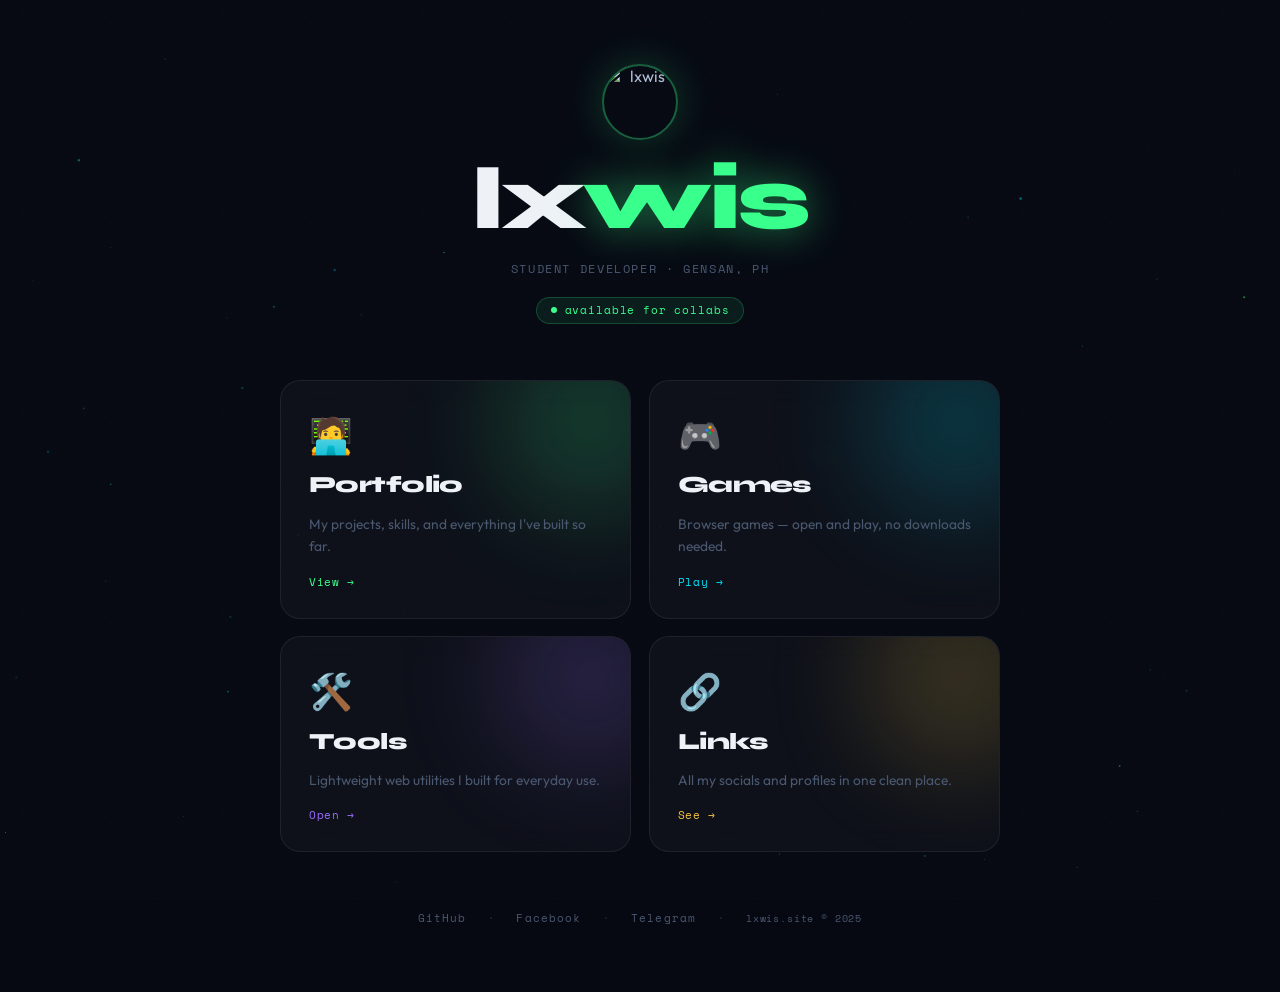
==== commit a6fe49cc: "Add files via upload" ====
--- a/index.html
+++ b/index.html
@@ -4,613 +4,365 @@
   <meta charset="UTF-8" />
   <meta name="viewport" content="width=device-width, initial-scale=1.0" />
   <title>lxwis — Student Developer</title>
-  <meta name="description" content="lxwis — Student Developer building real things on the web. Portfolio, tools, games, and more." />
+  <meta name="description" content="lxwis — Student Developer. Portfolio, Games, Tools, and Links." />
   <meta name="author" content="lxwis" />
   <meta name="theme-color" content="#39ff8c" />
 
-  <!-- Open Graph / Link Preview -->
+  <!-- Open Graph -->
   <meta property="og:type"        content="website" />
   <meta property="og:url"         content="https://lxwis.site/" />
   <meta property="og:title"       content="lxwis — Student Developer" />
-  <meta property="og:description" content="Building real things on the web. Explore my portfolio, tools, and more." />
+  <meta property="og:description" content="Building real things on the web." />
   <meta property="og:image"       content="https://i.imgur.com/9jrzHF1_d.webp?maxwidth=760&fidelity=grand" />
-  <meta property="og:image:width"  content="760" />
-  <meta property="og:image:height" content="760" />
   <meta property="og:site_name"   content="lxwis.site" />
-
-  <!-- Twitter Card -->
-  <meta name="twitter:card"        content="summary_large_image" />
-  <meta name="twitter:url"         content="https://lxwis.site/" />
-  <meta name="twitter:title"       content="lxwis — Student Developer" />
-  <meta name="twitter:description" content="Building real things on the web." />
-  <meta name="twitter:image"       content="https://i.imgur.com/9jrzHF1_d.webp?maxwidth=760&fidelity=grand" />
+  <meta name="twitter:card"       content="summary_large_image" />
+  <meta name="twitter:image"      content="https://i.imgur.com/9jrzHF1_d.webp?maxwidth=760&fidelity=grand" />
 
   <!-- Favicon -->
-  <link rel="icon" type="image/webp" href="https://i.imgur.com/9jrzHF1_d.webp?maxwidth=64&fidelity=grand" />
-  <link rel="apple-touch-icon"       href="https://i.imgur.com/9jrzHF1_d.webp?maxwidth=180&fidelity=grand" />
-
-  <!-- Fonts & Styles -->
+  <link rel="icon"            type="image/webp" href="https://i.imgur.com/9jrzHF1_d.webp?maxwidth=64&fidelity=grand" />
+  <link rel="apple-touch-icon"                  href="https://i.imgur.com/9jrzHF1_d.webp?maxwidth=180&fidelity=grand" />
+
   <link rel="preconnect" href="https://fonts.googleapis.com" />
   <link rel="preconnect" href="https://fonts.gstatic.com" crossorigin />
-  <link href="https://fonts.googleapis.com/css2?family=Space+Mono:ital,wght@0,400;0,700;1,400&family=Syne:wght@400;600;700;800&family=Outfit:wght@300;400;500;600;700&display=swap" rel="stylesheet" />
-  <link rel="stylesheet" href="shared.css" />
+  <link href="https://fonts.googleapis.com/css2?family=Space+Mono:wght@400;700&family=Syne:wght@400;700;800&family=Outfit:wght@300;400;500;600&display=swap" rel="stylesheet" />
+
   <style>
-    /* ── HOME-SPECIFIC ── */
-
-    /* HERO */
-    .hero {
-      position: relative; min-height: 100vh;
-      display: flex; align-items: center;
-      padding: 8rem 2.5rem 4rem; z-index: 2;
-    }
-    .hero-inner { max-width: 960px; margin: 0 auto; width: 100%; }
-
-    .hero-badge {
-      display: inline-flex; align-items: center; gap: 0.6rem;
+    *, *::before, *::after { box-sizing: border-box; margin: 0; padding: 0; }
+
+    :root {
+      --bg:     #060912;
+      --border: rgba(255,255,255,0.07);
+      --text:   #b0bfd4;
+      --white:  #eef2f7;
+      --muted:  #4a5870;
+      --green:  #39ff8c;
+      --cyan:   #00e5ff;
+      --violet: #9d6eff;
+      --gold:   #f5c542;
+      --mono:   'Space Mono', monospace;
+      --sans:   'Syne', sans-serif;
+      --body:   'Outfit', sans-serif;
+      --ease:   cubic-bezier(0.4, 0, 0.2, 1);
+      --spring: cubic-bezier(0.34, 1.56, 0.64, 1);
+    }
+
+    html { font-size: 16px; }
+    body {
+      background: var(--bg);
+      color: var(--text);
+      font-family: var(--body);
+      overflow-x: hidden;
+      cursor: none;
+      min-height: 100vh;
+    }
+    a { text-decoration: none; color: inherit; }
+
+    ::-webkit-scrollbar { width: 3px; }
+    ::-webkit-scrollbar-thumb { background: var(--green); border-radius: 2px; }
+
+    /* CURSOR */
+    .cursor {
+      position: fixed; width: 30px; height: 30px;
+      border: 1.5px solid var(--green); border-radius: 50%;
+      pointer-events: none; z-index: 99999;
+      transform: translate(-50%,-50%);
+      transition: width .3s var(--ease), height .3s var(--ease), background .3s var(--ease);
+      will-change: left, top;
+    }
+    .cursor-dot {
+      position: fixed; width: 5px; height: 5px;
+      background: var(--green); border-radius: 50%;
+      pointer-events: none; z-index: 99999;
+      transform: translate(-50%,-50%);
+    }
+    .cursor.big { width: 50px; height: 50px; background: rgba(57,255,140,0.1); }
+    @media (pointer: coarse) { .cursor, .cursor-dot { display: none; } body { cursor: auto; } }
+
+    #bg-canvas { position: fixed; inset: 0; z-index: 0; pointer-events: none; }
+    .noise {
+      position: fixed; inset: 0; z-index: 1; pointer-events: none; opacity: 0.025;
+      background-image: url("data:image/svg+xml,%3Csvg viewBox='0 0 256 256' xmlns='http://www.w3.org/2000/svg'%3E%3Cfilter id='n'%3E%3CfeTurbulence type='fractalNoise' baseFrequency='0.9' numOctaves='4' stitchTiles='stitch'/%3E%3C/filter%3E%3Crect width='100%25' height='100%25' filter='url(%23n)'/%3E%3C/svg%3E");
+      background-size: 200px;
+    }
+
+    /* ── PAGE LAYOUT ── */
+    .page {
+      position: relative; z-index: 2;
+      min-height: 100vh;
+      display: flex; flex-direction: column;
+      align-items: center; justify-content: center;
+      padding: 4rem 2rem; gap: 3.5rem;
+    }
+
+    /* ── INTRO ── */
+    .intro {
+      display: flex; flex-direction: column;
+      align-items: center; text-align: center; gap: 1rem;
+    }
+    .intro-logo {
+      width: 76px; height: 76px; border-radius: 50%; object-fit: cover;
+      border: 2px solid rgba(57,255,140,0.35);
+      box-shadow: 0 0 40px rgba(57,255,140,0.2);
+      animation: logoFloat 4s ease-in-out infinite;
+    }
+    .intro-name {
+      font-family: var(--sans);
+      font-size: clamp(2.8rem, 9vw, 5.5rem);
+      font-weight: 800; letter-spacing: -0.04em;
+      color: var(--white); line-height: 1;
+    }
+    .intro-name .hi { color: var(--green); text-shadow: 0 0 40px rgba(57,255,140,0.5); }
+    .intro-sub {
       font-family: var(--mono); font-size: 0.72rem;
-      color: var(--muted2); border: 1px solid var(--border);
-      border-radius: 100px; padding: 0.38rem 1rem;
-      margin-bottom: 2.5rem; letter-spacing: 0.08em;
-      backdrop-filter: blur(8px);
-    }
-
-    .hero-title {
-      display: flex; flex-direction: column; gap: 0;
-      margin-bottom: 1.5rem;
-    }
-    .hero-title .line { display: block; overflow: hidden; }
-    .hero-title .word {
-      display: block;
-      font-family: var(--sans);
-      font-size: clamp(3.5rem, 10vw, 9rem);
-      font-weight: 800; line-height: 1.0;
-      letter-spacing: -0.04em; color: var(--white);
-    }
-    .word.sub {
-      font-size: clamp(1.4rem, 3.5vw, 2.8rem);
-      color: var(--muted); font-weight: 600; letter-spacing: -0.01em;
-    }
-    .word.glow {
-      color: var(--green);
-      text-shadow: 0 0 50px rgba(57,255,140,.45), 0 0 100px rgba(57,255,140,.15);
-    }
-
-    .hero-sub {
-      font-family: var(--mono); font-size: 0.88rem;
-      color: var(--muted2); line-height: 1.8; margin-bottom: 2.5rem;
-    }
-    .type-wrap { display: inline-flex; align-items: center; gap: 2px; }
-    .type-cursor { color: var(--green); animation: blink 1s step-end infinite; }
-
-    .hero-actions { display: flex; gap: 1rem; margin-bottom: 4rem; flex-wrap: wrap; }
-
-    .hero-stats { display: flex; align-items: center; gap: 2rem; }
-    .stat { display: flex; flex-direction: column; gap: 0.2rem; }
-    .stat-num { font-family: var(--mono); font-size: 1.5rem; font-weight: 700; color: var(--green); }
-    .stat-label { font-size: 0.65rem; color: var(--muted); letter-spacing: 0.1em; text-transform: uppercase; font-family: var(--mono); }
-    .stat-divider { width: 1px; height: 40px; background: var(--border); }
-
-    .hero-scroll {
-      position: absolute; bottom: 2.5rem; right: 2.5rem;
-      display: flex; flex-direction: column; align-items: center; gap: 0.5rem;
-      font-family: var(--mono); font-size: 0.62rem; color: var(--muted);
-      letter-spacing: 0.15em; text-transform: uppercase; writing-mode: vertical-rl;
-    }
-    .scroll-track { width: 1px; height: 60px; background: var(--border); position: relative; overflow: hidden; }
-    .scroll-thumb { position: absolute; top: -100%; left: 0; width: 1px; height: 100%; background: var(--green); animation: scrollLine 2s ease-in-out infinite; }
-
-    /* HUB / EXPLORE */
-    .hub-grid {
+      color: var(--muted); letter-spacing: 0.14em;
+      text-transform: uppercase;
+    }
+    .intro-badge {
+      display: inline-flex; align-items: center; gap: 0.5rem;
+      font-family: var(--mono); font-size: 0.66rem;
+      color: var(--green); background: rgba(57,255,140,0.08);
+      border: 1px solid rgba(57,255,140,0.2);
+      border-radius: 100px; padding: 0.28rem 0.85rem;
+      letter-spacing: 0.08em; margin-top: 0.25rem;
+    }
+    .dot-live {
+      width: 6px; height: 6px; border-radius: 50%; background: var(--green);
+      animation: pulse 2s ease-out infinite; flex-shrink: 0;
+    }
+
+    /* ── HUB GRID ── */
+    .hub {
       display: grid;
-      grid-template-columns: repeat(3, 1fr);
-      gap: 1.5rem; margin-top: 3rem;
-    }
+      grid-template-columns: repeat(2, 1fr);
+      gap: 1.1rem;
+      width: 100%; max-width: 720px;
+    }
+
     .hub-card {
-      padding: 2rem 1.75rem;
-      display: flex; flex-direction: column; gap: 1.25rem;
       position: relative; overflow: hidden;
-      text-decoration: none; cursor: pointer;
-      transition: border-color .3s, box-shadow .3s, transform .35s var(--ease-spring);
-    }
+      border-radius: 20px;
+      border: 1px solid var(--border);
+      background: rgba(255,255,255,0.03);
+      backdrop-filter: blur(14px);
+      padding: 2rem 1.75rem 1.75rem;
+      display: flex; flex-direction: column; gap: 0.9rem;
+      text-decoration: none; color: inherit;
+      transition: transform 0.4s var(--spring), border-color 0.3s var(--ease), box-shadow 0.3s;
+      -webkit-tap-highlight-color: transparent;
+    }
+    .hub-card:hover {
+      transform: translateY(-8px) scale(1.015);
+      border-color: var(--c-border);
+      box-shadow: 0 20px 60px rgba(0,0,0,0.5), 0 0 0 1px var(--c-border);
+    }
+
+    /* glow blob */
     .hub-card::before {
-      content: ''; position: absolute; inset: 0;
-      background: radial-gradient(circle at 80% 20%, var(--card-glow, rgba(57,255,140,0.08)), transparent 65%);
-      opacity: 0; transition: opacity .4s;
-    }
-    .hub-card:hover::before { opacity: 1; }
-    .hub-card:hover { transform: translateY(-6px) scale(1.01); }
-    .hub-card[data-color="green"]  { --card-glow: rgba(57,255,140,0.1); }
-    .hub-card[data-color="cyan"]   { --card-glow: rgba(0,229,255,0.1); }
-    .hub-card[data-color="violet"] { --card-glow: rgba(157,110,255,0.1); }
-    .hub-card[data-color="gold"]   { --card-glow: rgba(245,197,66,0.1); }
-
-    .hub-icon {
-      font-size: 2.2rem; width: 56px; height: 56px;
-      display: flex; align-items: center; justify-content: center;
-      border-radius: 12px; background: var(--surface);
-      border: 1px solid var(--border);
-      animation: float 4s ease-in-out infinite;
-    }
-    .hub-card:nth-child(2) .hub-icon { animation-delay: .5s; }
-    .hub-card:nth-child(3) .hub-icon { animation-delay: 1s; }
-
-    .hub-title { font-family: var(--sans); font-size: 1.35rem; font-weight: 800; color: var(--white); }
-    .hub-desc  { font-size: 0.88rem; color: var(--muted2); line-height: 1.65; flex: 1; }
-    .hub-cta   {
-      font-family: var(--mono); font-size: 0.72rem; color: var(--green);
-      display: inline-flex; align-items: center; gap: 0.4rem;
-      transition: gap .25s var(--ease);
-    }
-    .hub-card:hover .hub-cta { gap: 0.75rem; }
-
-    /* ABOUT */
-    .about-grid {
-      display: grid; grid-template-columns: 1fr 1fr; gap: 5rem; align-items: center;
-    }
-    .about-text p { color: var(--muted2); line-height: 1.85; font-size: 1rem; margin-bottom: 1.1rem; }
-    .about-img-wrap {
-      position: relative; display: flex; justify-content: center;
-    }
-    .about-img-wrap img {
-      width: 260px; height: 260px; border-radius: 50%;
-      object-fit: cover; border: 2px solid rgba(57,255,140,0.3);
-      box-shadow: 0 0 60px rgba(57,255,140,0.15);
-    }
-    .about-ring {
-      position: absolute; inset: -16px; border-radius: 50%;
-      border: 1px dashed rgba(57,255,140,0.2);
-      animation: spin 20s linear infinite;
-    }
-    .about-ring::before {
-      content: ''; position: absolute; top: 12px; left: 50%;
-      width: 8px; height: 8px; background: var(--green);
-      border-radius: 50%; transform: translateX(-50%);
-    }
-
-    .skills-json {
-      margin-top: 2.5rem; padding: 1.5rem;
-      font-family: var(--mono); font-size: 0.8rem; line-height: 1.9;
-    }
-    .json-key   { color: var(--cyan); }
-    .json-str   { color: var(--green); }
-    .json-punct { color: var(--muted); }
-    .json-tag {
-      display: inline-block; font-family: var(--mono); font-size: 0.65rem;
-      color: var(--muted2); background: var(--surface);
-      border: 1px solid var(--border); border-radius: 4px;
-      padding: 0.1rem 0.45rem; margin: 0.1rem;
-    }
-
-    /* PROJECTS */
-    .projects-grid { display: grid; grid-template-columns: 1fr 1fr; gap: 1.5rem; margin-top: 3rem; }
-    .project-card {
-      padding: 2rem; display: flex; flex-direction: column; gap: 1.5rem;
-      position: relative; overflow: hidden; text-decoration: none;
-      transition: border-color .3s, box-shadow .3s, transform .35s var(--ease-spring);
-    }
-    .project-card:hover { transform: translateY(-5px); }
-    .project-glow {
-      position: absolute; inset: 0; pointer-events: none;
-      background: radial-gradient(600px circle at var(--mx,50%) var(--my,50%), rgba(57,255,140,0.05), transparent 40%);
-      opacity: 0; transition: opacity .4s;
-    }
-    .project-card:hover .project-glow { opacity: 1; }
-    .project-top { display: flex; align-items: center; justify-content: space-between; }
-    .project-meta { display: flex; align-items: center; gap: 0.75rem; }
-    .project-id { font-family: var(--mono); font-size: 0.68rem; color: var(--muted); }
-    .live-badge {
-      display: inline-flex; align-items: center; gap: 0.4rem;
-      font-family: var(--mono); font-size: 0.62rem; color: var(--green);
-      background: var(--green-dim); border: 1px solid rgba(57,255,140,0.2);
-      padding: 0.18rem 0.55rem; border-radius: 100px; letter-spacing: 0.08em;
-    }
-    .project-year { font-family: var(--mono); font-size: 0.68rem; color: var(--muted); }
-    .project-arrow {
-      font-size: 1rem; color: var(--muted2); width: 34px; height: 34px;
-      display: flex; align-items: center; justify-content: center;
-      border: 1px solid var(--border); border-radius: 8px;
-      transition: all var(--t);
-    }
-    .project-card:hover .project-arrow { color: var(--green); border-color: var(--green); background: var(--green-dim); }
-    .project-name { font-family: var(--sans); font-size: 1.75rem; font-weight: 800; color: var(--white); letter-spacing: -0.02em; margin-bottom: 0.25rem; }
-    .project-tagline { font-family: var(--mono); font-size: 0.72rem; color: var(--green); letter-spacing: 0.08em; margin-bottom: 0.9rem; }
-    .project-desc { color: var(--muted2); line-height: 1.75; font-size: 0.92rem; margin-bottom: 0.65rem; }
-    .project-long { color: var(--muted); line-height: 1.75; font-size: 0.83rem; }
-    .project-footer { display: flex; flex-wrap: wrap; align-items: center; justify-content: space-between; gap: 0.75rem; border-top: 1px solid var(--border); padding-top: 1.25rem; }
-    .project-tech { display: flex; flex-wrap: wrap; gap: 0.35rem; }
-    .tech-tag { font-family: var(--mono); font-size: 0.63rem; color: var(--muted2); border: 1px solid var(--border); padding: 0.18rem 0.5rem; border-radius: 3px; background: rgba(255,255,255,0.02); }
-    .project-cta { font-family: var(--mono); font-size: 0.72rem; color: var(--green); font-weight: 700; transition: letter-spacing .25s; }
-    .project-cta:hover { letter-spacing: 0.05em; }
-    .ghost-card { min-height: 280px; border-style: dashed; border-color: rgba(255,255,255,0.06); display: flex; align-items: center; justify-content: center; }
-    .ghost-inner { display: flex; flex-direction: column; align-items: center; gap: 1rem; }
-    .ghost-icon { font-size: 2rem; opacity: 0.35; animation: float 3s ease-in-out infinite; }
-    .ghost-text { font-family: var(--mono); font-size: 0.78rem; color: var(--muted); text-align: center; line-height: 1.7; }
-    .ghost-dots { display: flex; gap: 0.4rem; }
-    .ghost-dots span { width: 5px; height: 5px; background: var(--muted); border-radius: 50%; animation: ghostPulse 1.4s ease-in-out infinite; }
-    .ghost-dots span:nth-child(2) { animation-delay: .2s; }
-    .ghost-dots span:nth-child(3) { animation-delay: .4s; }
-    @keyframes ghostPulse { 0%,80%,100%{transform:scale(1);opacity:.4} 40%{transform:scale(1.3);opacity:1} }
-
-    /* CONTACT */
-    .contact-grid { display: grid; grid-template-columns: 1fr 1fr; gap: 4rem; align-items: center; margin-top: 1rem; }
-    .contact-sub { color: var(--muted2); line-height: 1.85; margin-bottom: 2rem; font-size: 1rem; }
-    .contact-card { padding: 1.75rem; display: flex; flex-direction: column; }
-    .contact-item {
-      display: flex; align-items: center; gap: 1.25rem;
-      padding: 1rem 0.5rem; border-radius: 10px;
-      transition: background .25s;
-    }
-    .contact-item:hover { background: rgba(57,255,140,0.04); }
-    .contact-icon { color: var(--muted2); transition: color .25s; }
-    .contact-item:hover .contact-icon { color: var(--green); }
-    .contact-label { font-family: var(--mono); font-size: 0.62rem; color: var(--muted); letter-spacing: 0.12em; text-transform: uppercase; margin-bottom: 0.2rem; }
-    .contact-value { font-family: var(--mono); font-size: 0.88rem; font-weight: 600; color: var(--white); transition: color .25s; }
-    .contact-item:hover .contact-value { color: var(--green); }
-    .contact-arrow { margin-left: auto; font-size: 0.8rem; color: var(--muted); opacity: 0; transition: opacity .25s, transform .25s; }
-    .contact-item:hover .contact-arrow { opacity: 1; transform: translate(2px,-2px); }
-    .contact-divider { height: 1px; background: var(--border); }
-
-    /* RESPONSIVE */
-    @media (max-width: 900px) {
-      .about-grid { grid-template-columns: 1fr; gap: 3rem; }
-      .about-img-wrap { order: -1; }
-      .contact-grid { grid-template-columns: 1fr; gap: 2.5rem; }
-      .hub-grid { grid-template-columns: 1fr; }
-      .projects-grid { grid-template-columns: 1fr; }
-    }
-    @media (max-width: 768px) {
-      .hero { padding: 7rem 1.25rem 4rem; }
-      .hero-stats { gap: 1.2rem; flex-wrap: wrap; }
-      .hero-actions { flex-direction: column; align-items: flex-start; }
+      content: '';
+      position: absolute; width: 180px; height: 180px; border-radius: 50%;
+      background: var(--c-glow); filter: blur(55px);
+      top: -50px; right: -50px;
+      opacity: 0.2; transition: opacity 0.4s, transform 0.4s;
+    }
+    .hub-card:hover::before { opacity: 0.4; transform: scale(1.4); }
+
+    /* shine */
+    .hub-card::after {
+      content: '';
+      position: absolute; inset: 0; border-radius: inherit;
+      background: linear-gradient(135deg, rgba(255,255,255,0.07) 0%, transparent 55%);
+      opacity: 0; transition: opacity 0.3s;
+    }
+    .hub-card:hover::after { opacity: 1; }
+
+    /* per-card colors */
+    .hub-card[data-p="portfolio"] { --c-glow: #39ff8c; --c-border: rgba(57,255,140,0.35); --c-accent: #39ff8c; }
+    .hub-card[data-p="games"]     { --c-glow: #00e5ff; --c-border: rgba(0,229,255,0.35);  --c-accent: #00e5ff; }
+    .hub-card[data-p="tools"]     { --c-glow: #9d6eff; --c-border: rgba(157,110,255,0.35);--c-accent: #9d6eff; }
+    .hub-card[data-p="links"]     { --c-glow: #f5c542; --c-border: rgba(245,197,66,0.35); --c-accent: #f5c542; }
+
+    .hub-emoji {
+      font-size: 2.2rem; display: inline-block; position: relative; z-index: 1;
+      transition: transform 0.4s var(--spring);
+    }
+    .hub-card:hover .hub-emoji { transform: scale(1.3) rotate(-10deg); }
+
+    .hub-title {
+      font-family: var(--sans); font-size: 1.45rem; font-weight: 800;
+      color: var(--white); letter-spacing: -0.025em;
+      position: relative; z-index: 1;
+    }
+    .hub-desc {
+      font-size: 0.86rem; color: var(--muted); line-height: 1.65; flex: 1;
+      position: relative; z-index: 1;
+    }
+    .hub-cta {
+      font-family: var(--mono); font-size: 0.7rem;
+      color: var(--c-accent); letter-spacing: 0.06em;
+      display: inline-flex; align-items: center; gap: 0.35rem;
+      position: relative; z-index: 1;
+      transition: gap 0.25s var(--ease);
+    }
+    .hub-card:hover .hub-cta { gap: 0.7rem; }
+
+    /* ── SOCIALS ROW ── */
+    .socials {
+      display: flex; align-items: center; gap: 1.5rem; flex-wrap: wrap; justify-content: center;
+    }
+    .social-link {
+      font-family: var(--mono); font-size: 0.68rem; color: var(--muted);
+      letter-spacing: 0.1em; transition: color 0.25s;
+      display: flex; align-items: center; gap: 0.4rem;
+    }
+    .social-link:hover { color: var(--white); }
+    .sep { color: var(--muted); opacity: 0.3; }
+
+    /* ── REVEAL ── */
+    .reveal {
+      opacity: 0; transform: translateY(22px);
+      transition: opacity 0.65s var(--ease), transform 0.65s var(--ease);
+    }
+    .reveal.in { opacity: 1; transform: translateY(0); }
+    .d1 { transition-delay: 0.05s; } .d2 { transition-delay: 0.12s; }
+    .d3 { transition-delay: 0.19s; } .d4 { transition-delay: 0.26s; }
+    .d5 { transition-delay: 0.33s; } .d6 { transition-delay: 0.40s; }
+    .d7 { transition-delay: 0.47s; } .d8 { transition-delay: 0.54s; }
+
+    /* ── KEYFRAMES ── */
+    @keyframes logoFloat { 0%,100%{transform:translateY(0)} 50%{transform:translateY(-9px)} }
+    @keyframes pulse { 0%{box-shadow:0 0 0 0 rgba(57,255,140,.5)} 70%{box-shadow:0 0 0 8px rgba(57,255,140,0)} 100%{box-shadow:0 0 0 0 rgba(57,255,140,0)} }
+
+    /* ── RESPONSIVE ── */
+    @media (max-width: 580px) {
+      .hub { grid-template-columns: 1fr; max-width: 400px; }
+      .hub-card { padding: 1.6rem 1.4rem 1.4rem; }
+      .page { padding: 3rem 1.25rem; gap: 2.75rem; }
     }
   </style>
 </head>
 <body>
 
-  <div class="cursor" id="cursor"></div>
+  <div class="cursor"     id="cursor"></div>
   <div class="cursor-dot" id="cursorDot"></div>
   <canvas id="bg-canvas"></canvas>
   <div class="noise"></div>
 
-  <!-- NAV -->
-  <nav id="nav">
-    <a href="/" class="nav-logo">
-      <img src="https://i.imgur.com/9jrzHF1_d.webp?maxwidth=64&fidelity=grand" alt="lxwis logo" />
-      lxwis<span class="blink">_</span>
-    </a>
-    <ul class="nav-links">
-      <li><a href="#about">about</a></li>
-      <li><a href="#projects">projects</a></li>
-      <li><a href="#explore">explore</a></li>
-      <li><a href="#contact">contact</a></li>
-    </ul>
-    <a href="https://github.com/iamlxwis" target="_blank" class="nav-cta">GitHub ↗</a>
-    <button class="nav-toggle" id="navToggle" aria-label="Toggle menu">
-      <span></span><span></span><span></span>
-    </button>
-  </nav>
-
-  <div class="mobile-menu" id="mobileMenu">
-    <a href="#about"    class="mobile-link">about</a>
-    <a href="#projects" class="mobile-link">projects</a>
-    <a href="#explore"  class="mobile-link">explore</a>
-    <a href="#contact"  class="mobile-link">contact</a>
-  </div>
-
-  <!-- HERO -->
-  <section class="hero" id="home">
-    <div class="hero-inner">
-      <div class="hero-badge reveal-up">
-        <span class="dot live"></span>
+  <main class="page">
+
+    <!-- INTRO -->
+    <div class="intro">
+      <img class="intro-logo reveal d1"
+           src="https://i.imgur.com/9jrzHF1_d.webp?maxwidth=760&fidelity=grand"
+           alt="lxwis" />
+      <h1 class="intro-name reveal d2">lx<span class="hi">wis</span></h1>
+      <p class="intro-sub reveal d3">Student Developer · GenSan, PH</p>
+      <span class="intro-badge reveal d4">
+        <span class="dot-live"></span>
         available for collabs
-      </div>
-
-      <h1 class="hero-title">
-        <span class="line reveal-up delay-1"><span class="word">Hi, I'm</span></span>
-        <span class="line reveal-up delay-2"><span class="word glow">lxwis</span></span>
-        <span class="line reveal-up delay-3"><span class="word sub">Student Developer</span></span>
-      </h1>
-
-      <p class="hero-sub reveal-up delay-4">
-        Building real things on the web —<br/>
-        <span class="type-wrap"><span id="typed"></span><span class="type-cursor">|</span></span>
-      </p>
-
-      <div class="hero-actions reveal-up delay-5">
-        <a href="#projects" class="btn-primary">View Projects ↓</a>
-        <a href="#contact"  class="btn-ghost">Get in touch</a>
-      </div>
-
-      <div class="hero-stats reveal-up delay-6">
-        <div class="stat">
-          <span class="stat-num" data-count="2">0</span>
-          <span class="stat-label">Projects Live</span>
-        </div>
-        <div class="stat-divider"></div>
-        <div class="stat">
-          <span class="stat-num">2025</span>
-          <span class="stat-label">Building Since</span>
-        </div>
-        <div class="stat-divider"></div>
-        <div class="stat">
-          <span class="stat-num">∞</span>
-          <span class="stat-label">Always Learning</span>
-        </div>
-      </div>
+      </span>
     </div>
 
-    <div class="hero-scroll">
-      <div class="scroll-track"><div class="scroll-thumb"></div></div>
-      <span>scroll</span>
+    <!-- 4-CARD HUB -->
+    <nav class="hub" aria-label="Sections">
+
+      <a href="/portfolio" class="hub-card reveal d4" data-p="portfolio">
+        <span class="hub-emoji">🧑‍💻</span>
+        <div class="hub-title">Portfolio</div>
+        <p class="hub-desc">My projects, skills, and everything I've built so far.</p>
+        <span class="hub-cta">View →</span>
+      </a>
+
+      <a href="/games" class="hub-card reveal d5" data-p="games">
+        <span class="hub-emoji">🎮</span>
+        <div class="hub-title">Games</div>
+        <p class="hub-desc">Browser games — open and play, no downloads needed.</p>
+        <span class="hub-cta">Play →</span>
+      </a>
+
+      <a href="/tools" class="hub-card reveal d6" data-p="tools">
+        <span class="hub-emoji">🛠️</span>
+        <div class="hub-title">Tools</div>
+        <p class="hub-desc">Lightweight web utilities I built for everyday use.</p>
+        <span class="hub-cta">Open →</span>
+      </a>
+
+      <a href="/links" class="hub-card reveal d7" data-p="links">
+        <span class="hub-emoji">🔗</span>
+        <div class="hub-title">Links</div>
+        <p class="hub-desc">All my socials and profiles in one clean place.</p>
+        <span class="hub-cta">See →</span>
+      </a>
+
+    </nav>
+
+    <!-- SOCIALS -->
+    <div class="socials reveal d8">
+      <a href="https://github.com/iamlxwis"        target="_blank" class="social-link">GitHub</a>
+      <span class="sep">·</span>
+      <a href="https://facebook.com/iamlxwis"      target="_blank" class="social-link">Facebook</a>
+      <span class="sep">·</span>
+      <a href="https://t.me/iamlxwis"              target="_blank" class="social-link">Telegram</a>
+      <span class="sep">·</span>
+      <span style="font-family:var(--mono);font-size:0.65rem;color:var(--muted);letter-spacing:0.08em">lxwis.site © 2025</span>
     </div>
-  </section>
-
-  <!-- EXPLORE -->
-  <section class="section" id="explore">
-    <div class="container">
-      <div class="section-label reveal-up">
-        <span class="label-num">00</span>
-        <span>explore</span>
-      </div>
-      <h2 class="section-title reveal-up delay-1">What's on <span class="accent">lxwis.site</span></h2>
-
-      <div class="hub-grid">
-        <a href="/games" class="hub-card glass-card reveal-up delay-2" data-color="green" data-tilt>
-          <div class="hub-icon">🎮</div>
-          <div>
-            <div class="hub-title">Games</div>
-            <div class="hub-desc">Fun browser games you can play right here — no downloads, no installs. Just pure in-browser fun.</div>
-          </div>
-          <div class="hub-cta">Explore games <span>→</span></div>
-        </a>
-
-        <a href="/tools" class="hub-card glass-card reveal-up delay-3" data-color="cyan" data-tilt>
-          <div class="hub-icon">🛠️</div>
-          <div>
-            <div class="hub-title">Tools</div>
-            <div class="hub-desc">Handy web utilities I built for everyday use — quick, lightweight, and always free.</div>
-          </div>
-          <div class="hub-cta">Open tools <span>→</span></div>
-        </a>
-
-        <a href="/links" class="hub-card glass-card reveal-up delay-4" data-color="violet" data-tilt>
-          <div class="hub-icon">🔗</div>
-          <div>
-            <div class="hub-title">Links</div>
-            <div class="hub-desc">All my socials, profiles, and online presence in one clean place — like a linktree, but mine.</div>
-          </div>
-          <div class="hub-cta">View links <span>→</span></div>
-        </a>
-      </div>
-    </div>
-  </section>
-
-  <!-- ABOUT -->
-  <section class="about section" id="about">
-    <div class="container">
-      <div class="section-label reveal-up">
-        <span class="label-num">01</span>
-        <span>about me</span>
-      </div>
-
-      <div class="about-grid">
-        <div class="about-text reveal-up delay-1">
-          <h2 class="section-title">Learning.<br/>Building.<br/><span class="accent">Shipping.</span></h2>
-          <p>I'm a student developer from General Santos City, passionate about building real things on the web. I love turning ideas into actual, working products — not just tutorials and todo apps.</p>
-          <p>Currently studying at Notre Dame-Siena College of GenSan while shipping projects like LibNav — a full library navigation system built solo as a capstone.</p>
-          <p>Always learning, always building.</p>
-
-          <div class="skills-json glass-card reveal-up delay-2">
-            <span class="json-punct">{</span><br/>
-            &nbsp;&nbsp;<span class="json-key">"languages"</span><span class="json-punct">: [</span>
-            <span class="json-tag">HTML</span><span class="json-tag">CSS</span><span class="json-tag">JavaScript</span>
-            <span class="json-punct">],</span><br/>
-            &nbsp;&nbsp;<span class="json-key">"tools"</span><span class="json-punct">: [</span>
-            <span class="json-tag">Firebase</span><span class="json-tag">Vercel</span><span class="json-tag">Git</span><span class="json-tag">Node.js</span>
-            <span class="json-punct">],</span><br/>
-            &nbsp;&nbsp;<span class="json-key">"building"</span><span class="json-punct">: [</span>
-            <span class="json-tag">REST APIs</span><span class="json-tag">Telegram Bots</span><span class="json-tag">Web Apps</span>
-            <span class="json-punct">],</span><br/>
-            &nbsp;&nbsp;<span class="json-key">"currently"</span><span class="json-punct">: </span><span class="json-str">"shipping lxwis API"</span><br/>
-            <span class="json-punct">}</span>
-          </div>
-        </div>
-
-        <div class="about-img-wrap reveal-up delay-3">
-          <div class="about-ring"></div>
-          <img
-            src="https://i.imgur.com/9jrzHF1_d.webp?maxwidth=760&fidelity=grand"
-            alt="lxwis logo"
-          />
-        </div>
-      </div>
-    </div>
-  </section>
-
-  <!-- PROJECTS -->
-  <section class="projects section" id="projects">
-    <div class="container">
-      <div class="section-label reveal-up">
-        <span class="label-num">02</span>
-        <span>projects</span>
-      </div>
-      <h2 class="section-title reveal-up delay-1">Things I've <span class="accent">Built</span></h2>
-
-      <div class="projects-grid">
-
-        <!-- LibNav -->
-        <article class="project-card glass-card reveal-up delay-2" id="card-libnav"
-          onclick="window.open('https://libnav.lxwis.site','_blank')">
-          <div class="project-glow" id="glow-libnav"></div>
-          <div class="project-top">
-            <div class="project-meta">
-              <span class="project-id">01</span>
-              <span class="live-badge"><span class="dot live small"></span>live</span>
-              <span class="project-year">2025</span>
-            </div>
-            <span class="project-arrow">↗</span>
-          </div>
-          <div>
-            <h3 class="project-name">LibNav</h3>
-            <p class="project-tagline">Library Navigation System</p>
-            <p class="project-desc">A web-based map navigation system for Notre Dame-Siena College of GenSan. Students find books, admins broadcast announcements — all powered by Firebase with zero backend server.</p>
-            <p class="project-long">Interactive floor maps, real-time book search via Firebase RTDB, admin panel with maintenance mode toggle, broadcast system, Firebase Auth, and service workers for offline support. Built solo as a capstone project.</p>
-          </div>
-          <div class="project-footer">
-            <div class="project-tech">
-              <span class="tech-tag">Vanilla JS</span>
-              <span class="tech-tag">Firebase RTDB</span>
-              <span class="tech-tag">Firebase Auth</span>
-              <span class="tech-tag">Vercel</span>
-              <span class="tech-tag">Service Worker</span>
-            </div>
-            <span class="project-cta">Visit Project ↗</span>
-          </div>
-        </article>
-
-        <!-- lxwis API -->
-        <article class="project-card glass-card reveal-up delay-3" id="card-api"
-          onclick="window.open('https://api.lxwis.site','_blank')">
-          <div class="project-glow" id="glow-api"></div>
-          <div class="project-top">
-            <div class="project-meta">
-              <span class="project-id">02</span>
-              <span class="live-badge" style="--green:#00e5ff;--green-dim:rgba(0,229,255,.12);border-color:rgba(0,229,255,.2)"><span class="dot" style="background:var(--cyan);box-shadow:0 0 0 0 rgba(0,229,255,.5);animation:pulse 2s infinite"></span>wip</span>
-              <span class="project-year">2025</span>
-            </div>
-            <span class="project-arrow">↗</span>
-          </div>
-          <div>
-            <h3 class="project-name">lxwis API</h3>
-            <p class="project-tagline" style="color:var(--cyan)">Serverless REST API</p>
-            <p class="project-desc">A standalone REST API hosted on Vercel serverless functions, featuring a full documentation frontend. Porting and restructuring endpoints from an Express.js codebase.</p>
-            <p class="project-long">Public API with multiple endpoints, full docs UI, Vercel-hosted — built for fun and to learn proper API design patterns.</p>
-          </div>
-          <div class="project-footer">
-            <div class="project-tech">
-              <span class="tech-tag">Node.js</span>
-              <span class="tech-tag">Vercel Functions</span>
-              <span class="tech-tag">REST API</span>
-              <span class="tech-tag">Express.js</span>
-            </div>
-            <span class="project-cta" style="color:var(--cyan)">View Docs ↗</span>
-          </div>
-        </article>
-
-        <!-- Ghost slot -->
-        <article class="project-card glass-card ghost-card reveal-up delay-4" style="cursor:default">
-          <div class="ghost-inner">
-            <div class="ghost-icon">⚡</div>
-            <p class="ghost-text">Next project<br/>loading…</p>
-            <div class="ghost-dots"><span></span><span></span><span></span></div>
-          </div>
-        </article>
-
-      </div>
-    </div>
-  </section>
-
-  <!-- CONTACT -->
-  <section class="contact section" id="contact">
-    <div class="container">
-      <div class="section-label reveal-up">
-        <span class="label-num">03</span>
-        <span>contact</span>
-      </div>
-
-      <div class="contact-grid">
-        <div class="reveal-up delay-1">
-          <h2 class="section-title">Let's <span class="accent">Connect</span></h2>
-          <p class="contact-sub">Have a project idea, wanna collaborate, or just wanna say hi? Reach out — always open to a good convo.</p>
-          <a href="/links" class="btn-primary">All my links ↗</a>
-        </div>
-
-        <div class="glass-card contact-card reveal-up delay-2">
-          <a href="https://github.com/iamlxwis" target="_blank" class="contact-item">
-            <span class="contact-icon">
-              <svg width="20" height="20" viewBox="0 0 24 24" fill="currentColor"><path d="M12 2C6.477 2 2 6.477 2 12c0 4.418 2.865 8.167 6.839 9.49.5.092.682-.217.682-.482 0-.237-.009-.868-.013-1.703-2.782.604-3.369-1.342-3.369-1.342-.454-1.154-1.11-1.461-1.11-1.461-.908-.62.069-.608.069-.608 1.003.07 1.531 1.03 1.531 1.03.892 1.529 2.341 1.087 2.91.832.092-.647.35-1.088.636-1.338-2.22-.253-4.555-1.11-4.555-4.943 0-1.091.39-1.984 1.029-2.683-.103-.253-.446-1.27.098-2.647 0 0 .84-.268 2.75 1.026A9.578 9.578 0 0112 6.836a9.59 9.59 0 012.504.337c1.909-1.294 2.747-1.026 2.747-1.026.546 1.377.202 2.394.1 2.647.64.699 1.028 1.592 1.028 2.683 0 3.842-2.339 4.687-4.566 4.935.359.309.678.919.678 1.852 0 1.336-.012 2.415-.012 2.743 0 .267.18.579.688.481C19.138 20.163 22 16.418 22 12c0-5.523-4.477-10-10-10z"/></svg>
-            </span>
-            <div>
-              <div class="contact-label">GitHub</div>
-              <div class="contact-value">github.com/iamlxwis</div>
-            </div>
-            <span class="contact-arrow">↗</span>
-          </a>
-          <div class="contact-divider"></div>
-          <a href="https://www.facebook.com/iamlxwis" target="_blank" class="contact-item">
-            <span class="contact-icon">
-              <svg width="20" height="20" viewBox="0 0 24 24" fill="currentColor"><path d="M24 12.073C24 5.405 18.627 0 12 0S0 5.405 0 12.073C0 18.1 4.388 23.094 10.125 24v-8.437H7.078v-3.49h3.047V9.41c0-3.025 1.792-4.697 4.533-4.697 1.312 0 2.686.236 2.686.236v2.97h-1.513c-1.491 0-1.956.93-1.956 1.886v2.267h3.328l-.532 3.49h-2.796V24C19.612 23.094 24 18.1 24 12.073z"/></svg>
-            </span>
-            <div>
-              <div class="contact-label">Facebook</div>
-              <div class="contact-value">facebook.com/iamlxwis</div>
-            </div>
-            <span class="contact-arrow">↗</span>
-          </a>
-          <div class="contact-divider"></div>
-          <a href="https://t.me/iamlxwis" target="_blank" class="contact-item">
-            <span class="contact-icon">
-              <svg width="20" height="20" viewBox="0 0 24 24" fill="currentColor"><path d="M12 0C5.373 0 0 5.373 0 12s5.373 12 12 12 12-5.373 12-12S18.627 0 12 0zm5.894 8.221l-1.97 9.28c-.145.658-.537.818-1.084.508l-3-2.21-1.447 1.394c-.16.16-.295.295-.605.295l.213-3.053 5.56-5.023c.242-.213-.054-.333-.373-.12L7.19 13.913l-2.96-.924c-.643-.204-.657-.643.136-.953l11.57-4.461c.537-.194 1.006.131.958.646z"/></svg>
-            </span>
-            <div>
-              <div class="contact-label">Telegram</div>
-              <div class="contact-value">t.me/iamlxwis</div>
-            </div>
-            <span class="contact-arrow">↗</span>
-          </a>
-        </div>
-      </div>
-    </div>
-  </section>
-
-  <!-- FOOTER -->
-  <footer class="footer">
-    <div class="container footer-inner">
-      <span class="footer-logo">lxwis<span class="blink">_</span></span>
-      <span class="footer-copy">Designed & built by lxwis · 2025</span>
-      <div style="display:flex;gap:1.5rem">
-        <a href="/games" class="footer-link">games</a>
-        <a href="/tools" class="footer-link">tools</a>
-        <a href="/links" class="footer-link">links</a>
-      </div>
-    </div>
-  </footer>
-
-  <script src="shared.js"></script>
+
+  </main>
+
   <script>
-    // TYPEWRITER
-    const phrases = [
-      'firebase-powered apps.',
-      'discord bots.',
-      'REST APIs.',
-      'capstone projects.',
-      'stuff that actually works.'
-    ];
-    let pi = 0, ci = 0, deleting = false;
-    const el = document.getElementById('typed');
-    function type() {
-      const phrase = phrases[pi];
-      if (!deleting) {
-        el.textContent = phrase.slice(0, ++ci);
-        if (ci === phrase.length) { deleting = true; setTimeout(type, 1800); return; }
-      } else {
-        el.textContent = phrase.slice(0, --ci);
-        if (ci === 0) { deleting = false; pi = (pi + 1) % phrases.length; }
+    // CURSOR
+    const cur = document.getElementById('cursor');
+    const dot = document.getElementById('cursorDot');
+    let mx = -200, my = -200, cx = -200, cy = -200;
+    document.addEventListener('mousemove', e => { mx = e.clientX; my = e.clientY; });
+    document.querySelectorAll('a').forEach(el => {
+      el.addEventListener('mouseenter', () => cur.classList.add('big'));
+      el.addEventListener('mouseleave', () => cur.classList.remove('big'));
+    });
+    (function loop() {
+      cx += (mx - cx) * 0.12; cy += (my - cy) * 0.12;
+      cur.style.left = cx + 'px'; cur.style.top = cy + 'px';
+      dot.style.left = mx + 'px'; dot.style.top = my + 'px';
+      requestAnimationFrame(loop);
+    })();
+
+    // PARTICLES
+    const canvas = document.getElementById('bg-canvas');
+    const ctx = canvas.getContext('2d');
+    let w, h, pts = [];
+    function resize() { w = canvas.width = innerWidth; h = canvas.height = innerHeight; }
+    class P {
+      constructor() { this.reset(true); }
+      reset(rand) {
+        this.x = rand ? Math.random() * w : (Math.random() > .5 ? 0 : w);
+        this.y = rand ? Math.random() * h : Math.random() * h;
+        this.vx = (Math.random() - .5) * .25; this.vy = (Math.random() - .5) * .25;
+        this.r  = Math.random() * 1.1 + .2;
+        this.a  = Math.random() * .4 + .07;
+        this.c  = Math.random() > .6 ? '57,255,140' : '0,229,255';
       }
-      setTimeout(type, deleting ? 40 : 70);
-    }
-    setTimeout(type, 900);
-
-    // PROJECT CARD GLOW FOLLOW
-    document.querySelectorAll('.project-card').forEach(card => {
-      const glow = card.querySelector('.project-glow');
-      if (!glow) return;
-      card.addEventListener('mousemove', e => {
-        const r = card.getBoundingClientRect();
-        glow.style.setProperty('--mx', ((e.clientX - r.left) / r.width * 100) + '%');
-        glow.style.setProperty('--my', ((e.clientY - r.top) / r.height * 100) + '%');
-      });
-    });
+      update() { this.x += this.vx; this.y += this.vy; if(this.x<0||this.x>w||this.y<0||this.y>h) this.reset(false); }
+      draw() { ctx.beginPath(); ctx.arc(this.x,this.y,this.r,0,Math.PI*2); ctx.fillStyle=`rgba(${this.c},${this.a})`; ctx.fill(); }
+    }
+    function init() { resize(); pts = Array.from({length:70},()=>new P()); }
+    (function frame() {
+      ctx.clearRect(0,0,w,h);
+      for(let i=0;i<pts.length;i++) {
+        for(let j=i+1;j<pts.length;j++) {
+          const dx=pts[i].x-pts[j].x, dy=pts[i].y-pts[j].y, d=Math.sqrt(dx*dx+dy*dy);
+          if(d<110){ ctx.strokeStyle=`rgba(57,255,140,${.05*(1-d/110)})`; ctx.lineWidth=.5; ctx.beginPath(); ctx.moveTo(pts[i].x,pts[i].y); ctx.lineTo(pts[j].x,pts[j].y); ctx.stroke(); }
+        }
+        pts[i].update(); pts[i].draw();
+      }
+      requestAnimationFrame(frame);
+    })();
+    window.addEventListener('resize', init, {passive:true});
+    init();
+
+    // REVEAL
+    const io = new IntersectionObserver(entries => {
+      entries.forEach(e => { if(e.isIntersecting){ e.target.classList.add('in'); io.unobserve(e.target); } });
+    }, {threshold: 0.05});
+    document.querySelectorAll('.reveal').forEach(el => io.observe(el));
   </script>
 </body>
 </html>
